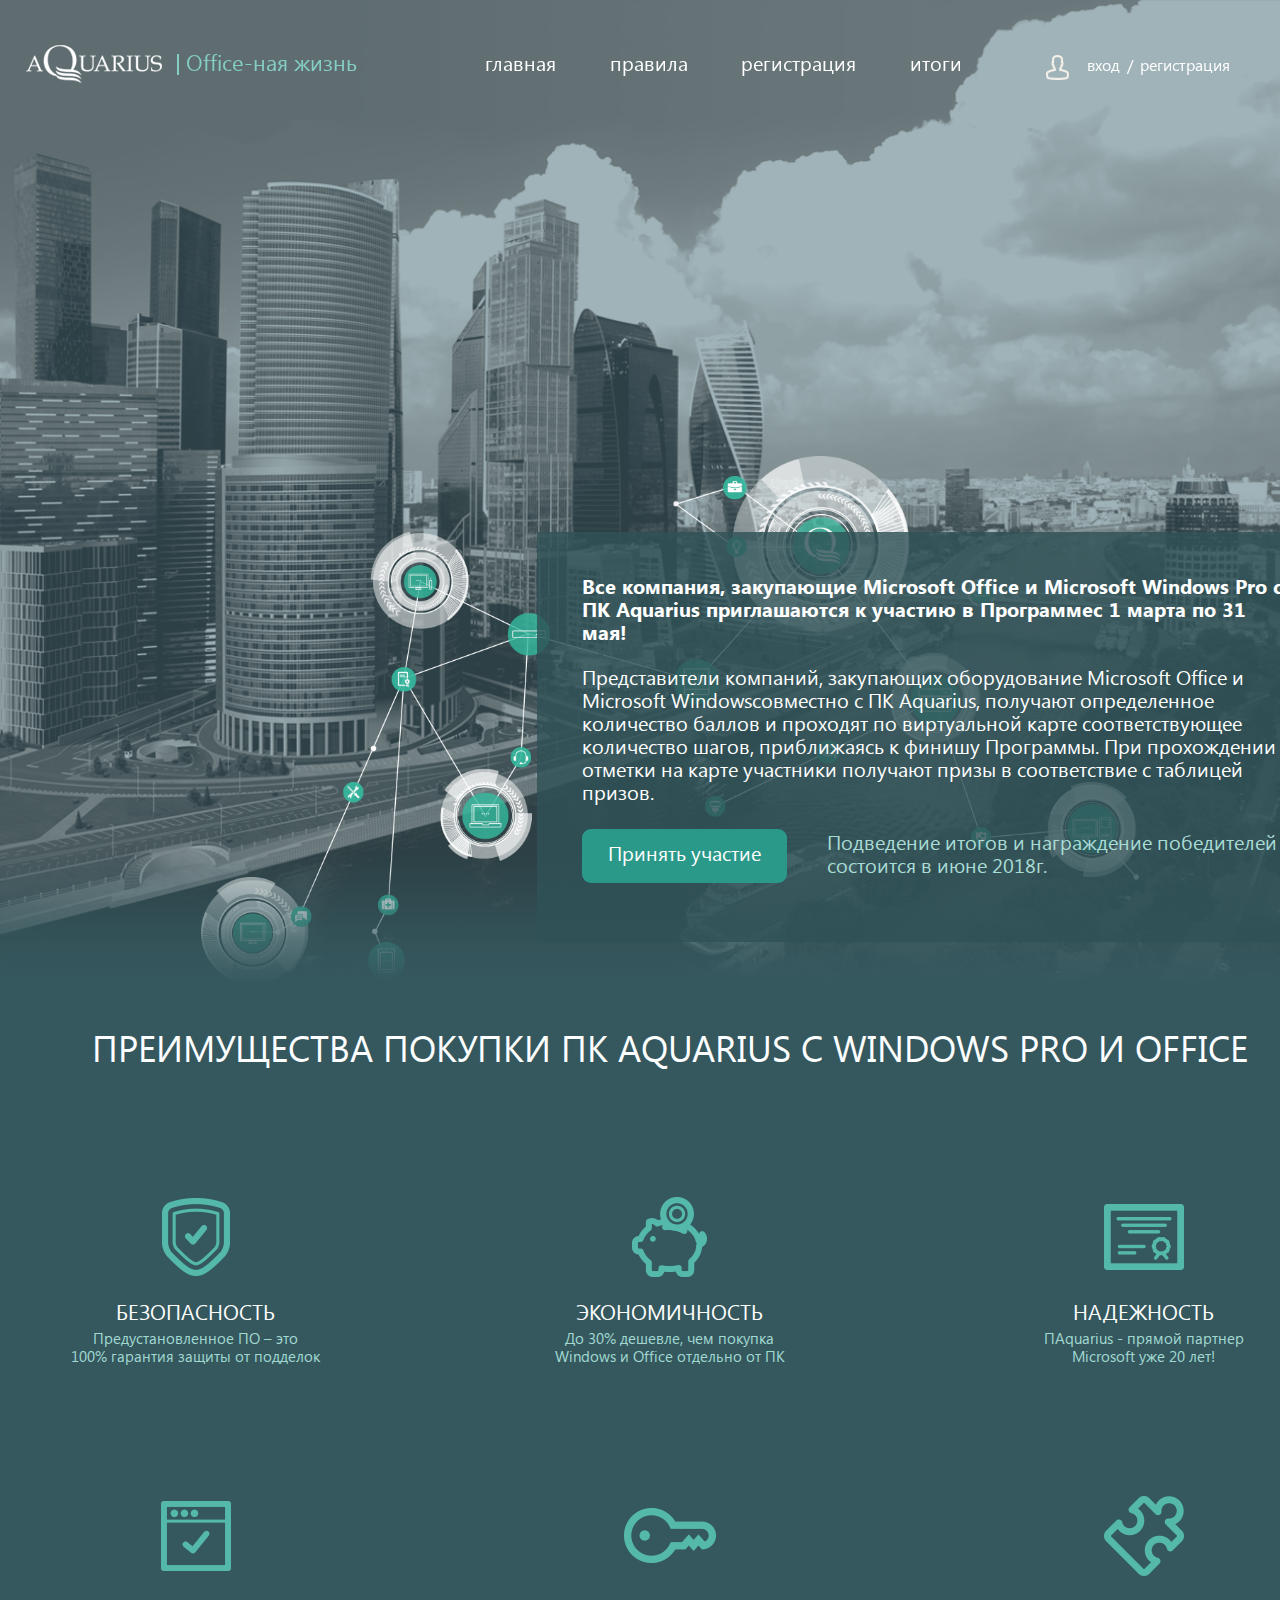
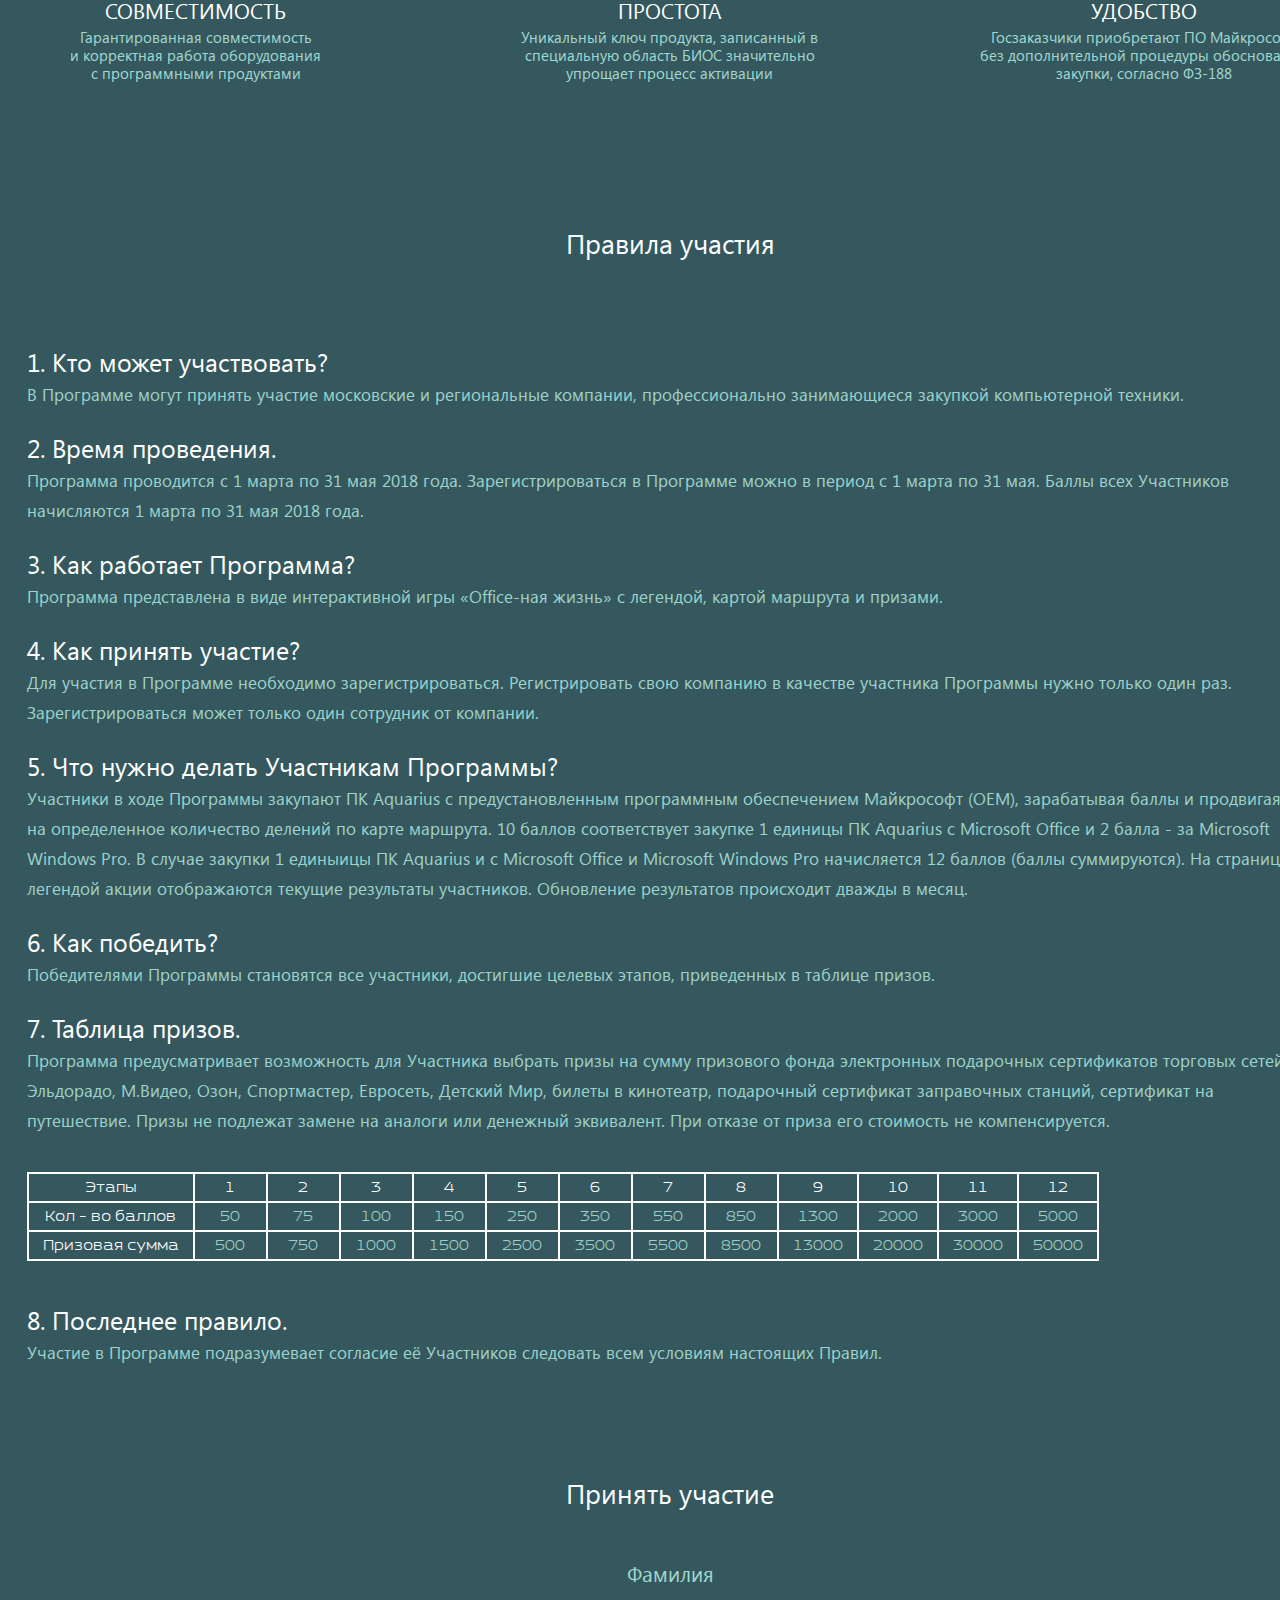
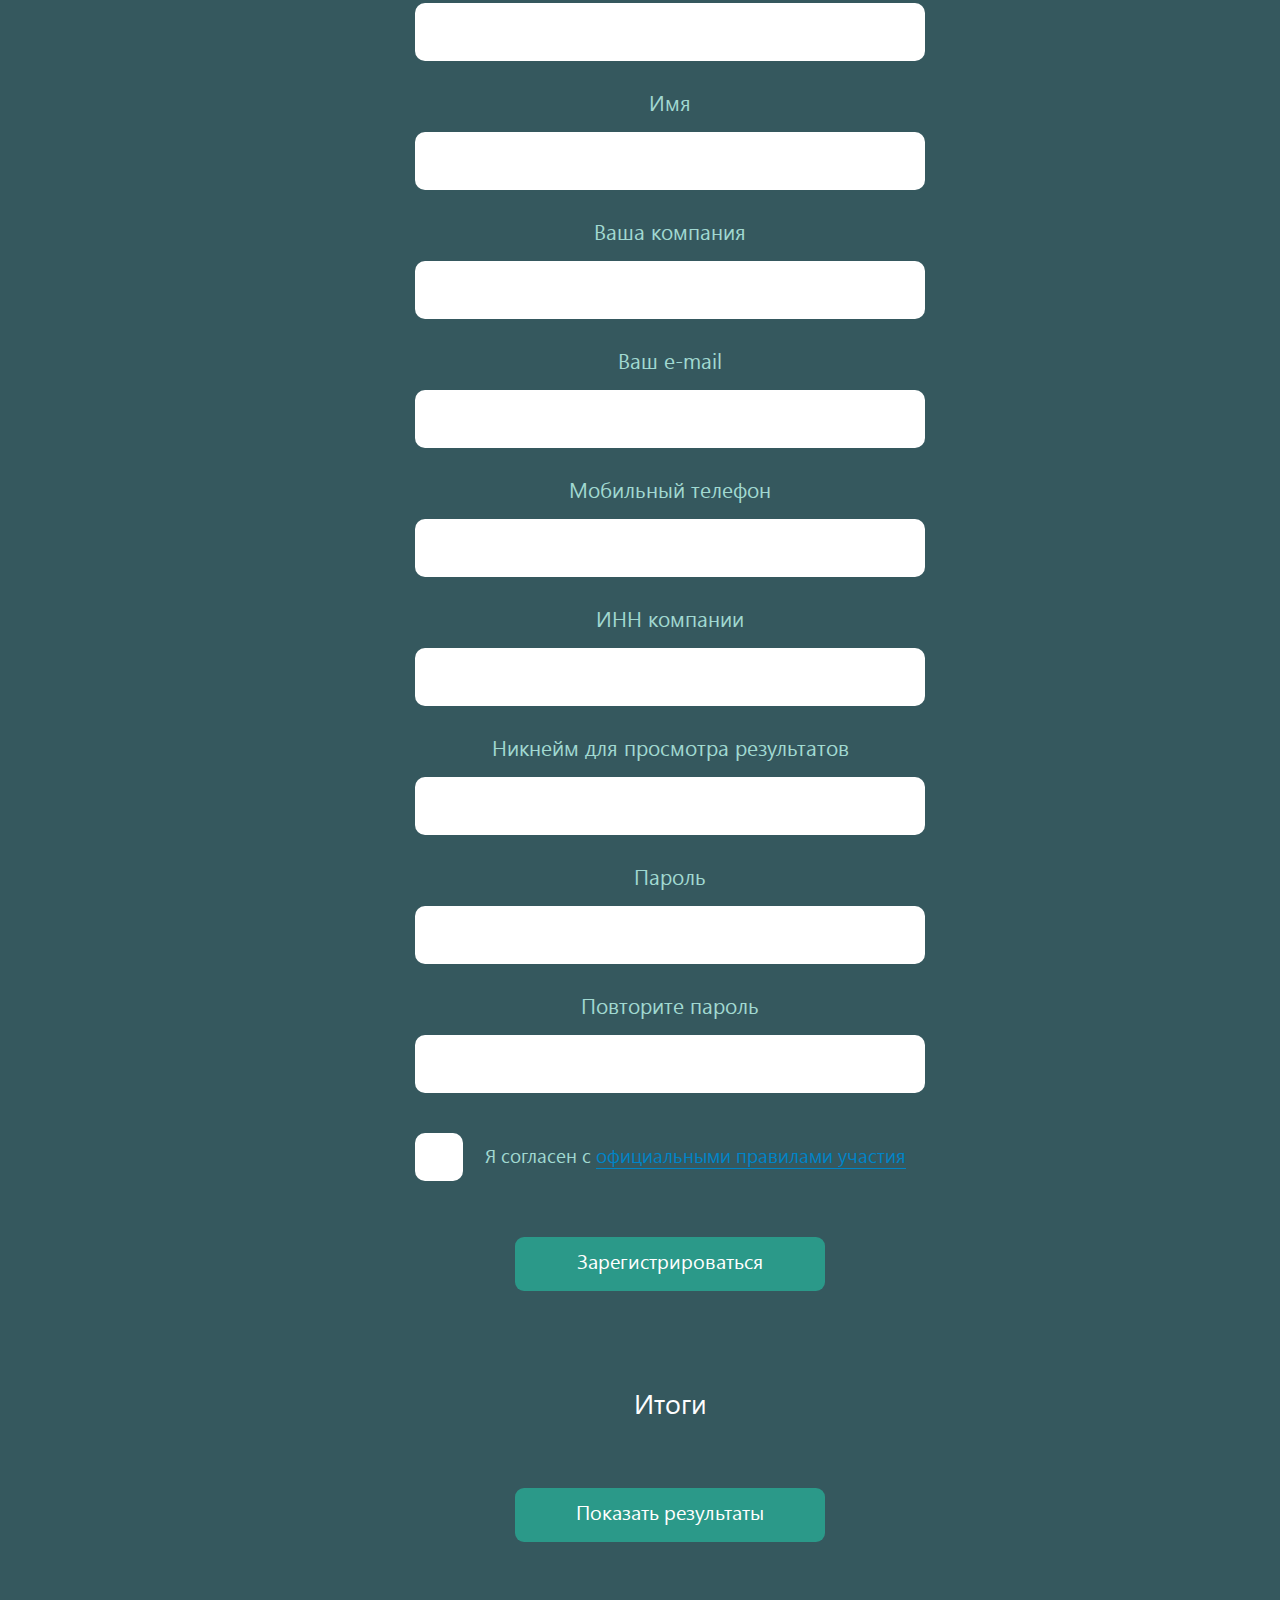
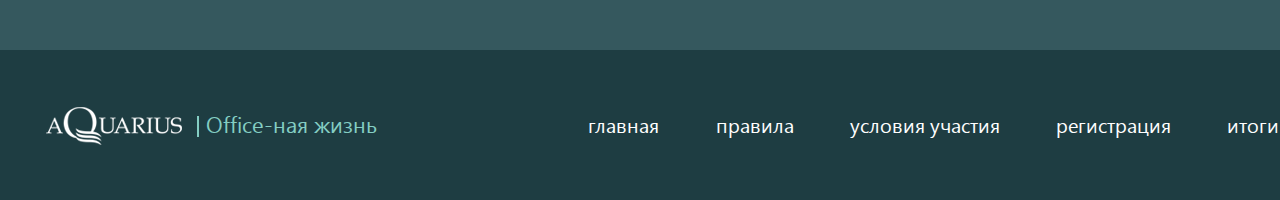
==== index.html @ d926f6fc "Aquarius" ====
<!DOCTYPE html>

<html lang="ru">

<head>

	<meta charset="utf-8">
	<meta http-equiv="X-UA-Compatible" content="IE=edge" >
	<meta name="viewport" content="width=device-width, initial-scale=1.0">
	<meta name="description" content="">
	<link rel="stylesheet" type="text/css" href="style.css">
	<script type="text/javascript" src="vendors/js/jquery.js"></script>
	<script type="text/javascript" src="vendors/js/smoothscroll.js"></script>
	<link rel="icon" type="image/png" href="favicon/favicon.ico" sizes="16x16">

</head>

<body>

	<div class="wrapper">

	<!-- Header -->
		
	<header>

		<div class="site-header">
			<div class="row clearfix">
				<div class="col col-1 left">
					<a href="#" class="logo">
						<img src="img/logo.png" alt="" />
						<h1>Office-ная жизнь</h1>
					</a>
				</div>
				<div class="col col-2 right clearfix">
					<div class="col-2-1 left">
						<div class="main-nav_wrapper">
							<ul class="main-nav">
								<li><a href="#">главная</a></li>
								<li><a href="#">правила</a></li>
								<li><a href="#">регистрация</a></li>
								<li><a href="#">итоги</a></li>
							</ul>
						</div>
					</div>
					<div class="col-2-2 right">
						<div class="sign_wrapper">
							<i class="user"></i>
							<ul class="sign-links">
								<li><a href="#">вход</a></li>
								<li><a href="#">регистрация</a></li>
							</ul>
						</div>
					</div>
				</div>
			</div>
		</div>
								
	</header>

	<!-- /Header -->

		<!-- Content -->
			<div class="content">

				<!-- Section 1 -->

				<section class="section-1">
					<div class="row">
						<!-- <div class="clearfix"> -->
							<div class="promo-article">
								<p class="p-1">Все компания, закупающие Microsoft Office и Microsoft Windows Pro c ПК Aquarius приглашаются к участию в Программес 1 марта по 31 мая! </p>
								<p>Представители компаний, закупающих оборудование Microsoft Office и Microsoft Windowsсовместно с ПК Aquarius, получают определенное количество баллов и проходят по виртуальной карте соответствующее количество шагов, приближаясь к финишу Программы. При прохождении отметки на карте участники получают призы в соответствие с таблицей призов.</p>
								<div class="two-cols clearfix">
									<div class="two-col-1 left">
										<a href="#" class="green-pill">Принять участие</a>
									</div>
									<div class="two-col-2 right">
										<p class="green">Подведение итогов и награждение победителей состоится в июне 2018г.</p>
									</div>
								</div>
							</div>
						<!-- </div> -->
					</div>
				</section>

				<!-- /Section 1 -->

				<!-- Section 2 -->

				<section>
					<div class="row">

						<h2>Преимущества покупки ПК Aquarius c Windows Pro и Office</h2>

						<div class="thumbnails_wrapp">
							<div class="thumbnails-1 offset-ziro">
								<div class="thumb-1">
									<div class="icon-box">
										<img src="img/icon_1.png" alt="" />
									</div>
									<p class="p-1">Безопасность</p>
									<p>Предустановленное ПО – это<br /> 100% гарантия защиты от подделок </p>
								</div>
								<div class="thumb-1">
									<div class="icon-box">
										<img src="img/icon_2.png" alt="" />
									</div>
									<p class="p-1">Экономичность</p>
									<p>До 30% дешевле, чем покупка<br /> Windows и Office отдельно от ПК</p>
								</div>
								<div class="thumb-1">
									<div class="icon-box">
										<img src="img/icon_3.png" alt="" />
									</div>
									<p class="p-1">Надежность</p>
									<p>ПAquarius - прямой партнер<br /> Microsoft уже 20 лет!</p>
								</div>
								<div class="thumb-1">
									<div class="icon-box">
										<img src="img/icon_4.png" alt="" />
									</div>
									<p class="p-1">Совместимость</p>
									<p>Гарантированная совместимость<br /> и корректная работа оборудования<br /> с программными продуктами</p>
								</div>
								<div class="thumb-1">
									<div class="icon-box">
										<img src="img/icon_5.png" alt="" />
									</div>
									<p class="p-1">Простота</p>
									<p>Уникальный ключ продукта, записанный в<br /> специальную область БИОС значительно<br /> упрощает процесс активации</p>
								</div>
								<div class="thumb-1">
									<div class="icon-box">
										<img src="img/icon_6.png" alt="" />
									</div>
									<p class="p-1">Удобство</p>
									<p>Госзаказчики приобретают ПО Майкрософт<br /> без дополнительной процедуры обоснования<br /> закупки, согласно ФЗ-188</p>
								</div>
							</div>
						</div>

					</div>

				</section>

				<!-- /Section 2 -->

				<!-- Section 3 -->

				<section>

					<div class="row">

						<h3>Правила участия</h3>

						<div class="descripts_wrapp">

							<div class="descript-item_wrapp">
								<h3>1. Кто может участвовать?</h3>
								<p>В Программе могут принять участие московские и региональные компании, профессионально занимающиеся закупкой компьютерной техники.</p>
							</div>

							<div class="descript-item_wrapp">
								<h3>2. Время проведения.</h3>
								<p>Программа проводится с 1 марта по 31 мая 2018 года. Зарегистрироваться в Программе можно в период с 1 марта по 31 мая. Баллы всех Участников начисляются 1 марта по 31 мая 2018 года.</p>
							</div>

							<div class="descript-item_wrapp">
								<h3>3. Как работает Программа?</h3>
								<p>Программа представлена в виде интерактивной игры «Office-ная жизнь» с легендой, картой маршрута и призами.</p>
							</div>

							<div class="descript-item_wrapp">
								<h3>4. Как принять участие?</h3>
								<p>Для участия в Программе необходимо зарегистрироваться. Регистрировать свою компанию в качестве участника Программы нужно только один раз. Зарегистрироваться может только один сотрудник от компании.</p>
							</div>

							<div class="descript-item_wrapp">
								<h3>5. Что нужно делать Участникам Программы?</h3>
								<p>Участники в ходе Программы закупают ПК Aquarius с предустановленным программным обеспечением Майкрософт (OEM), зарабатывая баллы и продвигаясь на определенное количество делений по карте маршрута. 10 баллов соответствует закупке 1 единицы ПК Aquarius c Microsoft Office и 2 балла - за Microsoft Windows Pro. В случае закупки 1 единыицы ПК Aquarius и с Microsoft Office и Microsoft Windows Pro начисляется 12 баллов (баллы суммируются). На странице с легендой акции отображаются текущие результаты участников. Обновление результатов происходит дважды в месяц.</p>
							</div>

							<div class="descript-item_wrapp">
								<h3>6. Как победить?</h3>
								<p>Победителями Программы становятся все участники, достигшие целевых этапов, приведенных в таблице призов.</p>
							</div>

							<div class="descript-item_wrapp">
								<h3>7. Таблица призов.</h3>
								<p>Программа предусматривает возможность для Участника выбрать призы на сумму призового фонда электронных подарочных сертификатов торговых сетей Эльдорадо, М.Видео, Озон, Спортмастер, Евросеть, Детский Мир, билеты в кинотеатр, подарочный сертификат заправочных станций, сертификат на путешествие. Призы не подлежат замене на аналоги или денежный эквивалент. При отказе от приза его стоимость не компенсируется.</p>
								<div class="table">
									<div class="table-row">
										<div class="table-cell">Этапы</div>
										<div class="table-cell">1</div>
										<div class="table-cell">2</div>
										<div class="table-cell">3</div>
										<div class="table-cell">4</div>
										<div class="table-cell">5</div>
										<div class="table-cell">6</div>
										<div class="table-cell">7</div>
										<div class="table-cell">8</div>
										<div class="table-cell">9</div>
										<div class="table-cell">10</div>
										<div class="table-cell">11</div>
										<div class="table-cell">12</div>
									</div>
									<div class="table-row">
										<div class="table-cell">Кол - во баллов</div>
										<div class="table-cell">50</div>
										<div class="table-cell">75</div>
										<div class="table-cell">100</div>
										<div class="table-cell">150</div>
										<div class="table-cell">250</div>
										<div class="table-cell">350</div>
										<div class="table-cell">550</div>
										<div class="table-cell">850</div>
										<div class="table-cell">1300</div>
										<div class="table-cell">2000</div>
										<div class="table-cell">3000</div>
										<div class="table-cell">5000</div>
									</div>
									<div class="table-row">
										<div class="table-cell">Призовая сумма</div>
										<div class="table-cell">500</div>
										<div class="table-cell">750</div>
										<div class="table-cell">1000</div>
										<div class="table-cell">1500</div>
										<div class="table-cell">2500</div>
										<div class="table-cell">3500</div>
										<div class="table-cell">5500</div>
										<div class="table-cell">8500</div>
										<div class="table-cell">13000</div>
										<div class="table-cell">20000</div>
										<div class="table-cell">30000</div>
										<div class="table-cell">50000</div>
									</div>
								</div>
							</div>

							<div class="descript-item_wrapp">
								<h3>8. Последнее правило.</h3>
								<p>Участие в Программе подразумевает согласие её Участников следовать всем условиям настоящих Правил.</p>
							</div>

						</div>

					</div>

				</section>

				<!-- /Section 3 -->

				<!-- Section 3 -->

				<section>

					<div class="row">

						<h3>Принять участие</h3>

						<div class="form_wrapp">
							<form>
								<div class="input_wrapp">
									<label>Фамилия</label>
									<input type="text" placeholder="" />
								</div>
								<div class="input_wrapp">
									<label>Имя</label>
									<input type="text" placeholder="" />
								</div>
								<div class="input_wrapp">
									<label>Ваша компания</label>
									<input type="text" placeholder="" />
								</div>
								<div class="input_wrapp">
									<label>Ваш e-mail</label>
									<input type="email" placeholder="" />
								</div>
								<div class="input_wrapp">
									<label>Мобильный телефон</label>
									<input type="tel" placeholder="" />
								</div>
								<div class="input_wrapp">
									<label>ИНН компании</label>
									<input type="text" placeholder="" />
								</div>
								<div class="input_wrapp">
									<label>Никнейм для просмотра результатов</label>
									<input type="text" placeholder="" />
								</div>
								<div class="input_wrapp">
									<label>Пароль</label>
									<input type="password" placeholder="" />
								</div>
								<div class="input_wrapp">
									<label>Повторите пароль</label>
									<input type="password" placeholder="" />
								</div>
								<div class="checkbox">
									<input type="checkbox" name="checkbox_aq" id="ch_aq_1">
									<label for="ch_aq_1">Я согласен с <a href="#">официальными правилами участия</a></label>
								</div>
								<div class="submit_wrapp">
									<button type="submit" class="green-pill">Зарегистрироваться</button>
								</div>
							</form>
						</div>

					</div>

				</section>

				<!-- /Section 3 -->

				<!-- Section 4 -->

				<section>

					<div class="row">

						<h3>Итоги</h3>

						<div class="result_wrapp align-center">

							<a href="#" class="green-pill">Показать результаты</a>

						</div>

					</div>

				</section>

				<!-- /Section 4 -->

			</div>
		<!-- /Content -->

		<!-- Footer -->

		<footer>

			<div class="footer">
				<div class="row clearfix">
					<div class="col col-1 left">
						<a href="#" class="logo">
							<img src="img/logo.png" alt="" />
							<h1>Office-ная жизнь</h1>
						</a>
					</div>
					<div class="col col-2 right">
						<div class="main-nav_wrapper">
							<ul class="main-nav">
								<li><a href="#">главная</a></li>
								<li><a href="#">правила</a></li>
								<li><a href="#">условия участия</a></li>
								<li><a href="#">регистрация</a></li>
								<li><a href="#">итоги</a></li>
							</ul>
						</div>
					</div>
				</div>
			</div>

		</footer>

		<!-- /Footer -->

		<script src="js/scripts.js"></script>
	
	</div>

</body>
</html>
---- style.css ----
@charset "utf-8";

/*------------------*/
/*-- Fonts --*/
/*------------------*/

@font-face {
    font-family: "Segoe UI";
    src: url("fonts/SegoeUI-Bold.eot");
    src: url("fonts/SegoeUI-Bold.eot?#iefix") format("embedded-opentype"),
        url("fonts/SegoeUI-Bold.woff2") format("woff2"),
        url("fonts/SegoeUI-Bold.woff") format("woff"),
        url("fonts/SegoeUI-Bold.ttf") format("truetype"),
        url("fonts/SegoeUI-Bold.svg#SegoeUI-Bold") format("svg");
    font-weight: bold;
    font-style: normal;
}

@font-face {
    font-family: "Segoe UI";
    src: url("fonts/SegoeUI.eot");
    src: url("fonts/SegoeUI.eot?#iefix") format("embedded-opentype"),
        url("fonts/SegoeUI.woff2") format("woff2"),
        url("fonts/SegoeUI.woff") format("woff"),
        url("fonts/SegoeUI.ttf") format("truetype"),
        url("fonts/SegoeUI.svg#SegoeUI") format("svg");
    font-weight: normal;
    font-style: normal;
}

@font-face {
    font-family: "Esqadero FF CY 4F";
    src: url("fonts/EsqaderoFFCY4F.eot");
    src: url("fonts/EsqaderoFFCY4F.eot?#iefix") format("embedded-opentype"),
        url("fonts/EsqaderoFFCY4F.woff2") format("woff2"),
        url("fonts/EsqaderoFFCY4F.woff") format("woff"),
        url("fonts/EsqaderoFFCY4F.ttf") format("truetype"),
        url("fonts/EsqaderoFFCY4F.svg#EsqaderoFFCY4F") format("svg");
    font-weight: normal;
    font-style: normal;
}


/*-------------------------------------------*/
/* BASIC SETUP */
/*-------------------------------------------*/

* {
    margin: 0;
    padding: 0;
    -webkit-box-sizing: border-box;
    -moz-box-sizing: border-box;
    box-sizing: border-box;
}

html {
    font-family: "Segoe UI", "Arial", "Verdana", sans-serif;
    font-size: 16px;
    line-height: 30px;
    font-weight: normal;
    color: #ffffff;    
}


html,
body {
    min-height: 100%;
    min-width: 100%;
}

body {
    background: #ffffff;
}

.wrapper {
    width: 100%;
    min-width: 1340px;
    position: relative;
    min-height: 100vh;
    display: -webkit-box;
    display: -moz-box;
    display: -ms-flexbox;
    display: -webkit-flex;
    display: flex;
    flex-direction: column;
    -webkit-flex-direction: column;
    -ms-flex-direction: column;
    justify-content: flex-start;
    -webkit-justify-content: flex-start;
    -ms-flex-pack: start;
}

header {
    order: 1;
    -webkit-order: 1;
}

.content {
    order: 2;
    -webkit-order: 2;
    flex-grow: 1;
    -webkit-flex-grow: 1;
}

footer {
    order: 3;
    -webkit-order: 3;
    position: relative;
    z-index: 5;
}

.clearfix:after {
    content: ""; 
    display: block; 
    height: 0; 
    clear: both; 
    visibility: hidden;
}

.clearfix {display: inline-block;}

* html .clearfix {height: 1%;}
.clearfix {display: block;}

* html .clearfix             { zoom: 1; }
*:first-child+html .clearfix { zoom: 1; }


::-webkit-input-placeholder {color:#555555;}
::-moz-placeholder          {color:#555555;}
:-moz-placeholder           {color:#555555;}
:-ms-input-placeholder      {color:#555555;}

input,
textarea,
button,
select,
a,
img {
    outline: none;
}

select {
    -webkit-appearance: none;
    appearance: none;
    -moz-appearance;
    text-indent: 0.01px;
    text-overflow: "";
}

*::-ms-expand { display: none; }

input::-webkit-outer-spin-button,
input::-webkit-inner-spin-button {
    -webkit-appearance: none;
}

input[type="number"] {
    -moz-appearance: textfield;
}

input {
    -webkit-appearance: none;
    -moz-appearance
}

button {
    -webkit-appearance: none;
    -moz-appearance
}

textarea {
    resize: none;
    overflow: auto;
    -webkit-appearance: none;
    -moz-appearance;
}

input::-webkit-input-placeholder       {opacity: 1; transition: opacity .3s ease;}
input::-moz-placeholder                {opacity: 1; transition: opacity .3s ease;}
input:-moz-placeholder                 {opacity: 1; transition: opacity .3s ease;}
input:-ms-input-placeholder            {opacity: 1; transition: opacity .3s ease;}
input:focus::-webkit-input-placeholder {opacity: 0; transition: opacity .3s ease;}
input:focus::-moz-placeholder          {opacity: 0; transition: opacity .3s ease;}
input:focus:-moz-placeholder           {opacity: 0; transition: opacity .3s ease;}
input:focus:-ms-input-placeholder      {opacity: 0; transition: opacity .3s ease;}

textarea::-webkit-input-placeholder       {opacity: 1; transition: opacity .3s ease;}
textarea::-moz-placeholder                {opacity: 1; transition: opacity .3s ease;}
textarea:-moz-placeholder                 {opacity: 1; transition: opacity .3s ease;}
textarea:-ms-input-placeholder            {opacity: 1; transition: opacity .3s ease;}
textarea:focus::-webkit-input-placeholder {opacity: 0; transition: opacity .3s ease;}
textarea:focus::-moz-placeholder          {opacity: 0; transition: opacity .3s ease;}
textarea:focus:-moz-placeholder           {opacity: 0; transition: opacity .3s ease;}
textarea:focus:-ms-input-placeholder      {opacity: 0; transition: opacity .3s ease;}


/*-------------------------------------------*/
/* ----- DEFAULT STYLES ------ */
/*-------------------------------------------*/

section {
    position: relative;
    padding: 42px 0;
}

h1 {

}

h2 {
    text-transform: uppercase;
    text-align: center;
    font-family: "Segoe UI", "Arial", "Verdana", sans-serif;
    font-size: 36px;
    line-height: 43px;
    font-weight: normal;
    color: #fdfeff;
}

h3 {
    text-align: center;
    font-family: "Segoe UI", "Arial", "Verdana", sans-serif;
    font-size: 27px;
    line-height: 37px;
    font-weight: normal;
    color: #fdfeff;
}

/*h4 {
    font-family: "Segoe UI", "Arial", "Verdana", sans-serif;
    font-size: 16px;
    line-height: 30px;
    font-weight: normal;
    color: #ffffff;    
}*/

p {
    font-family: "Segoe UI", "Arial", "Verdana", sans-serif;
    font-size: 16px;
    line-height: 30px;
    font-weight: normal;
    color: #9ed3cb;    
}

li {
    list-style: none;
    font-family: "Segoe UI", "Arial", "Verdana", sans-serif;
    font-size: 16px;
    line-height: 30px;
    font-weight: normal;
    color: #9ed3cb;   
}

a {
    text-decoration: none;
    font-family: "Segoe UI", "Arial", "Verdana", sans-serif;
    font-size: 16px;
    line-height: 30px;
    font-weight: normal;
    color: #9ed3cb;
    -webkit-transition-property: all;
    -webkit-transition-duration: .3s;
    -webkit-transition-timing-function: ease;

    -moz-transition-property: all;
    -moz-transition-duration: .3s;
    -moz-transition-timing-function: ease;

    -ms-transition-property: all;
    -ms-transition-duration: .3s;
    -ms-transition-timing-function: ease;

    -o-transition-property: all;
    -o-transition-duration: .3s;
    -o-transition-timing-function: ease;

    transition-property: all;
    transition-duration: .3s;
    transition-timing-function: ease;
}

img {
    outline: none;
    border: 1px solid transparent;
    border: none;
}

button:hover,
button:active,
a:hover,
a:active {
    -webkit-tap-highlight-color: rgba(0,0,0,0); 
    -webkit-tap-highlight-color: transparent;
}

input {

}

input:focus {

}

textarea {

}

textarea:focus {

}

/*-------------------------------------------*/
/* ----- REUSABLE COMPONENTS ------ */
/*-------------------------------------------*/

section {
    background-color: #35585e;
}

.row {
    max-width: 1340px;
    padding: 0;
    margin: 0 auto;
}

.offset-ziro {
    font-size: 0;
    line-height: 0;
}

.left {
    float: left;
}

.right {
    float: right;
}

.align-center {
    text-align: center;
}

.align-right {
    text-align: right;
}

.align-left {
    text-align: left;
}

/*-- Icons --*/

.user {
    display: inline-block;
    vertical-align: top;
    width: 23px;
    height: 25px;
    background-image: url(img/user.png);
    background-size: 100%;
    background-position: center;
    background-repeat: no-repeat;
}

/*-- /Icons --*/

/*-- Buttons --*/

.green-pill {
    display: inline-block;
    vertical-align: top;
    min-width: 310px;
    cursor: pointer;
    border: 1px solid transparent;
    -webkit-border-radius: 9px;
    -moz-border-radius: 9px;
    border-radius: 9px;
    padding: 11px 3% 18px 3%;
    text-align: center;
    background: #2b9989;
    font-family: "Segoe UI", "Arial", "Verdana", sans-serif;
    font-size: 20px;
    line-height: 23px;
    font-weight: normal;
    color: #ffffff;

    -webkit-transition-property: all;
    -webkit-transition-duration: .3s;
    -webkit-transition-timing-function: ease;

    -moz-transition-property: all;
    -moz-transition-duration: .3s;
    -moz-transition-timing-function: ease;

    -ms-transition-property: all;
    -ms-transition-duration: .3s;
    -ms-transition-timing-function: ease;

    -o-transition-property: all;
    -o-transition-duration: .3s;
    -o-transition-timing-function: ease;

    transition-property: all;
    transition-duration: .3s;
    transition-timing-function: ease;
}

.green-pill:link,
.green-pill:visited {
    background: #2b9989;
}

.green-pill:active,
.green-pill.active {
    background: #1fa692;
}

.green-pill:hover {
    background: #1fa692;
}

/*-- /Buttons --*/

/*-------------------------------------------*/
/* ----- HEADER ------ */
/*-------------------------------------------*/

.site-header {
    width: 100%;
    position: fixed;
    top: 0;
    left: 0;
    z-index: 10;
    padding: 35px 0 10px 0;
    -webkit-transition-property: padding;
    -webkit-transition-duration: .3s;
    -webkit-transition-timing-function: ease;

    -moz-transition-property: padding;
    -moz-transition-duration: .3s;
    -moz-transition-timing-function: ease;

    -ms-transition-property: padding;
    -ms-transition-duration: .3s;
    -ms-transition-timing-function: ease;

    -o-transition-property: padding;
    -o-transition-duration: .3s;
    -o-transition-timing-function: ease;

    transition-property: padding;
    transition-duration: .3s;
    transition-timing-function: ease;
}

.site-header.fixed {
    background: rgba(47, 82, 87, .82);
    padding: 5px 0;
}

.site-header .row {
    /*outline: 1px solid red;*/
}

.site-header .col {
    padding: 10px 0;
}

.site-header .col-1 {
    width: 34%;
    padding-right: 7px;
}

.site-header .col-2 {
    width: 66%;
    padding-left: 7px;
}

.logo {
    display: inline-block;
    vertical-align: top;
}

.logo img {
    display: inline-block;
    vertical-align: top;
}

.logo h1 {
    display: inline-block;
    vertical-align: top;
    position: relative;
    top: 4px;
    margin-left: 11px;
    padding-left: 9px;
    font-family: "Segoe UI", "Arial", "Verdana", sans-serif;
    font-size: 22px;
    line-height: 27px;
    font-weight: normal;
    color: #84cec3;
}

.logo h1:before {
    display: block;
    content: "";
    width: 2px;
    height: 21px;
    position: absolute;
    top: 5px;
    left: 0;
    background-color: #84cec3;
}

.site-header .col-2-1 {
    width: 68%;
    padding: 0 7px;
}

.site-header .col-2-2 {
    width: 32%;
    text-align: right;
    padding: 0 7px;
}

.main-nav_wrapper {
    margin: 8px 0;
}

.main-nav {
    display: table;
    width: 100%;
}

.main-nav li {
    display: table-cell;
    vertical-align: top;
    padding: 0 5px;
    text-align: center;
    position: relative;
}

.main-nav li a {
    white-space: nowrap;
    font-size: 20px;
    line-height: 20px;
    font-weight: normal;
    color: #ffffff;
    position: absolute;
    top: 0;
    left: 50%;
    -webkit-transform: translate(-50%, 0);
    -moz-transform: translate(-50%, 0);
    transform: translate(-50%, 0);
}

.main-nav li a:link,
.main-nav li a:visited {
    font-weight: normal;
    color: #ffffff;
}

.main-nav li a:active,
.main-nav li a.active {
    font-weight: bold;
    color: #84cec3;
}

.main-nav li a:hover {
    font-weight: bold;
    color: #84cec3;
}

.sign_wrapper {
    margin: 10px 17px 0 0;
}

.sign_wrapper .user {
    display: inline-block;
    vertical-align: top;
}

.sign-links {
    display: inline-block;
    vertical-align: top;
    margin-top: 2px;
    margin-left: 14px;
}

.sign-links li {
    display: inline-block;
    vertical-align: top;
    font-size: 16px;
    line-height: 16px;
    color: #ffffff;
}

.sign-links li:after {
    display: inline-block;
    vertical-align: top;
    content: "\2f";
    margin: 0 2px 0 7px;
    font-size: 17px;
    line-height: 17px;
}

.sign-links li:last-child:after {
    display: none;
}

.sign-links li a {
    font-size: 16px;
    line-height: 16px;
    color: #ffffff;
}

.sign-links li a:link,
.sign-links li a:visited {
    color: #ffffff;
}

.sign-links li a:active,
.sign-links li a.active {
    color: #84cec3;
}

.sign-links li a:hover {
    color: #84cec3;
}

/*-------------------------------------------*/
/* ----- CONTENT ------ */
/*-------------------------------------------*/

/*-- Section 1 --*/

.section-1 {
    min-height: 100vh;
    background-color: #51757f;
    background-image: url(img/bg.png);
    background-size: cover;
    background-position: center;
    position: relative;
}

.section-1 .row {
    min-height: 100vh;
    position: relative;
    z-index: 4;
}

.section-1:after {
    display: block;
    content: "";
    width: 100%;
    height: 130px;
    position: absolute;
    bottom: 0;
    left: 0;
    z-index: 3;
    background: -moz-linear-gradient(top, rgba(53,88,94,0) 0%, rgba(53,88,94,0.79) 68%, rgba(53,88,94,1) 100%);
    background: -webkit-linear-gradient(top, rgba(53,88,94,0) 0%,rgba(53,88,94,0.79) 68%,rgba(53,88,94,1) 100%);
    background: linear-gradient(to bottom, rgba(53,88,94,0) 0%,rgba(53,88,94,0.79) 68%,rgba(53,88,94,1) 100%);
    filter: progid:DXImageTransform.Microsoft.gradient( startColorstr='#0035585e', endColorstr='#35585e',GradientType=0 );
}

.section-1:before {
    display: block;
    content: "";
    width: 100%;
    height: 100%;
    position: absolute;
    top: 0;
    left: 0;
    z-index: 2;
    background-image: url(img/bg_2.png);
    background-position: center bottom;
    background-repeat: no-repeat;
    background-size: 70%;
}

.promo-article {
    display: block;
    max-width: 803px;
    padding: 31px 55px 44px 45px;
    background: rgba(47, 82, 87, .82);
    position: absolute;
    bottom: 0;
    right: 0;
}

.promo-article p {
    padding: 11px 0;
    font-size: 20px;
    line-height: 23px;
    color: #ffffff;
}

.promo-article p.p-1 {
    font-weight: bold;
}

.two-cols {

}

.two-cols .two-col-1 {
    width: 32%;
    padding: 5px 20px 5px 0;
}

.two-cols .two-col-2 {
    width: 68%;
    padding: 5px 0 5px 20px;
}

.two-cols p {
    color: #a9dcd5;
}

.promo-article .green-pill {
    min-width: 100%;
    margin: 10px 0;
}

/*-- /Section 1 --*/

/*-- Section 2 --*/

.thumbnails-1 {
    margin: 56px -68px 0px -68px;
}

.thumb-1 {
    display: inline-block;
    vertical-align: top;
    width: 33.33%;
    padding: 59px 68px;
    text-align: center;
}

.thumb-1 .icon-box {
    height: 105px;
    margin-bottom: 10px;
    text-align: center;
    position: relative;
}

.thumb-1 .icon-box img {
    display: block;
    width: auto;
    height: auto;
    max-width: 100%;
    max-height: 100%;
    margin: auto;
    position: absolute;
    top: 0;
    left: 0;
    right: 0;
    bottom: 0;
}

.thumb-1 p {
    font-size: 15px;
    line-height: 18px;
    color: #a1d9d1;
}

.thumb-1 p.p-1 {
    margin-bottom: 5px;
    text-transform: uppercase;
    font-size: 21px;
    line-height: 25px;
    color: #ffffff;
}

/*-- /Section 2 --*/

/*-- Section 3 --*/

.descripts_wrapp {
    margin-top: 85px;
}

.descript-item_wrapp {
    margin: 24px 0;
    text-align: left;
}

.descript-item_wrapp h3 {
    text-align: left;
    font-size: 25px;
    line-height: 30px;
    color: #ffffff;
    padding: 0 0 2px 0;
}

.descript-item_wrapp p {
    font-size: 17px;
    line-height: 30px;
    color: #9ed3cb;
}

.table {
    display: table;
    margin: 37px 0 44px 0;
    border-collapse: collapse;
}

.table-row {
    display: table-row;
}

.table-cell {
    display: table-cell;
    vertical-align: top;
    min-width: 73px;
    padding: 2px 14px 0 14px;
    border: 2px solid #ffffff;
    text-align: center;
    font-family: "Esqadero FF CY 4F", "Arial", "Verdana", sans-serif;
    font-size: 14px;
    line-height: 25px;
    color: #9ccec6;
}

.table-row:nth-child(1) .table-cell,
.table-row .table-cell:nth-child(1) {
    color: #fdfefe;
}

/*-- /Section 3 --*/

/*-- Section 4 --*/

.form_wrapp {
    max-width: 510px;
    margin: 45px auto 0 auto;
    text-align: center;
}

.input_wrapp {
    margin: 25px 0;
    text-align: center;
}

.input_wrapp label {
    display: block;
    padding: 0 0 14px 0;
    font-family: "Segoe UI", "Arial", "Verdana", sans-serif;
    font-size: 21px;
    line-height: 32px;
    font-weight: normal;
    color: #a1d9d1;
}

.input_wrapp input {
    display: block;
    width: 100%;
    height: 58px;
    border: 1px solid transparent;
    background: #ffffff;
    padding: 0 10px;
    -webkit-border-radius: 10px;
    -moz-border-radius: 10px;
    border-radius: 10px;
    font-family: "Segoe UI", "Arial", "Verdana", sans-serif;
    font-size: 21px;
    line-height: 56px;
    font-weight: normal;
    color: #333333;
}

.checkbox {
    position: relative;
    padding: 15px 0;
    text-align: left;
}

.checkbox input {
    display: block;
    width: 1px;
    height: 1px;
    position: absolute;
    top: 15px;
    left: 0;
    opacity: 0;
}

.checkbox label {
    display: inline-block;
    vertical-align: top;
    cursor: pointer;
    font-size: 19px;
    line-height: 24px;
    font-weight: normal;
    color: #a1d9d1;
    padding: 10px 0 0 70px;
    position: relative;
}

.checkbox label:before {
    display: block;
    content: "";
    width: 48px;
    height: 48px;
    overflow: hidden;
    background: #ffffff;    
    -webkit-border-radius: 10px;
    -moz-border-radius: 10px;
    border-radius: 10px;
    text-align: center;
    font-size: 45px;
    line-height: 45px;
    font-weight: normal;
    color: #1fa692;
    position: absolute;
    top: 0;
    left: 0;
}

.checkbox input[type="checkbox"]:checked + label:before {
    content: "\2714";
}

.checkbox label a {
    border-bottom: 1px solid #0084c7;
    font-size: 19px;
    line-height: 19px;
    color: #0084c7;
}

.checkbox label a:link,
.checkbox label a:visited {
    border-bottom: 1px solid #0084c7;
}

.checkbox label a:active,
.checkbox label a.active {
    border-bottom: 1px solid transparent;
}

.checkbox label a:hover {
    border-bottom: 1px solid transparent;
}

.submit_wrapp {
    margin: 55px 0 10px 0;
}

/*-- /Section 4 --*/

/*-- Section 5 --*/

.result_wrapp {
    margin: 66px 0;
}

/*-- /Section 5 --*/

/*-------------------------------------------*/
/* ----- FOOTER ------ */
/*-------------------------------------------*/

.footer {
    background: #1e3d42;
    padding: 42px 0 32px 0;
}

.footer .col {
    padding: 15px 5px;
}

.footer .col-1 {
    width: 41%;
    padding-left: 19px;
}

.footer .col-2 {
    width: 59%;
    text-align: right;
}


@media only screen and (max-width: 1400px) {

    .row {
        padding: 0 2%;
    }

}
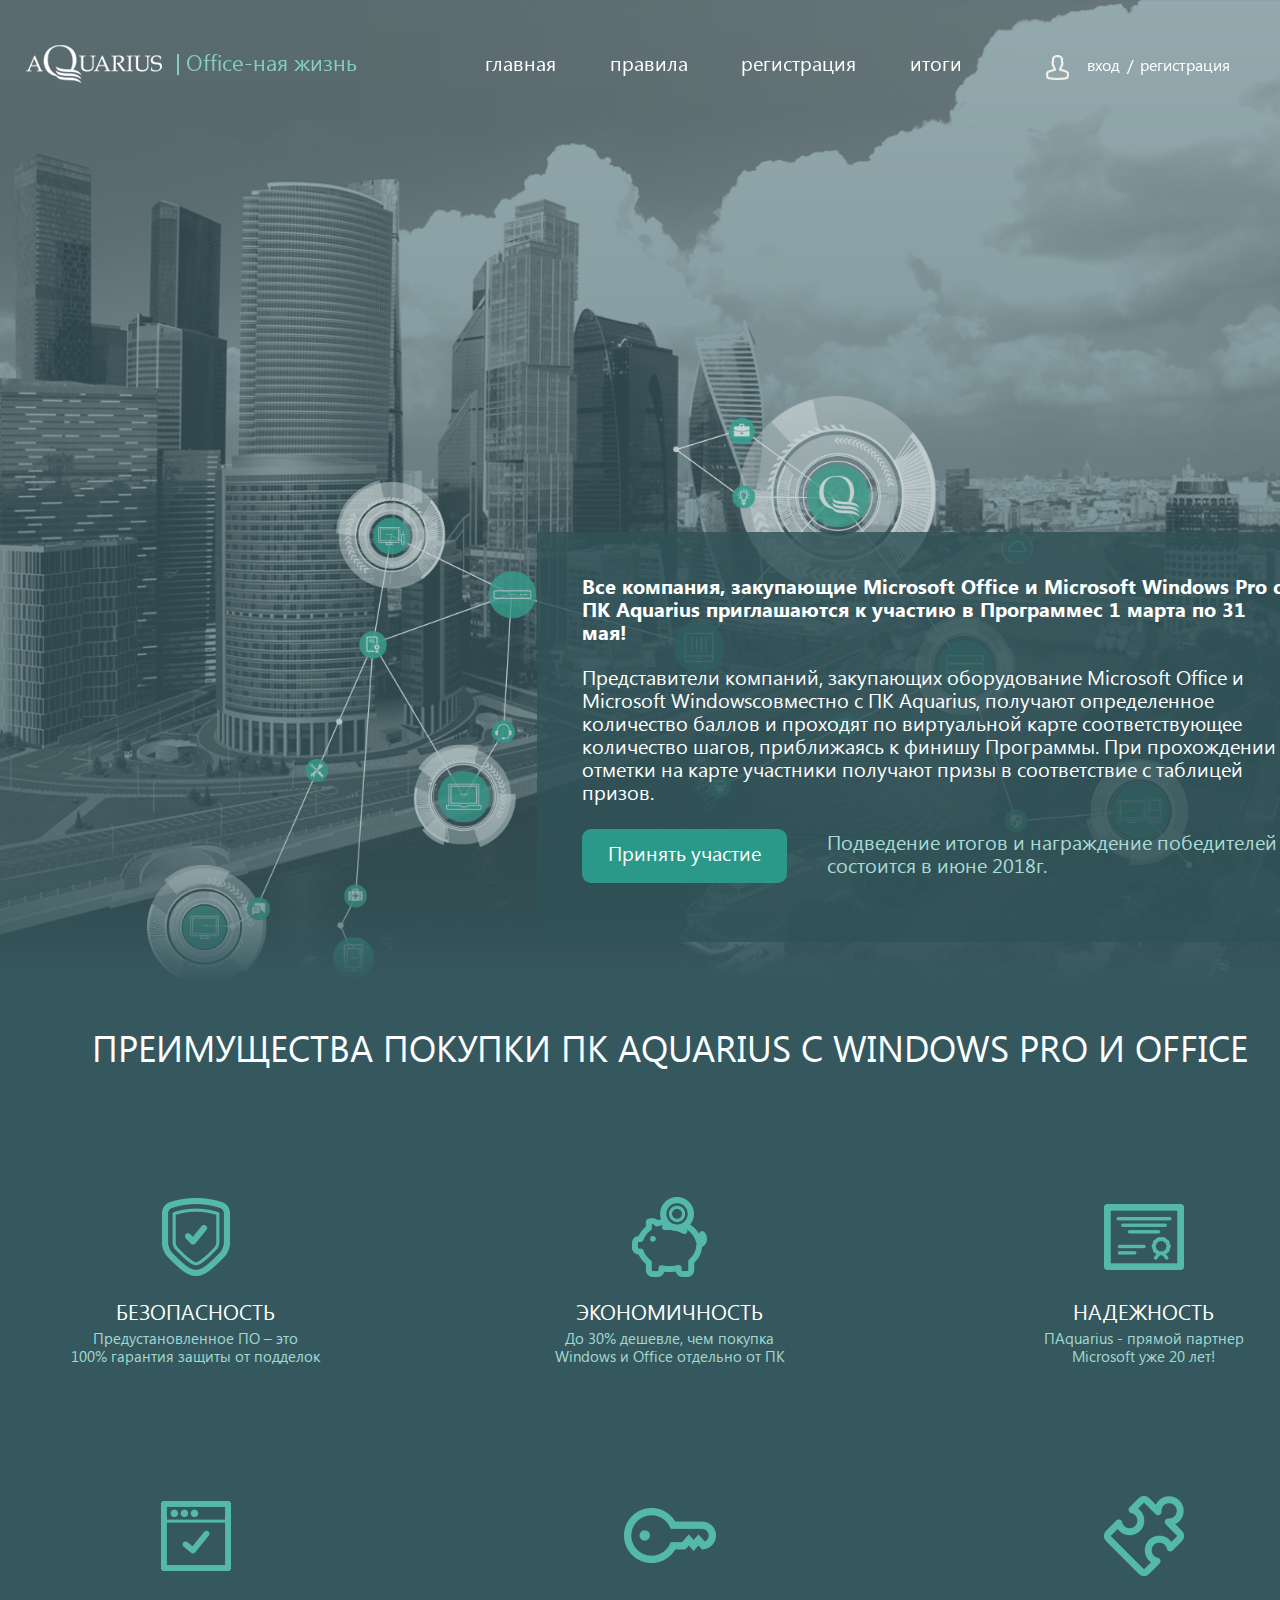
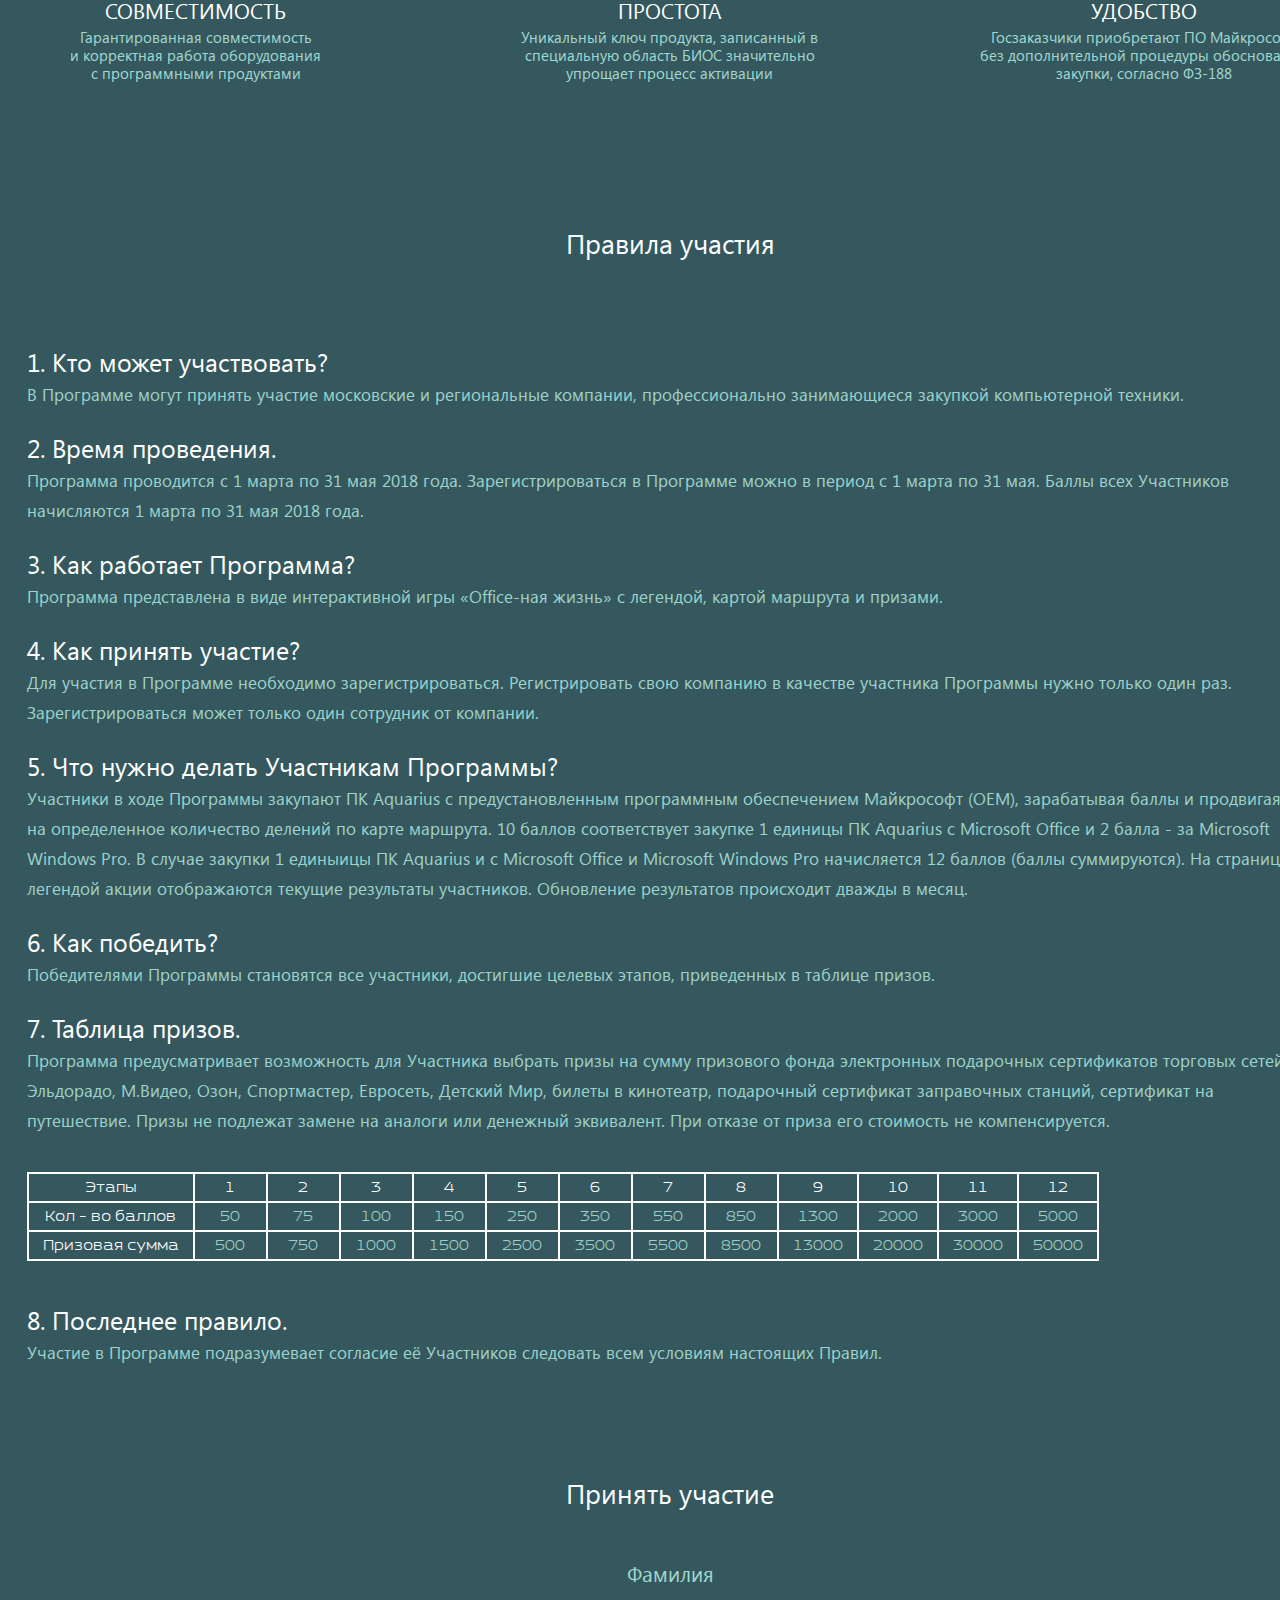
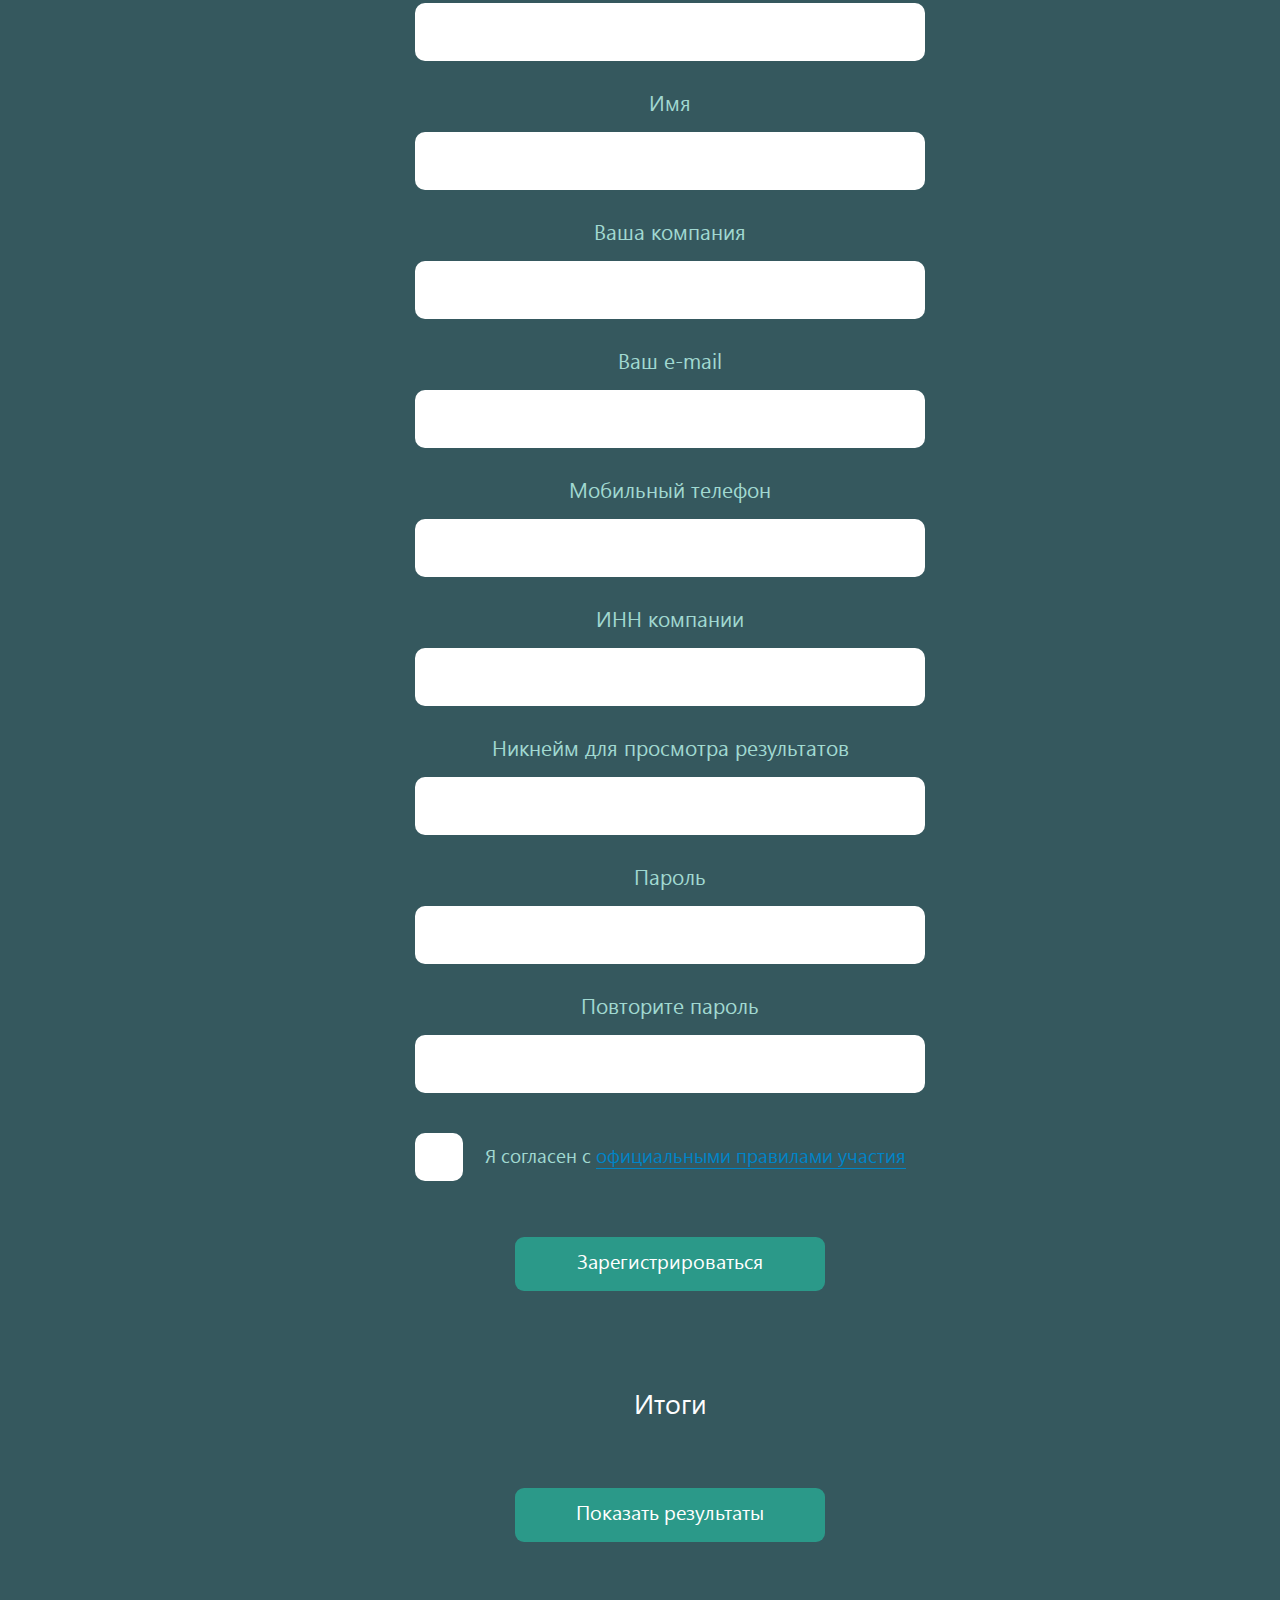
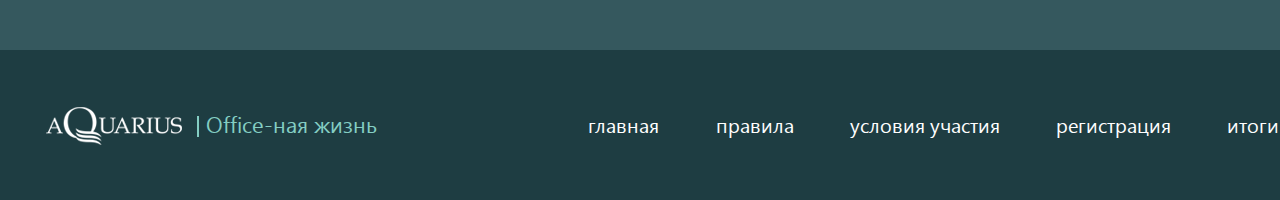
==== commit 01639f78: "Aquarius" ====
--- a/index.html
+++ b/index.html
@@ -12,7 +12,7 @@
 	<script type="text/javascript" src="vendors/js/jquery.js"></script>
 	<script type="text/javascript" src="vendors/js/smoothscroll.js"></script>
 	<link rel="icon" type="image/png" href="favicon/favicon.ico" sizes="16x16">
-
+	<title>Aquarius</title>
 </head>
 
 <body>
--- a/style.css
+++ b/style.css
@@ -194,6 +194,48 @@
 textarea:focus:-moz-placeholder           {opacity: 0; transition: opacity .3s ease;}
 textarea:focus:-ms-input-placeholder      {opacity: 0; transition: opacity .3s ease;}
 
+label {
+    display: block;
+    font-family: "Segoe UI", "Arial", "Verdana", sans-serif;
+    font-size: 21px;
+    line-height: 32px;
+    font-weight: normal;
+    color: #a1d9d1;
+}
+
+input {
+    display: block;
+    width: 100%;
+    height: 58px;
+    border: 1px solid transparent;
+    background: #ffffff;
+    padding: 0 10px;
+    -webkit-border-radius: 10px;
+    -moz-border-radius: 10px;
+    border-radius: 10px;
+    font-family: "Segoe UI", "Arial", "Verdana", sans-serif;
+    font-size: 21px;
+    line-height: 56px;
+    font-weight: normal;
+    color: #333333;
+}
+
+textarea {
+    display: block;
+    width: 100%;
+    height: 158px;
+    border: 1px solid transparent;
+    background: #ffffff;
+    padding: 12px 10px;
+    -webkit-border-radius: 10px;
+    -moz-border-radius: 10px;
+    border-radius: 10px;
+    font-family: "Segoe UI", "Arial", "Verdana", sans-serif;
+    font-size: 21px;
+    line-height: 32px;
+    font-weight: normal;
+    color: #333333;
+}
 
 /*-------------------------------------------*/
 /* ----- DEFAULT STYLES ------ */
@@ -226,14 +268,6 @@
     font-weight: normal;
     color: #fdfeff;
 }
-
-/*h4 {
-    font-family: "Segoe UI", "Arial", "Verdana", sans-serif;
-    font-size: 16px;
-    line-height: 30px;
-    font-weight: normal;
-    color: #ffffff;    
-}*/
 
 p {
     font-family: "Segoe UI", "Arial", "Verdana", sans-serif;
@@ -294,21 +328,7 @@
     -webkit-tap-highlight-color: transparent;
 }
 
-input {
-
-}
-
-input:focus {
-
-}
-
-textarea {
-
-}
-
-textarea:focus {
-
-}
+
 
 /*-------------------------------------------*/
 /* ----- REUSABLE COMPONENTS ------ */
@@ -458,10 +478,6 @@
     padding: 5px 0;
 }
 
-.site-header .row {
-    /*outline: 1px solid red;*/
-}
-
 .site-header .col {
     padding: 10px 0;
 }
@@ -652,15 +668,15 @@
     display: block;
     content: "";
     width: 100%;
-    height: 130px;
+    height: 100%;
     position: absolute;
     bottom: 0;
     left: 0;
     z-index: 3;
-    background: -moz-linear-gradient(top, rgba(53,88,94,0) 0%, rgba(53,88,94,0.79) 68%, rgba(53,88,94,1) 100%);
-    background: -webkit-linear-gradient(top, rgba(53,88,94,0) 0%,rgba(53,88,94,0.79) 68%,rgba(53,88,94,1) 100%);
-    background: linear-gradient(to bottom, rgba(53,88,94,0) 0%,rgba(53,88,94,0.79) 68%,rgba(53,88,94,1) 100%);
-    filter: progid:DXImageTransform.Microsoft.gradient( startColorstr='#0035585e', endColorstr='#35585e',GradientType=0 );
+    background: -moz-linear-gradient(top, rgba(53,88,94,0.11) 0%, rgba(53,88,94,0.4) 83%, rgba(53,88,94,0.57) 92%, rgba(53,88,94,1) 100%);
+    background: -webkit-linear-gradient(top, rgba(53,88,94,0.11) 0%,rgba(53,88,94,0.4) 83%,rgba(53,88,94,0.57) 92%,rgba(53,88,94,1) 100%);
+    background: linear-gradient(to bottom, rgba(53,88,94,0.11) 0%,rgba(53,88,94,0.4) 83%,rgba(53,88,94,0.57) 92%,rgba(53,88,94,1) 100%);
+    filter: progid:DXImageTransform.Microsoft.gradient( startColorstr='#1c35585e', endColorstr='#35585e',GradientType=0 );
 }
 
 .section-1:before {
@@ -675,7 +691,7 @@
     background-image: url(img/bg_2.png);
     background-position: center bottom;
     background-repeat: no-repeat;
-    background-size: 70%;
+    background-size: 78%;
 }
 
 .promo-article {
@@ -697,10 +713,6 @@
 
 .promo-article p.p-1 {
     font-weight: bold;
-}
-
-.two-cols {
-
 }
 
 .two-cols .two-col-1 {
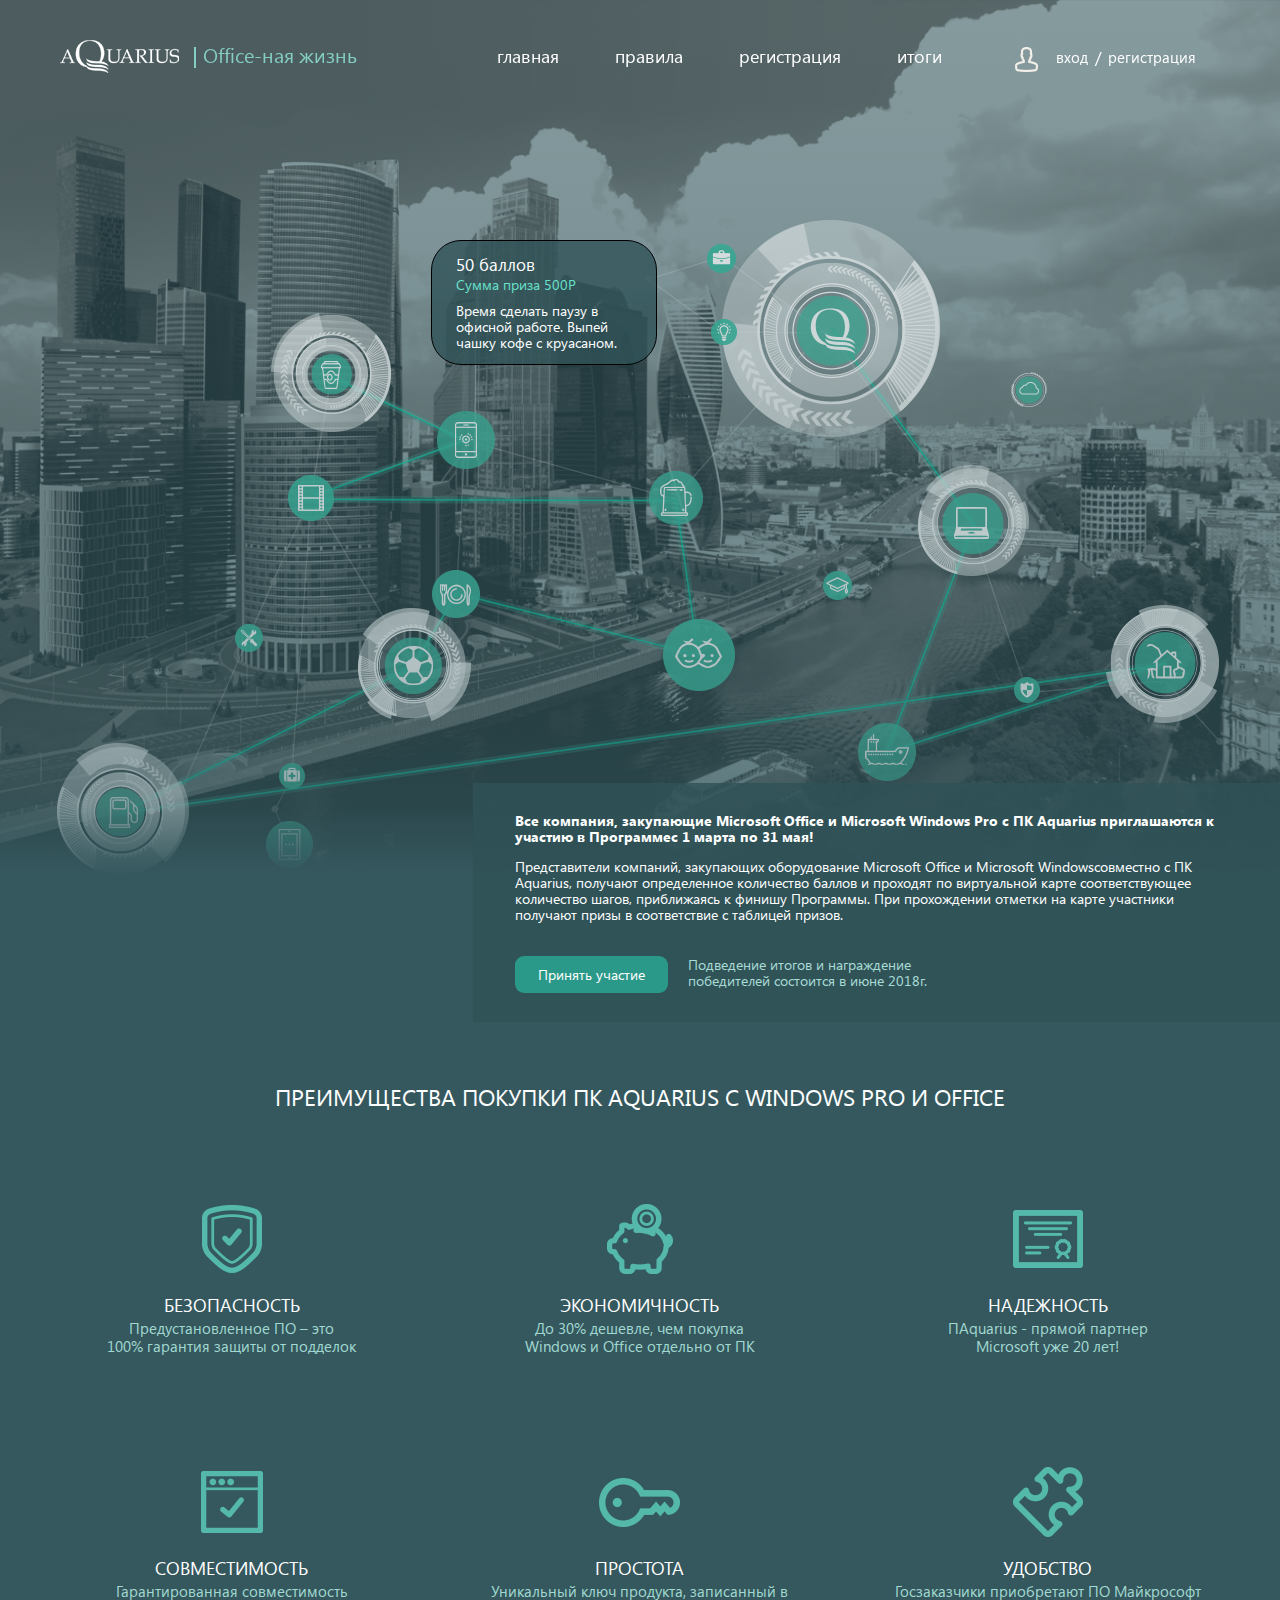
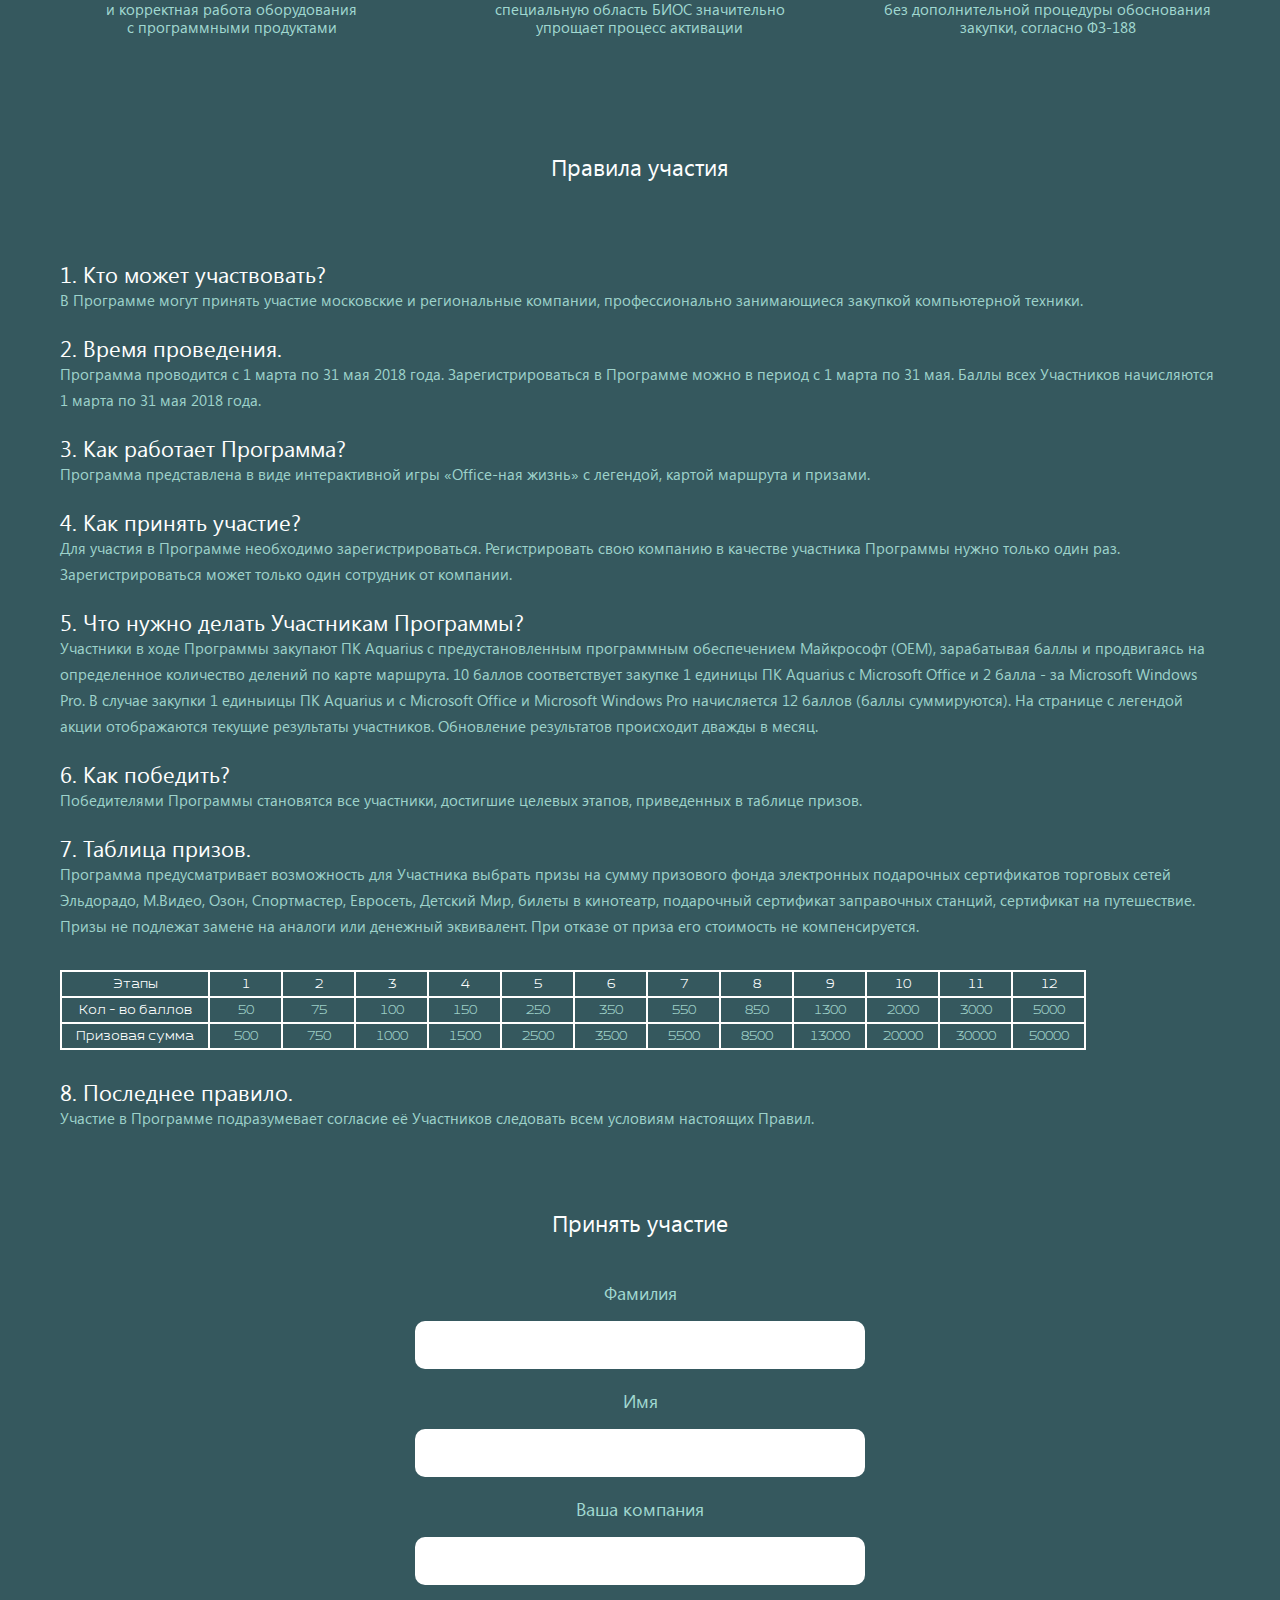
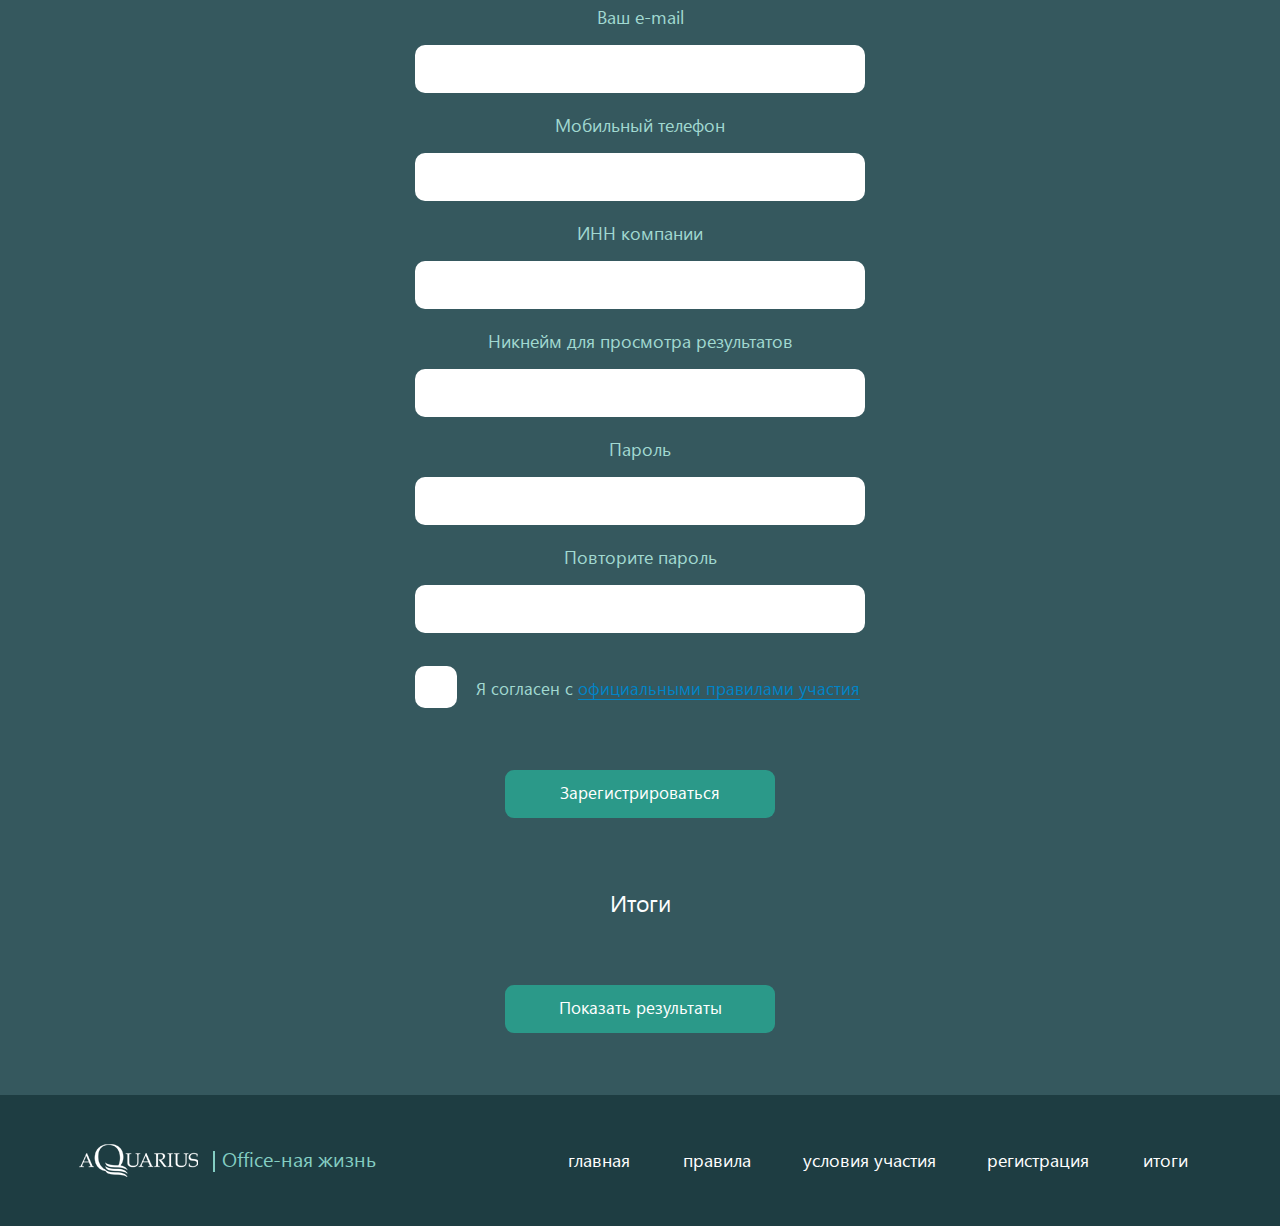
==== commit df3c4644: "Aquarius" ====
--- a/index.html
+++ b/index.html
@@ -65,8 +65,20 @@
 				<!-- Section 1 -->
 
 				<section class="section-1">
-					<div class="row">
-						<!-- <div class="clearfix"> -->
+
+					<div class="promo-box">
+						<div class="row">
+							<div class="info-box">
+								<div class="info-box_header">
+									<p class="p-1">50 баллов</p>
+									<p class="green">Сумма приза 500Р</p>
+								</div>
+								<p>Время сделать паузу в офисной работе. Выпей чашку кофе с круасаном.</p>
+							</div>
+						</div>
+					</div>
+					<div class="promo-article_box">
+						<!-- <div class="row"> -->
 							<div class="promo-article">
 								<p class="p-1">Все компания, закупающие Microsoft Office и Microsoft Windows Pro c ПК Aquarius приглашаются к участию в Программес 1 марта по 31 мая! </p>
 								<p>Представители компаний, закупающих оборудование Microsoft Office и Microsoft Windowsсовместно с ПК Aquarius, получают определенное количество баллов и проходят по виртуальной карте соответствующее количество шагов, приближаясь к финишу Программы. При прохождении отметки на карте участники получают призы в соответствие с таблицей призов.</p>
@@ -75,7 +87,7 @@
 										<a href="#" class="green-pill">Принять участие</a>
 									</div>
 									<div class="two-col-2 right">
-										<p class="green">Подведение итогов и награждение победителей состоится в июне 2018г.</p>
+										<p class="green">Подведение итогов и награждение<br /> победителей состоится в июне 2018г.</p>
 									</div>
 								</div>
 							</div>
--- a/style.css
+++ b/style.css
@@ -74,9 +74,10 @@
 
 .wrapper {
     width: 100%;
-    min-width: 1340px;
+    min-width: 1190px;
     position: relative;
     min-height: 100vh;
+    background-color: #35585e;
     display: -webkit-box;
     display: -moz-box;
     display: -ms-flexbox;
@@ -243,7 +244,7 @@
 
 section {
     position: relative;
-    padding: 42px 0;
+    padding: 20px 0;
 }
 
 h1 {
@@ -251,20 +252,22 @@
 }
 
 h2 {
+    padding-top: 41px;
     text-transform: uppercase;
     text-align: center;
     font-family: "Segoe UI", "Arial", "Verdana", sans-serif;
-    font-size: 36px;
-    line-height: 43px;
+    font-size: 23px;
+    line-height: 28px;
     font-weight: normal;
     color: #fdfeff;
 }
 
 h3 {
+    padding-top: 10px;
     text-align: center;
     font-family: "Segoe UI", "Arial", "Verdana", sans-serif;
-    font-size: 27px;
-    line-height: 37px;
+    font-size: 23px;
+    line-height: 33px;
     font-weight: normal;
     color: #fdfeff;
 }
@@ -339,7 +342,7 @@
 }
 
 .row {
-    max-width: 1340px;
+    max-width: 1160px;
     padding: 0;
     margin: 0 auto;
 }
@@ -389,18 +392,18 @@
 .green-pill {
     display: inline-block;
     vertical-align: top;
-    min-width: 310px;
+    min-width: 270px;
     cursor: pointer;
     border: 1px solid transparent;
     -webkit-border-radius: 9px;
     -moz-border-radius: 9px;
     border-radius: 9px;
-    padding: 11px 3% 18px 3%;
+    padding: 13px 3% 16px 3%;
     text-align: center;
     background: #2b9989;
     font-family: "Segoe UI", "Arial", "Verdana", sans-serif;
-    font-size: 20px;
-    line-height: 23px;
+    font-size: 17px;
+    line-height: 17px;
     font-weight: normal;
     color: #ffffff;
 
@@ -451,7 +454,7 @@
     top: 0;
     left: 0;
     z-index: 10;
-    padding: 35px 0 10px 0;
+    padding: 29px 0 10px 0;
     -webkit-transition-property: padding;
     -webkit-transition-duration: .3s;
     -webkit-transition-timing-function: ease;
@@ -475,7 +478,7 @@
 
 .site-header.fixed {
     background: rgba(47, 82, 87, .82);
-    padding: 5px 0;
+    padding: 5px 0 0 0;
 }
 
 .site-header .col {
@@ -495,6 +498,7 @@
 .logo {
     display: inline-block;
     vertical-align: top;
+    margin: 1px 0 0 0;
 }
 
 .logo img {
@@ -506,12 +510,12 @@
     display: inline-block;
     vertical-align: top;
     position: relative;
-    top: 4px;
+    top: 2px;
     margin-left: 11px;
     padding-left: 9px;
     font-family: "Segoe UI", "Arial", "Verdana", sans-serif;
-    font-size: 22px;
-    line-height: 27px;
+    font-size: 20px;
+    line-height: 26px;
     font-weight: normal;
     color: #84cec3;
 }
@@ -557,8 +561,8 @@
 
 .main-nav li a {
     white-space: nowrap;
-    font-size: 20px;
-    line-height: 20px;
+    font-size: 18px;
+    line-height: 18px;
     font-weight: normal;
     color: #ffffff;
     position: absolute;
@@ -587,7 +591,7 @@
 }
 
 .sign_wrapper {
-    margin: 10px 17px 0 0;
+    margin: 8px 17px 0 0;
 }
 
 .sign_wrapper .user {
@@ -624,8 +628,8 @@
 }
 
 .sign-links li a {
-    font-size: 16px;
-    line-height: 16px;
+    font-size: 15px;
+    line-height: 15px;
     color: #ffffff;
 }
 
@@ -650,21 +654,24 @@
 /*-- Section 1 --*/
 
 .section-1 {
-    min-height: 100vh;
-    background-color: #51757f;
+    padding-top: 0;
+    padding-bottom: 0;
+}
+
+.promo-box {
     background-image: url(img/bg.png);
     background-size: cover;
     background-position: center;
     position: relative;
 }
 
-.section-1 .row {
-    min-height: 100vh;
+.promo-box .row {
+    min-height: 875px;
     position: relative;
     z-index: 4;
 }
 
-.section-1:after {
+.promo-box:after {
     display: block;
     content: "";
     width: 100%;
@@ -679,7 +686,7 @@
     filter: progid:DXImageTransform.Microsoft.gradient( startColorstr='#1c35585e', endColorstr='#35585e',GradientType=0 );
 }
 
-.section-1:before {
+.promo-box:before {
     display: block;
     content: "";
     width: 100%;
@@ -691,23 +698,57 @@
     background-image: url(img/bg_2.png);
     background-position: center bottom;
     background-repeat: no-repeat;
-    background-size: 78%;
+}
+
+.info-box {
+    display: inline-block;
+    vertical-align: top;
+    width: 226px;
+    padding: 11px 24px 12px 24px;
+    background-color: rgba(48, 83, 88, .8);
+    border: 1px solid #000000;
+    -webkit-border-radius: 30px;
+    -moz-border-radius: 30px;
+    border-radius: 30px;
+}
+
+.info-box_header {
+    margin-bottom: 8px;
+}
+
+.info-box p {
+    padding: 1px 0;
+    font-size: 14px;
+    line-height: 16px;
+    color: #ffffff;
+}
+
+.info-box p.p-1 {
+    font-size: 17px;
+    line-height: 22px;
+}
+
+p.green {
+    color: #69e0cb;
+}
+
+.promo-box .row .info-box {
+    position: absolute;
+    top: 240px;
+    left: 32%;
 }
 
 .promo-article {
     display: block;
-    max-width: 803px;
-    padding: 31px 55px 44px 45px;
+    max-width: 807px;
+    padding: 23px 55px 18px 42px;
     background: rgba(47, 82, 87, .82);
-    position: absolute;
-    bottom: 0;
-    right: 0;
 }
 
 .promo-article p {
-    padding: 11px 0;
-    font-size: 20px;
-    line-height: 23px;
+    padding: 7px 0;
+    font-size: 14px;
+    line-height: 16px;
     color: #ffffff;
 }
 
@@ -715,14 +756,18 @@
     font-weight: bold;
 }
 
+.promo-article .two-cols {
+    margin-top: 15px;
+}
+
 .two-cols .two-col-1 {
-    width: 32%;
-    padding: 5px 20px 5px 0;
+    width: 23%;
+    padding: 5px 10px 5px 0;
 }
 
 .two-cols .two-col-2 {
-    width: 68%;
-    padding: 5px 0 5px 20px;
+    width: 77%;
+    padding: 5px 0 5px 10px;
 }
 
 .two-cols p {
@@ -731,28 +776,49 @@
 
 .promo-article .green-pill {
     min-width: 100%;
-    margin: 10px 0;
+    margin: 6px 0;
+    padding: 10px 2% 9px 2%;
+    font-size: 14px;
+    line-height: 16px;
+}
+
+.promo-article_box {
+    text-align: right;
+    position: relative;
+    z-index: 5;
+}
+
+.promo-article_box .promo-article {
+    display: inline-block;
+    vertical-align: top;
+    width: 100%;
+    text-align: left;
+    margin-top: -92px;
 }
 
 /*-- /Section 1 --*/
 
 /*-- Section 2 --*/
 
+.thumbnails_wrapp {
+    overflow: hidden;
+}
+
 .thumbnails-1 {
-    margin: 56px -68px 0px -68px;
+    margin: 31px -32px 14px -32px;
 }
 
 .thumb-1 {
     display: inline-block;
     vertical-align: top;
     width: 33.33%;
-    padding: 59px 68px;
+    padding: 50px 32px;
     text-align: center;
 }
 
 .thumb-1 .icon-box {
-    height: 105px;
-    margin-bottom: 10px;
+    height: 94px;
+    margin-bottom: 8px;
     text-align: center;
     position: relative;
 }
@@ -778,10 +844,10 @@
 }
 
 .thumb-1 p.p-1 {
-    margin-bottom: 5px;
+    margin-bottom: 3px;
     text-transform: uppercase;
-    font-size: 21px;
-    line-height: 25px;
+    font-size: 18px;
+    line-height: 22px;
     color: #ffffff;
 }
 
@@ -790,31 +856,31 @@
 /*-- Section 3 --*/
 
 .descripts_wrapp {
-    margin-top: 85px;
-}
-
-.descript-item_wrapp {
-    margin: 24px 0;
+    margin-top: 68px;
+    margin-bottom: 25px;
+}
+
+.descript-item_wrapp {    
+    margin: 12px 0;
     text-align: left;
 }
 
 .descript-item_wrapp h3 {
     text-align: left;
-    font-size: 25px;
-    line-height: 30px;
+    font-size: 22px;
+    line-height: 26px;
     color: #ffffff;
-    padding: 0 0 2px 0;
 }
 
 .descript-item_wrapp p {
-    font-size: 17px;
-    line-height: 30px;
+    font-size: 15px;
+    line-height: 26px;
     color: #9ed3cb;
 }
 
 .table {
     display: table;
-    margin: 37px 0 44px 0;
+    margin: 31px 0 19px 0;
     border-collapse: collapse;
 }
 
@@ -830,8 +896,8 @@
     border: 2px solid #ffffff;
     text-align: center;
     font-family: "Esqadero FF CY 4F", "Arial", "Verdana", sans-serif;
-    font-size: 14px;
-    line-height: 25px;
+    font-size: 12px;
+    line-height: 22px;
     color: #9ccec6;
 }
 
@@ -845,13 +911,13 @@
 /*-- Section 4 --*/
 
 .form_wrapp {
-    max-width: 510px;
-    margin: 45px auto 0 auto;
+    max-width: 450px;
+    margin: 40px auto 0 auto;
     text-align: center;
 }
 
 .input_wrapp {
-    margin: 25px 0;
+    margin: 18px 0;
     text-align: center;
 }
 
@@ -859,8 +925,8 @@
     display: block;
     padding: 0 0 14px 0;
     font-family: "Segoe UI", "Arial", "Verdana", sans-serif;
-    font-size: 21px;
-    line-height: 32px;
+    font-size: 18px;
+    line-height: 28px;
     font-weight: normal;
     color: #a1d9d1;
 }
@@ -868,7 +934,7 @@
 .input_wrapp input {
     display: block;
     width: 100%;
-    height: 58px;
+    height: 48px;
     border: 1px solid transparent;
     background: #ffffff;
     padding: 0 10px;
@@ -876,8 +942,8 @@
     -moz-border-radius: 10px;
     border-radius: 10px;
     font-family: "Segoe UI", "Arial", "Verdana", sans-serif;
-    font-size: 21px;
-    line-height: 56px;
+    font-size: 18px;
+    line-height: 46px;
     font-weight: normal;
     color: #333333;
 }
@@ -902,27 +968,27 @@
     display: inline-block;
     vertical-align: top;
     cursor: pointer;
-    font-size: 19px;
+    font-size: 17px;
     line-height: 24px;
     font-weight: normal;
     color: #a1d9d1;
-    padding: 10px 0 0 70px;
+    padding: 10px 0 0 61px;
     position: relative;
 }
 
 .checkbox label:before {
     display: block;
     content: "";
-    width: 48px;
-    height: 48px;
+    width: 42px;
+    height: 42px;
     overflow: hidden;
     background: #ffffff;    
     -webkit-border-radius: 10px;
     -moz-border-radius: 10px;
     border-radius: 10px;
     text-align: center;
-    font-size: 45px;
-    line-height: 45px;
+    font-size: 42px;
+    line-height: 42px;
     font-weight: normal;
     color: #1fa692;
     position: absolute;
@@ -936,7 +1002,7 @@
 
 .checkbox label a {
     border-bottom: 1px solid #0084c7;
-    font-size: 19px;
+    font-size: 17px;
     line-height: 19px;
     color: #0084c7;
 }
@@ -956,7 +1022,7 @@
 }
 
 .submit_wrapp {
-    margin: 55px 0 10px 0;
+    margin: 55px 0 18px 0;
 }
 
 /*-- /Section 4 --*/
@@ -964,7 +1030,7 @@
 /*-- Section 5 --*/
 
 .result_wrapp {
-    margin: 66px 0;
+    margin: 66px 0 42px 0;
 }
 
 /*-- /Section 5 --*/
@@ -975,7 +1041,7 @@
 
 .footer {
     background: #1e3d42;
-    padding: 42px 0 32px 0;
+    padding: 33px 0 24px 0;
 }
 
 .footer .col {
@@ -993,7 +1059,7 @@
 }
 
 
-@media only screen and (max-width: 1400px) {
+@media only screen and (max-width: 1240px) {
 
     .row {
         padding: 0 2%;
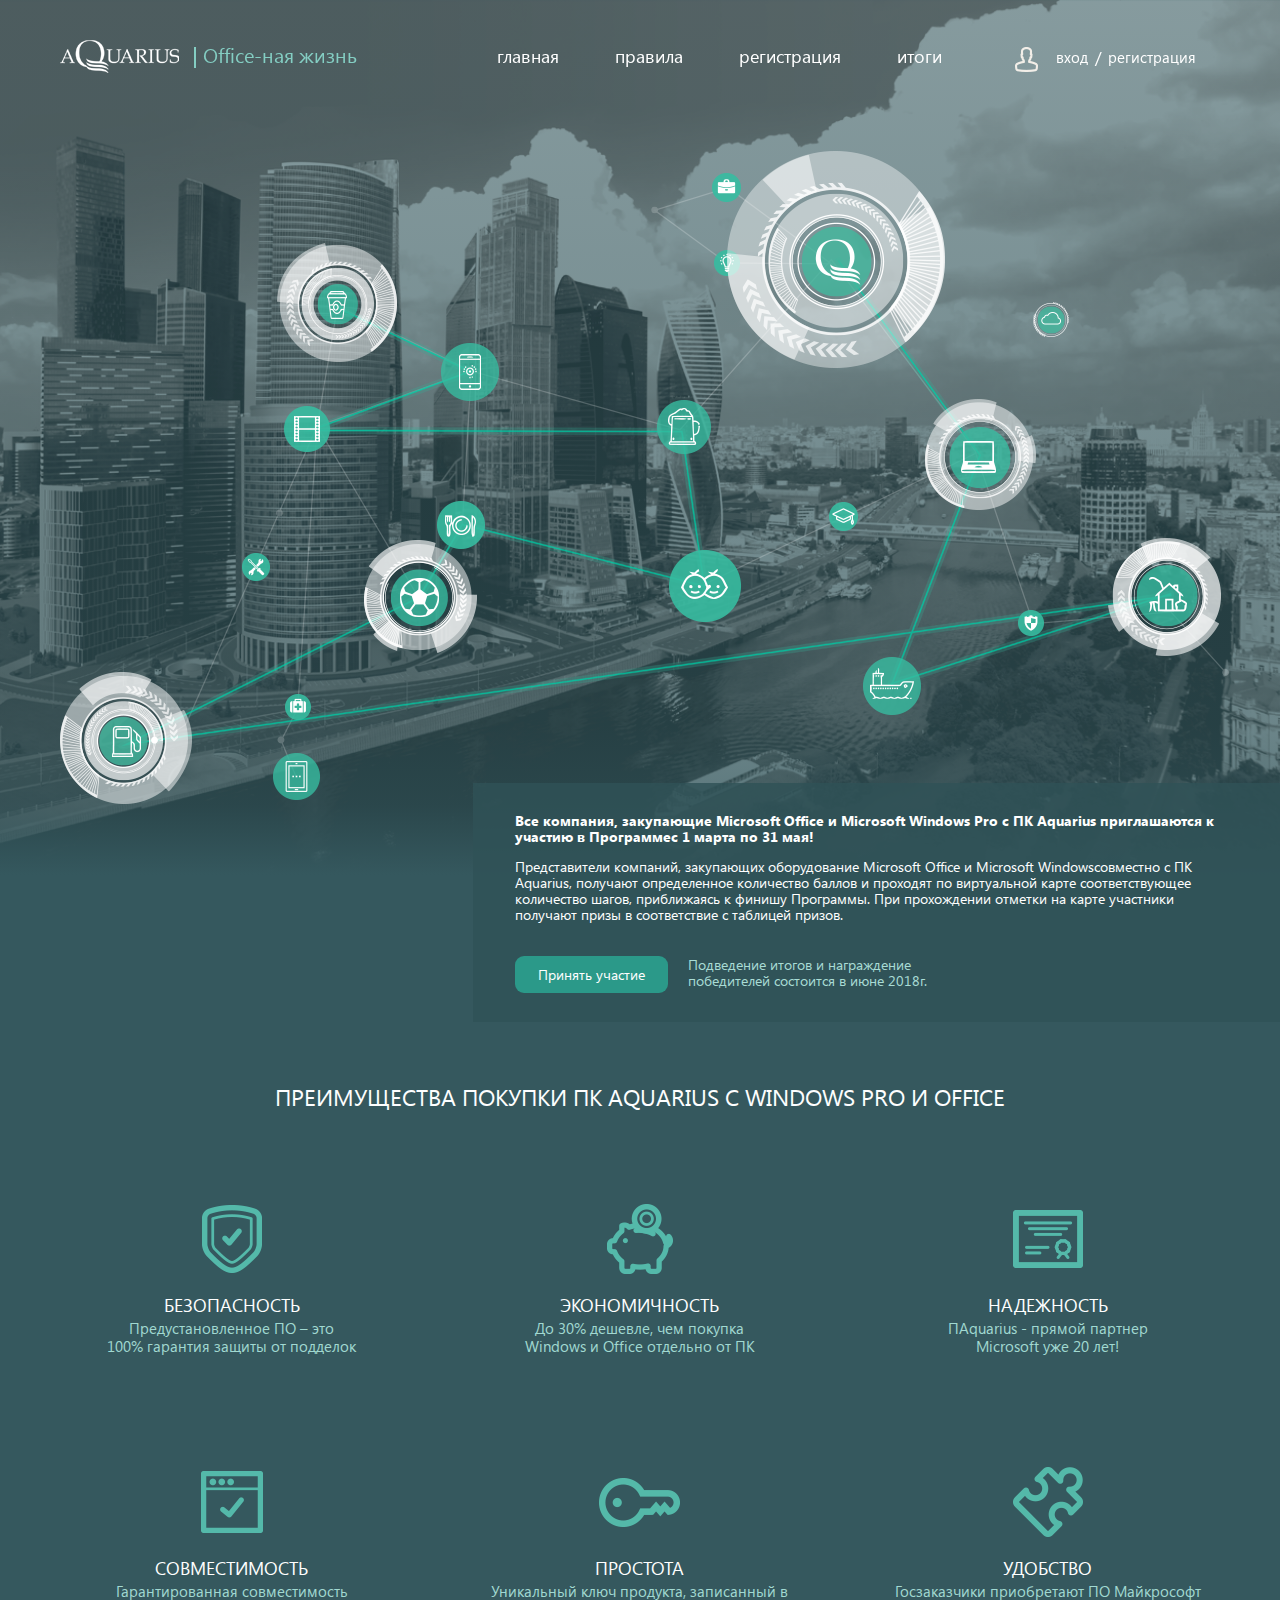
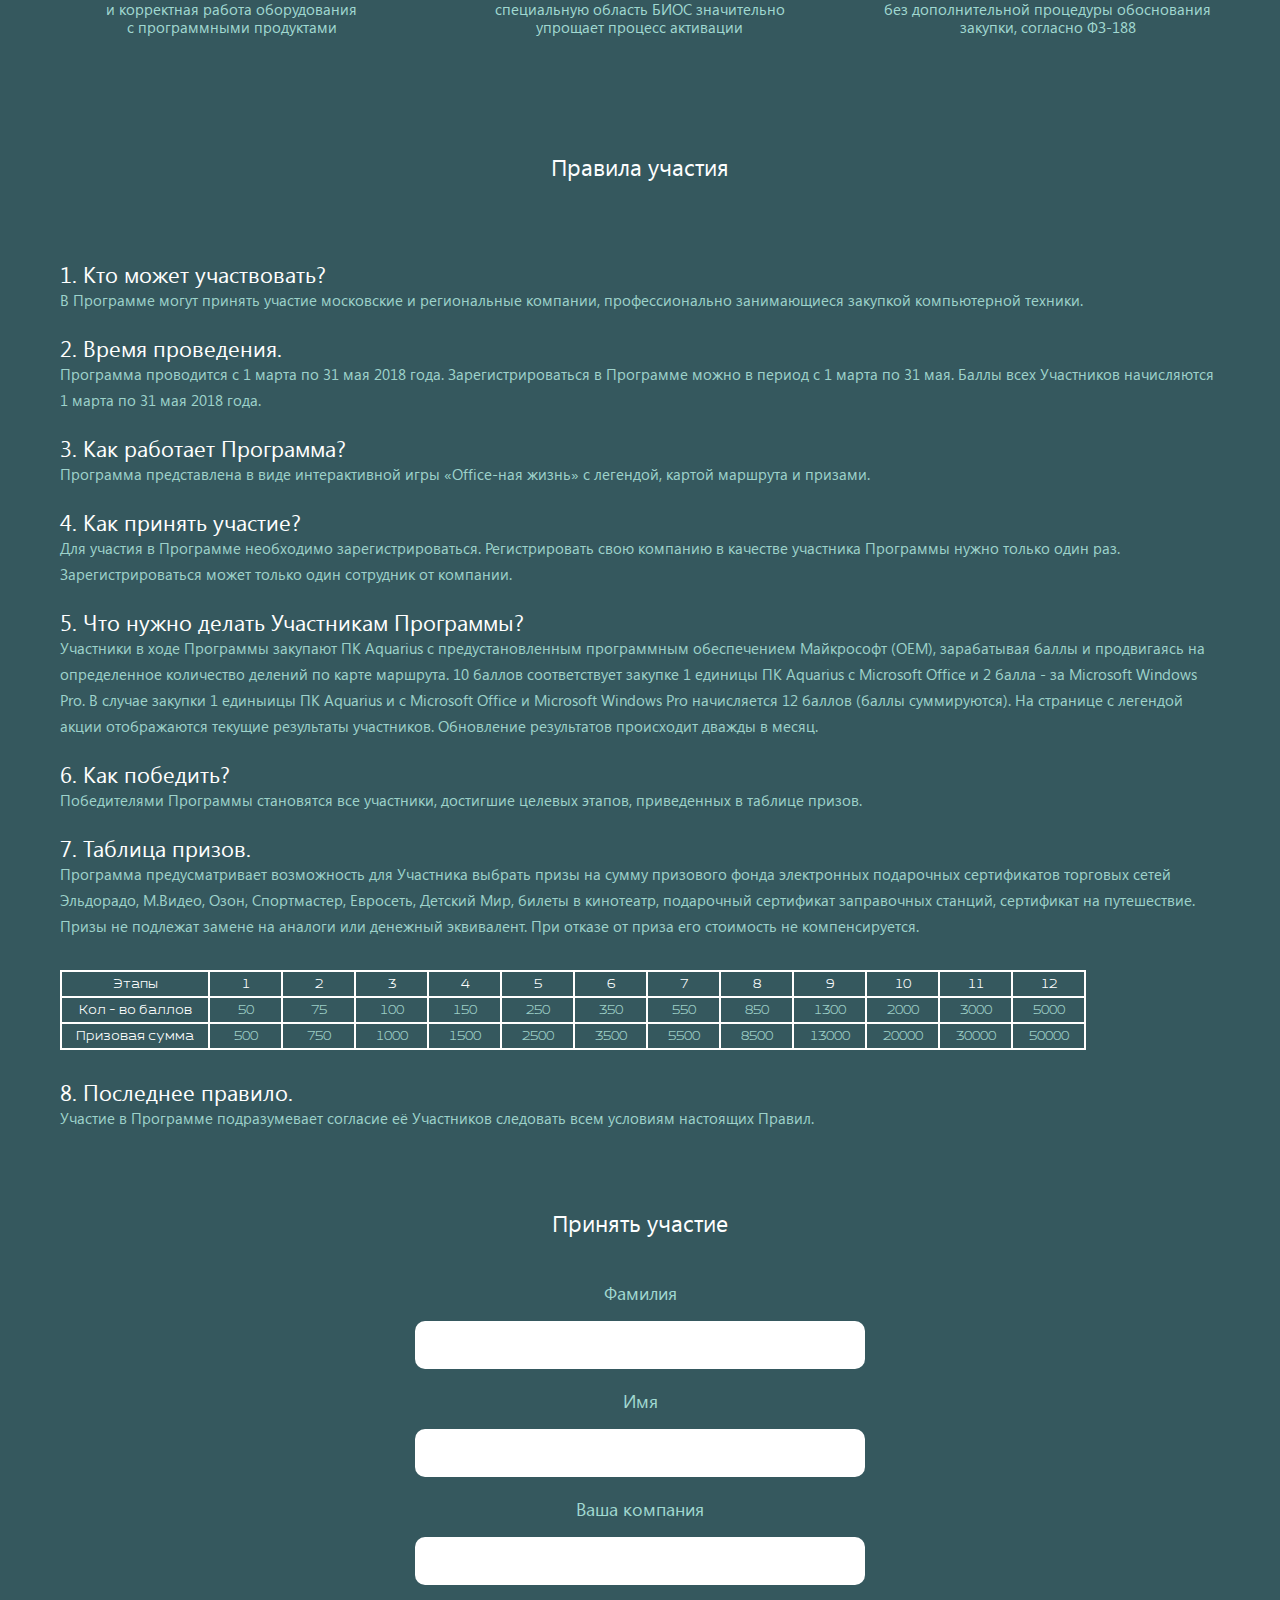
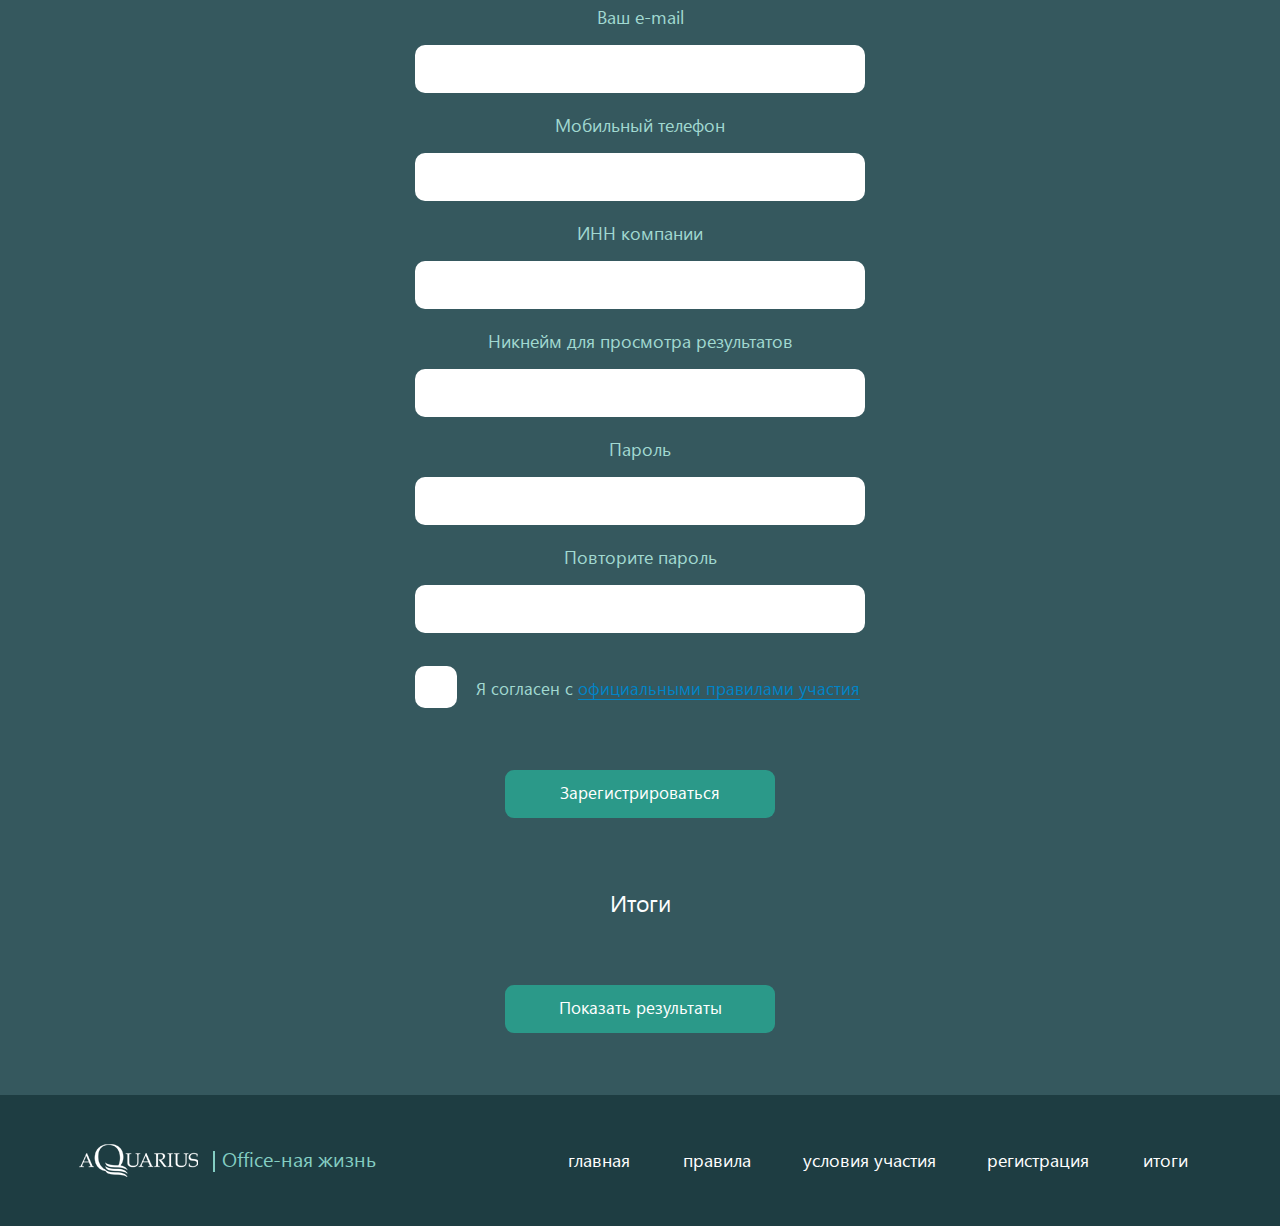
==== commit f36fe896: "Aquarius" ====
--- a/index.html
+++ b/index.html
@@ -68,30 +68,248 @@
 
 					<div class="promo-box">
 						<div class="row">
-							<div class="info-box">
-								<div class="info-box_header">
-									<p class="p-1">50 баллов</p>
-									<p class="green">Сумма приза 500Р</p>
-								</div>
-								<p>Время сделать паузу в офисной работе. Выпей чашку кофе с круасаном.</p>
-							</div>
+
+							<div class="icons-box">
+
+								<img src="img/lines.png" class="lines" alt="" />
+								
+								<div class="icon-box icon-box-1">
+									<img src="img/icon_8.png" alt="" />
+									<div class="tooltip">
+										<div class="tooltip_header">
+											<p class="p-1">50 баллов</p>
+											<p class="green">Сумма приза 500Р</p>
+										</div>
+										<p>Время сделать паузу в офисной работе. Выпей чашку кофе с круасаном.</p>
+									</div>
+								</div>
+
+								<div class="icon-box icon-box-2">
+									<img src="img/icon_12.png" alt="" />
+									<div class="tooltip">
+										<div class="tooltip_header">
+											<p class="p-1">50 баллов</p>
+											<p class="green">Сумма приза 500Р</p>
+										</div>
+										<p>Время сделать паузу в офисной работе. Выпей чашку кофе с круасаном.</p>
+									</div>
+								</div>
+
+								<div class="icon-box icon-box-3">
+									<img src="img/icon_14.png" alt="" />
+									<div class="tooltip">
+										<div class="tooltip_header">
+											<p class="p-1">50 баллов</p>
+											<p class="green">Сумма приза 500Р</p>
+										</div>
+										<p>Время сделать паузу в офисной работе. Выпей чашку кофе с круасаном.</p>
+									</div>
+								</div>
+
+								<div class="icon-box icon-box-4">
+									<img src="img/icon_13.png" alt="" />
+									<div class="tooltip">
+										<div class="tooltip_header">
+											<p class="p-1">50 баллов</p>
+											<p class="green">Сумма приза 500Р</p>
+										</div>
+										<p>Время сделать паузу в офисной работе. Выпей чашку кофе с круасаном.</p>
+									</div>
+								</div>
+
+								<div class="icon-box icon-box-5">
+									<img src="img/icon_1.png" alt="" />
+									<div class="tooltip">
+										<div class="tooltip_header">
+											<p class="p-1">50 баллов</p>
+											<p class="green">Сумма приза 500Р</p>
+										</div>
+										<p>Время сделать паузу в офисной работе. Выпей чашку кофе с круасаном.</p>
+									</div>
+								</div>
+
+								<div class="icon-box icon-box-6">
+									<img src="img/icon_3.png" alt="" />
+									<div class="tooltip">
+										<div class="tooltip_header">
+											<p class="p-1">50 баллов</p>
+											<p class="green">Сумма приза 500Р</p>
+										</div>
+										<p>Время сделать паузу в офисной работе. Выпей чашку кофе с круасаном.</p>
+									</div>
+								</div>
+
+								<div class="icon-box icon-box-7">
+									<img src="img/icon_7.png" alt="" />
+									<div class="tooltip">
+										<div class="tooltip_header">
+											<p class="p-1">50 баллов</p>
+											<p class="green">Сумма приза 500Р</p>
+										</div>
+										<p>Время сделать паузу в офисной работе. Выпей чашку кофе с круасаном.</p>
+									</div>
+								</div>
+
+								<div class="icon-box icon-box-8">
+									<img src="img/icon_6.png" alt="" />
+									<div class="tooltip">
+										<div class="tooltip_header">
+											<p class="p-1">50 баллов</p>
+											<p class="green">Сумма приза 500Р</p>
+										</div>
+										<p>Время сделать паузу в офисной работе. Выпей чашку кофе с круасаном.</p>
+									</div>
+								</div>
+
+								<div class="icon-box icon-box-9">
+									<img src="img/icon_4.png" alt="" />
+									<div class="tooltip">
+										<div class="tooltip_header">
+											<p class="p-1">50 баллов</p>
+											<p class="green">Сумма приза 500Р</p>
+										</div>
+										<p>Время сделать паузу в офисной работе. Выпей чашку кофе с круасаном.</p>
+									</div>
+								</div>
+
+								<div class="icon-box icon-box-10">
+									<img src="img/icon_5.png" alt="" />
+									<div class="tooltip">
+										<div class="tooltip_header">
+											<p class="p-1">50 баллов</p>
+											<p class="green">Сумма приза 500Р</p>
+										</div>
+										<p>Время сделать паузу в офисной работе. Выпей чашку кофе с круасаном.</p>
+									</div>
+								</div>
+
+								<div class="icon-box icon-box-11">
+									<img src="img/icon_19.png" alt="" />
+									<div class="tooltip">
+										<div class="tooltip_header">
+											<p class="p-1">50 баллов</p>
+											<p class="green">Сумма приза 500Р</p>
+										</div>
+										<p>Время сделать паузу в офисной работе. Выпей чашку кофе с круасаном.</p>
+									</div>
+								</div>
+
+								<div class="icon-box icon-box-12">
+									<img src="img/icon_18.png" alt="" />
+									<div class="tooltip">
+										<div class="tooltip_header">
+											<p class="p-1">50 баллов</p>
+											<p class="green">Сумма приза 500Р</p>
+										</div>
+										<p>Время сделать паузу в офисной работе. Выпей чашку кофе с круасаном.</p>
+									</div>
+								</div>
+
+								<div class="icon-box icon-box-13">
+									<img src="img/icon_11.png" alt="" />
+									<div class="tooltip">
+										<div class="tooltip_header">
+											<p class="p-1">50 баллов</p>
+											<p class="green">Сумма приза 500Р</p>
+										</div>
+										<p>Время сделать паузу в офисной работе. Выпей чашку кофе с круасаном.</p>
+									</div>
+								</div>
+
+								<div class="icon-box icon-box-14">
+									<img src="img/icon_15.png" alt="" />
+									<div class="tooltip">
+										<div class="tooltip_header">
+											<p class="p-1">50 баллов</p>
+											<p class="green">Сумма приза 500Р</p>
+										</div>
+										<p>Время сделать паузу в офисной работе. Выпей чашку кофе с круасаном.</p>
+									</div>
+								</div>
+
+								<div class="icon-box icon-box-15">
+									<img src="img/icon_10.png" alt="" />
+									<div class="tooltip">
+										<div class="tooltip_header">
+											<p class="p-1">50 баллов</p>
+											<p class="green">Сумма приза 500Р</p>
+										</div>
+										<p>Время сделать паузу в офисной работе. Выпей чашку кофе с круасаном.</p>
+									</div>
+								</div>
+
+								<div class="icon-box icon-box-16">
+									<img src="img/icon_20.png" alt="" />
+									<div class="tooltip">
+										<div class="tooltip_header">
+											<p class="p-1">50 баллов</p>
+											<p class="green">Сумма приза 500Р</p>
+										</div>
+										<p>Время сделать паузу в офисной работе. Выпей чашку кофе с круасаном.</p>
+									</div>
+								</div>
+
+								<div class="icon-box icon-box-17">
+									<img src="img/icon_17.png" alt="" />
+									<div class="tooltip">
+										<div class="tooltip_header">
+											<p class="p-1">50 баллов</p>
+											<p class="green">Сумма приза 500Р</p>
+										</div>
+										<p>Время сделать паузу в офисной работе. Выпей чашку кофе с круасаном.</p>
+									</div>
+								</div>
+
+								<div class="icon-box icon-box-18">
+									<img src="img/icon_16.png" alt="" />
+									<div class="tooltip">
+										<div class="tooltip_header">
+											<p class="p-1">50 баллов</p>
+											<p class="green">Сумма приза 500Р</p>
+										</div>
+										<p>Время сделать паузу в офисной работе. Выпей чашку кофе с круасаном.</p>
+									</div>
+								</div>
+
+								<div class="icon-box icon-box-19">
+									<img src="img/icon_9.png" alt="" />
+									<div class="tooltip">
+										<div class="tooltip_header">
+											<p class="p-1">50 баллов</p>
+											<p class="green">Сумма приза 500Р</p>
+										</div>
+										<p>Время сделать паузу в офисной работе. Выпей чашку кофе с круасаном.</p>
+									</div>
+								</div>
+
+								<div class="icon-box icon-box-20">
+									<img src="img/icon_2.png" alt="" />
+									<div class="tooltip">
+										<div class="tooltip_header">
+											<p class="p-1">50 баллов</p>
+											<p class="green">Сумма приза 500Р</p>
+										</div>
+										<p>Время сделать паузу в офисной работе. Выпей чашку кофе с круасаном.</p>
+									</div>
+								</div>
+
+							</div>							
+
 						</div>
 					</div>
 					<div class="promo-article_box">
-						<!-- <div class="row"> -->
-							<div class="promo-article">
-								<p class="p-1">Все компания, закупающие Microsoft Office и Microsoft Windows Pro c ПК Aquarius приглашаются к участию в Программес 1 марта по 31 мая! </p>
-								<p>Представители компаний, закупающих оборудование Microsoft Office и Microsoft Windowsсовместно с ПК Aquarius, получают определенное количество баллов и проходят по виртуальной карте соответствующее количество шагов, приближаясь к финишу Программы. При прохождении отметки на карте участники получают призы в соответствие с таблицей призов.</p>
-								<div class="two-cols clearfix">
-									<div class="two-col-1 left">
-										<a href="#" class="green-pill">Принять участие</a>
-									</div>
-									<div class="two-col-2 right">
-										<p class="green">Подведение итогов и награждение<br /> победителей состоится в июне 2018г.</p>
-									</div>
-								</div>
-							</div>
-						<!-- </div> -->
+						<div class="promo-article">
+							<p class="p-1">Все компания, закупающие Microsoft Office и Microsoft Windows Pro c ПК Aquarius приглашаются к участию в Программес 1 марта по 31 мая! </p>
+							<p>Представители компаний, закупающих оборудование Microsoft Office и Microsoft Windowsсовместно с ПК Aquarius, получают определенное количество баллов и проходят по виртуальной карте соответствующее количество шагов, приближаясь к финишу Программы. При прохождении отметки на карте участники получают призы в соответствие с таблицей призов.</p>
+							<div class="two-cols clearfix">
+								<div class="two-col-1 left">
+									<a href="#" class="green-pill">Принять участие</a>
+								</div>
+								<div class="two-col-2 right">
+									<p class="green">Подведение итогов и награждение<br /> победителей состоится в июне 2018г.</p>
+								</div>
+							</div>
+						</div>
 					</div>
 				</section>
 
@@ -108,42 +326,42 @@
 							<div class="thumbnails-1 offset-ziro">
 								<div class="thumb-1">
 									<div class="icon-box">
-										<img src="img/icon_1.png" alt="" />
+										<img src="img/thumb_icon_1.png" alt="" />
 									</div>
 									<p class="p-1">Безопасность</p>
 									<p>Предустановленное ПО – это<br /> 100% гарантия защиты от подделок </p>
 								</div>
 								<div class="thumb-1">
 									<div class="icon-box">
-										<img src="img/icon_2.png" alt="" />
+										<img src="img/thumb_icon_2.png" alt="" />
 									</div>
 									<p class="p-1">Экономичность</p>
 									<p>До 30% дешевле, чем покупка<br /> Windows и Office отдельно от ПК</p>
 								</div>
 								<div class="thumb-1">
 									<div class="icon-box">
-										<img src="img/icon_3.png" alt="" />
+										<img src="img/thumb_icon_3.png" alt="" />
 									</div>
 									<p class="p-1">Надежность</p>
 									<p>ПAquarius - прямой партнер<br /> Microsoft уже 20 лет!</p>
 								</div>
 								<div class="thumb-1">
 									<div class="icon-box">
-										<img src="img/icon_4.png" alt="" />
+										<img src="img/thumb_icon_4.png" alt="" />
 									</div>
 									<p class="p-1">Совместимость</p>
 									<p>Гарантированная совместимость<br /> и корректная работа оборудования<br /> с программными продуктами</p>
 								</div>
 								<div class="thumb-1">
 									<div class="icon-box">
-										<img src="img/icon_5.png" alt="" />
+										<img src="img/thumb_icon_5.png" alt="" />
 									</div>
 									<p class="p-1">Простота</p>
 									<p>Уникальный ключ продукта, записанный в<br /> специальную область БИОС значительно<br /> упрощает процесс активации</p>
 								</div>
 								<div class="thumb-1">
 									<div class="icon-box">
-										<img src="img/icon_6.png" alt="" />
+										<img src="img/thumb_icon_6.png" alt="" />
 									</div>
 									<p class="p-1">Удобство</p>
 									<p>Госзаказчики приобретают ПО Майкрософт<br /> без дополнительной процедуры обоснования<br /> закупки, согласно ФЗ-188</p>
--- a/style.css
+++ b/style.css
@@ -686,21 +686,168 @@
     filter: progid:DXImageTransform.Microsoft.gradient( startColorstr='#1c35585e', endColorstr='#35585e',GradientType=0 );
 }
 
-.promo-box:before {
-    display: block;
-    content: "";
-    width: 100%;
-    height: 100%;
+.icons-box {
+    height: 591px;
+    top: 187px;
+    position: relative;
+}
+
+.lines {
     position: absolute;
     top: 0;
+    left: 58px;
+}
+
+.icon-box {
+    position: absolute;
+    z-index: 2;
+    cursor: pointer;
+    -webkit-border-radius: 50%;
+    -moz-border-radius: 50%;
+    border-radius: 50%;
+}
+
+.icon-box-1 {
+    width: 132px;
+    height: 132px;
+    top: 485px;
     left: 0;
-    z-index: 2;
-    background-image: url(img/bg_2.png);
-    background-position: center bottom;
-    background-repeat: no-repeat;
-}
-
-.info-box {
+}
+
+.icon-box-2 {
+    width: 28px;
+    height: 28px;
+    top: 366px;
+    left: 182px;
+}
+
+.icon-box-3 {
+    width: 47px;
+    height: 47px;
+    top: 566px;
+    left: 213px;
+}
+
+.icon-box-4 {
+    width: 26px;
+    height: 26px;
+    top: 507px;
+    left: 225px;
+}
+
+.icon-box-5 {
+    width: 120px;
+    height: 120px;
+    top: 56px;
+    left: 217px;
+}
+
+.icon-box-6 {
+    width: 46px;
+    height: 46px;
+    top: 219px;
+    left: 224px;
+}
+
+.icon-box-7 {
+    width: 113px;
+    height: 113px;
+    top: 353px;
+    left: 304px
+}
+
+.icon-box-8 {
+    width: 48px;
+    height: 48px;
+    top: 314px;
+    left: 377px;
+}
+
+.icon-box-9 {
+    width: 54px;
+    height: 54px;
+    top: 213px;
+    left: 597px;
+}
+
+.icon-box-10 {
+    width: 72px;
+    height: 72px;
+    top: 363px;
+    left: 609px;
+}
+
+.icon-box-11 {
+    width: 29px;
+    height: 29px;
+    top: -14px;
+    left: 652px;
+}
+
+.icon-box-12 {
+    width: 26px;
+    height: 26px;
+    top: 63px;
+    left: 654px;
+}
+
+.icon-box-13 {
+    width: 218px;
+    height: 218px;
+    top: -36px;
+    left: 667px;
+}
+
+.icon-box-14 {
+    width: 29px;
+    height: 29px;
+    top: 315px;
+    left: 769px;
+}
+
+.icon-box-15 {
+    width: 58px;
+    height: 58px;
+    top: 470px;
+    left: 803px;
+}
+
+.icon-box-16 {
+    width: 111px;
+    height: 111px;
+    top: 212px;
+    left: 865px;
+}
+
+.icon-box-17 {
+    width: 36px;
+    height: 36px;
+    top: 115px;
+    left: 973px;
+}
+
+.icon-box-18 {
+    width: 26px;
+    height: 26px;
+    top: 423px;
+    left: 958px;
+}
+
+.icon-box-19 {
+    width: 118px;
+    height: 118px;
+    top: 351px;
+    left: 1048px;
+}
+
+.icon-box-20 {
+    width: 58px;
+    height: 58px;
+    top: 156px;
+    left: 381px;
+}
+
+.tooltip {
     display: inline-block;
     vertical-align: top;
     width: 226px;
@@ -712,18 +859,56 @@
     border-radius: 30px;
 }
 
-.info-box_header {
+.icon-box .tooltip {
+    position: absolute;
+    bottom: 55%;
+    /*left: -31%;*/
+    /*left: -15px;*/
+    left: -999999px;
+    opacity: 0;
+    -webkit-transition-property: opacity;
+    -webkit-transition-duration: .3s;
+    -webkit-transition-timing-function: ease;
+
+    -moz-transition-property: opacity;
+    -moz-transition-duration: .3s;
+    -moz-transition-timing-function: ease;
+
+    -ms-transition-property: opacity;
+    -ms-transition-duration: .3s;
+    -ms-transition-timing-function: ease;
+
+    -o-transition-property: opacity;
+    -o-transition-duration: .3s;
+    -o-transition-timing-function: ease;
+
+    transition-property: opacity;
+    transition-duration: .3s;
+    transition-timing-function: ease;
+}
+
+.icon-box:hover {
+    z-index: 3;
+}
+
+.icon-box:hover .tooltip {
+    display: inline-block;
+    left: -15px;
+    opacity: 1;
+}
+
+.tooltip_header {
     margin-bottom: 8px;
 }
 
-.info-box p {
+.tooltip p {
     padding: 1px 0;
     font-size: 14px;
     line-height: 16px;
     color: #ffffff;
 }
 
-.info-box p.p-1 {
+.tooltip p.p-1 {
     font-size: 17px;
     line-height: 22px;
 }
@@ -732,10 +917,32 @@
     color: #69e0cb;
 }
 
-.promo-box .row .info-box {
-    position: absolute;
-    top: 240px;
-    left: 32%;
+.icon-box img {
+    -webkit-transition-property: transform;
+    -webkit-transition-duration: .3s;
+    -webkit-transition-timing-function: ease;
+
+    -moz-transition-property: transform;
+    -moz-transition-duration: .3s;
+    -moz-transition-timing-function: ease;
+
+    -ms-transition-property: transform;
+    -ms-transition-duration: .3s;
+    -ms-transition-timing-function: ease;
+
+    -o-transition-property: transform;
+    -o-transition-duration: .3s;
+    -o-transition-timing-function: ease;
+
+    transition-property: transform;
+    transition-duration: .3s;
+    transition-timing-function: ease;
+}
+
+.icon-box:hover img {
+    -webkit-transform: scale(1.1);
+    -moz-transform: scale(1.1);
+    transform: scale(1.1);
 }
 
 .promo-article {
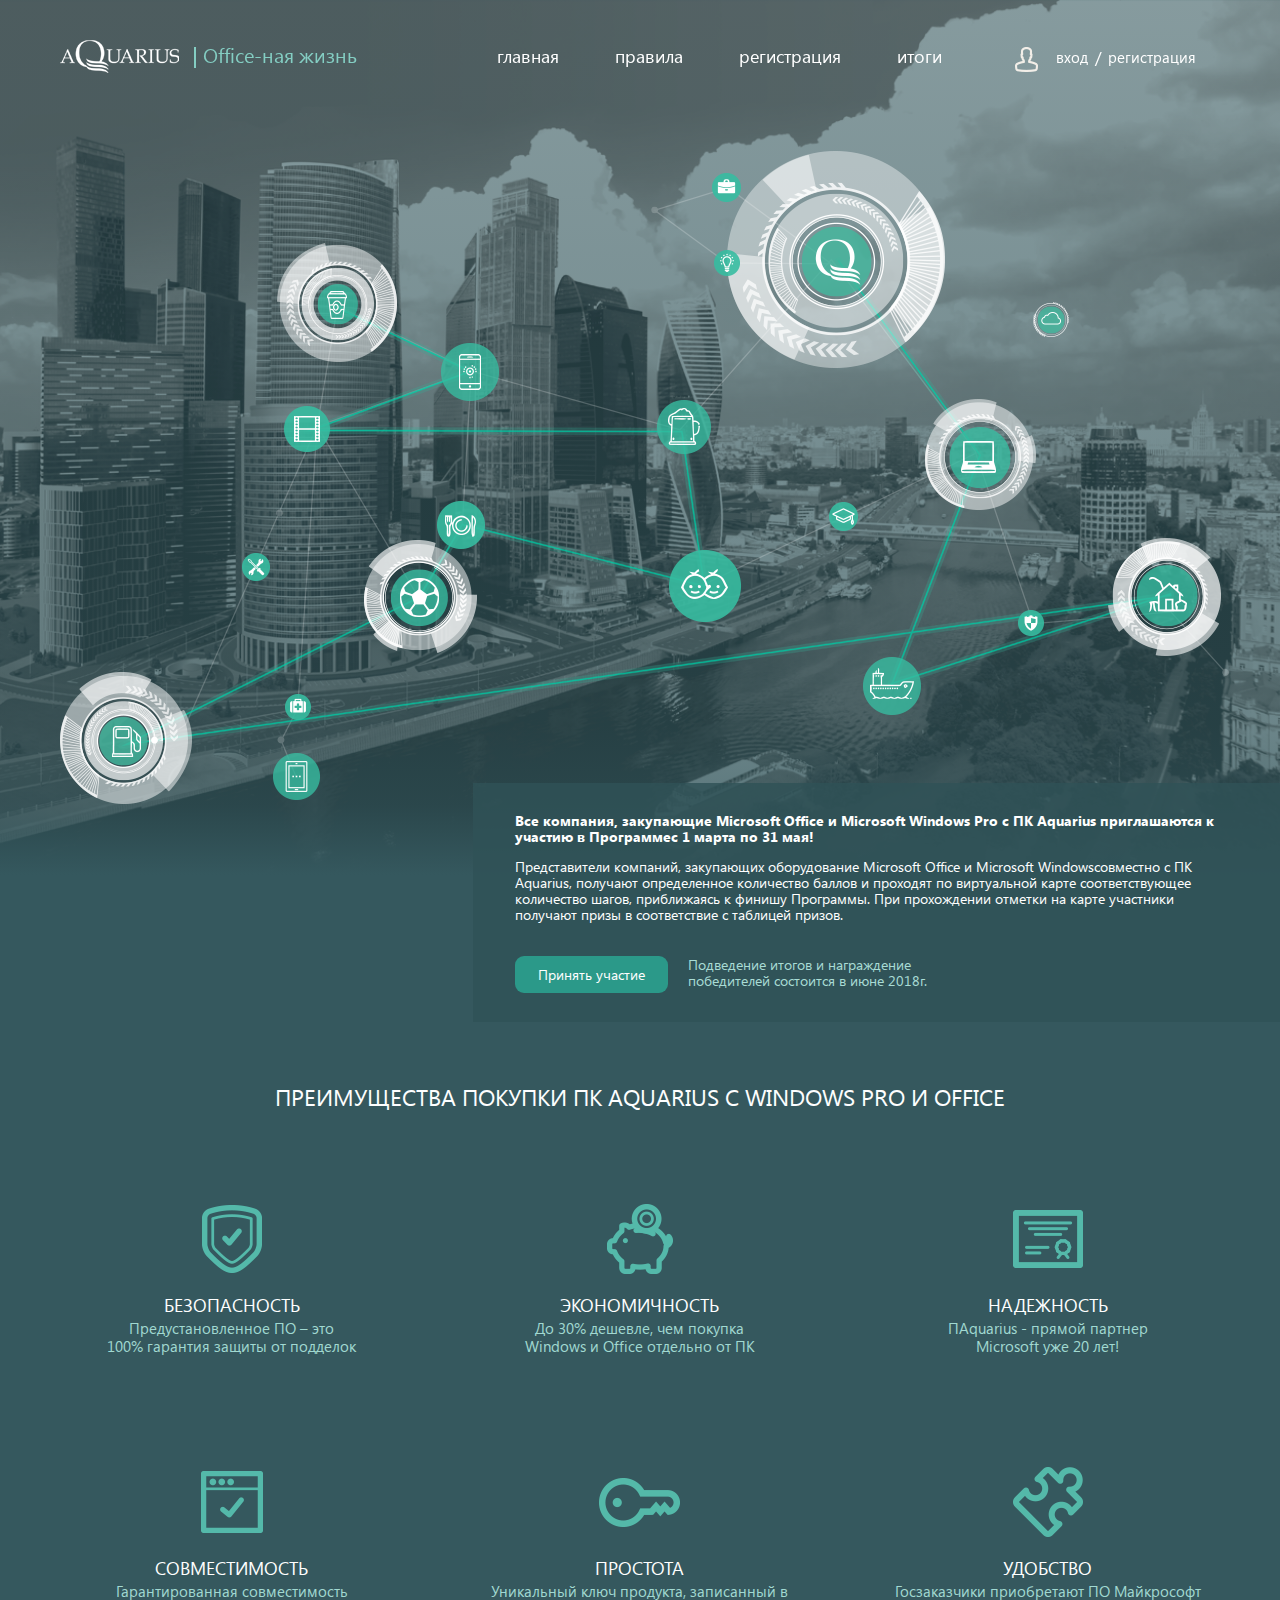
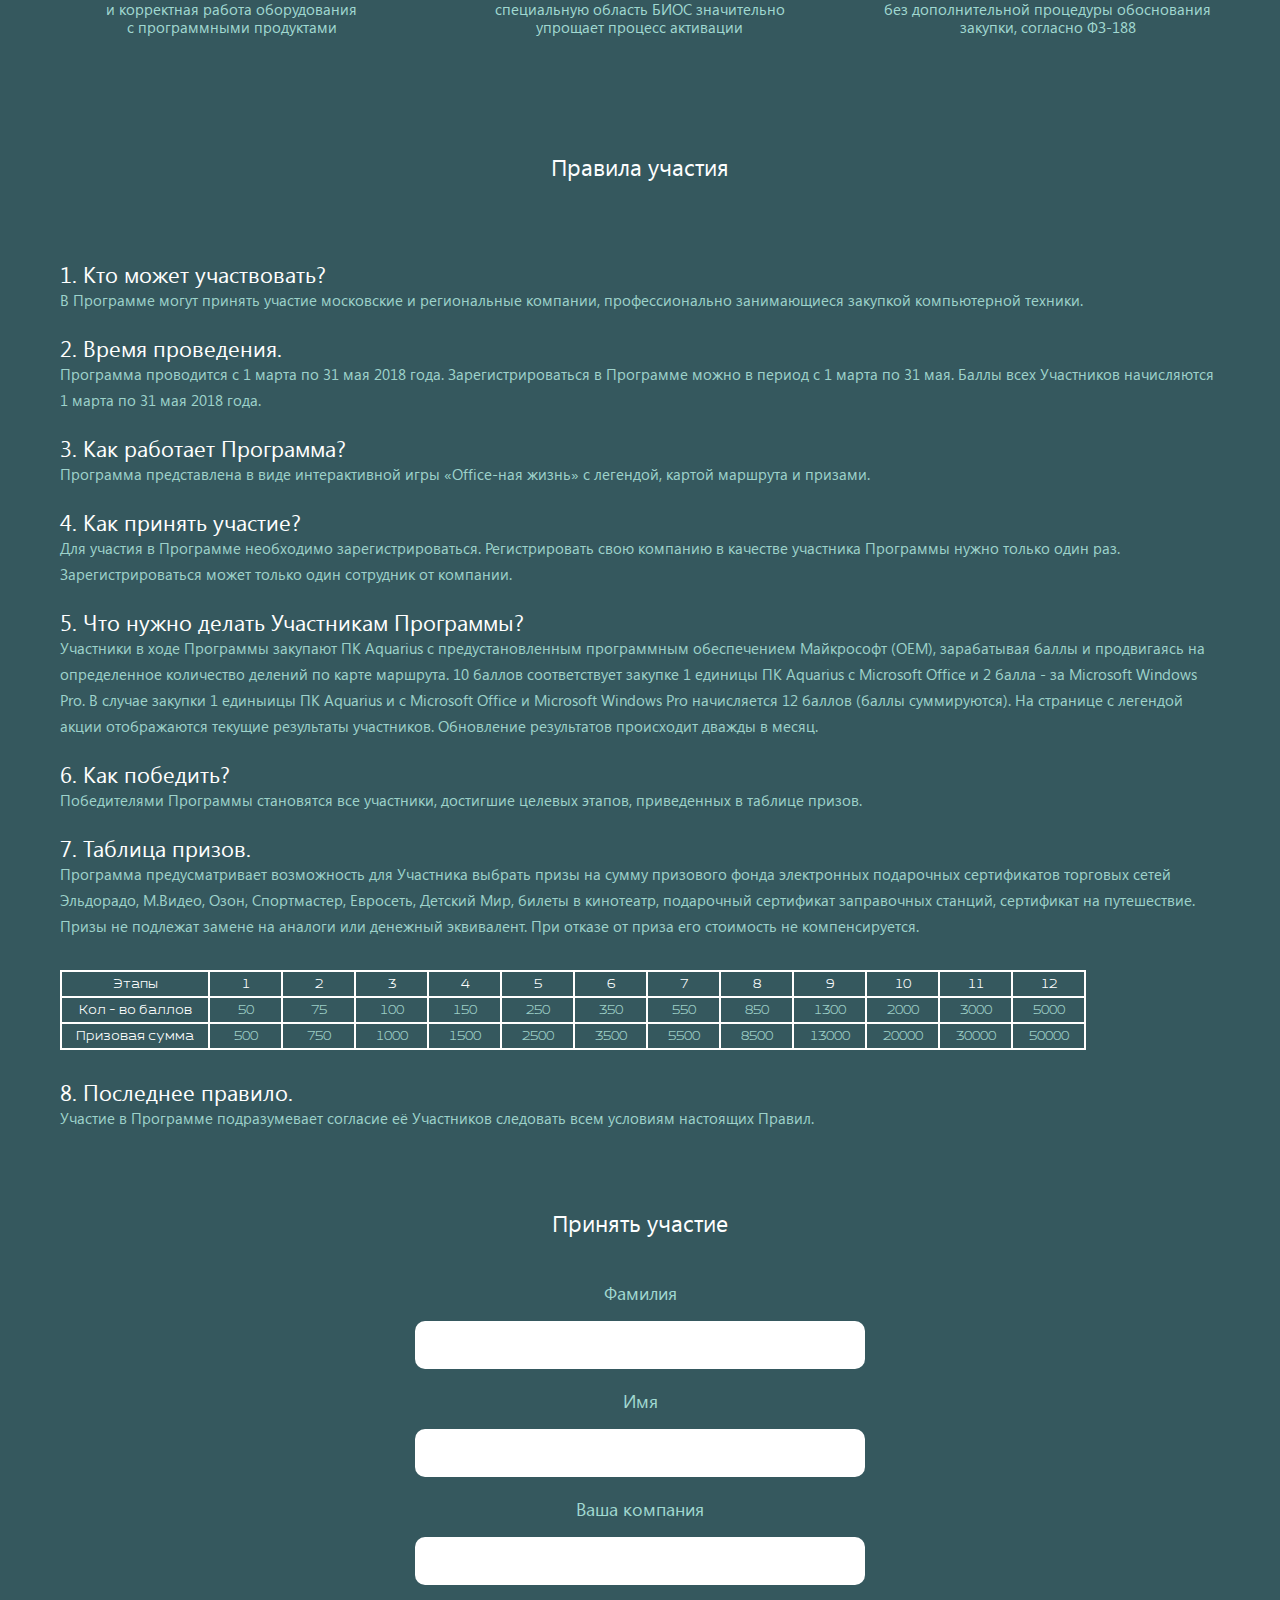
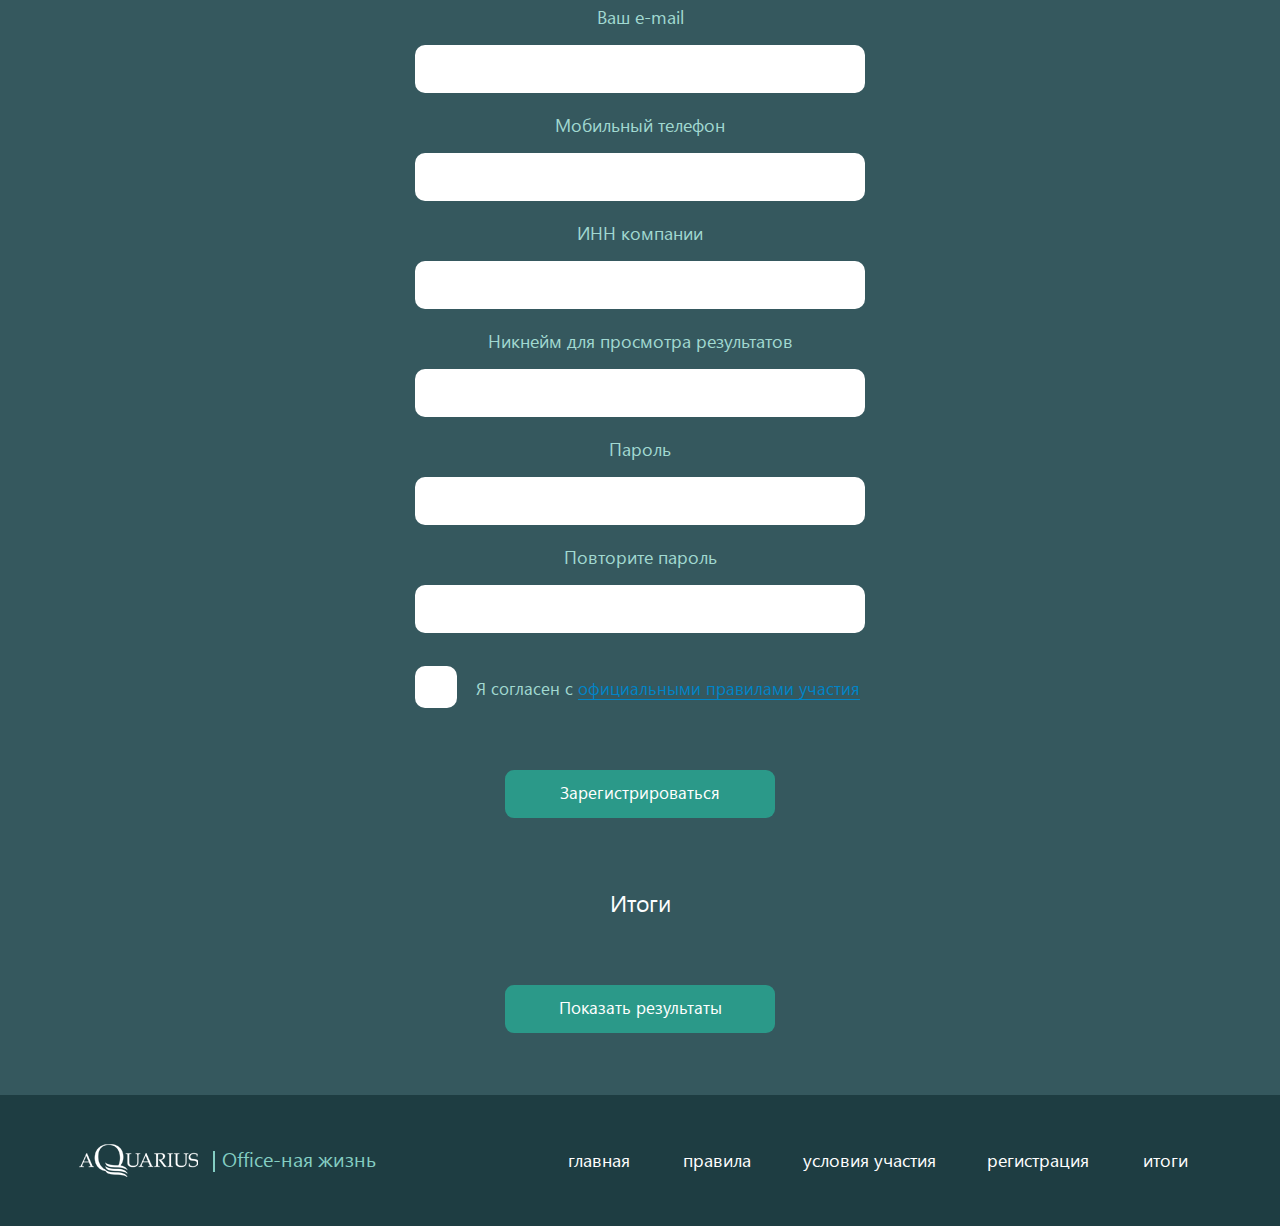
==== commit c5b991ac: "Aquarius" ====
--- a/index.html
+++ b/index.html
@@ -35,10 +35,10 @@
 					<div class="col-2-1 left">
 						<div class="main-nav_wrapper">
 							<ul class="main-nav">
-								<li><a href="#">главная</a></li>
-								<li><a href="#">правила</a></li>
-								<li><a href="#">регистрация</a></li>
-								<li><a href="#">итоги</a></li>
+								<li><a href="#home">главная</a></li>
+								<li><a href="#rules">правила</a></li>
+								<li><a href="#register">регистрация</a></li>
+								<li><a href="#totals">итоги</a></li>
 							</ul>
 						</div>
 					</div>
@@ -64,7 +64,7 @@
 
 				<!-- Section 1 -->
 
-				<section class="section-1">
+				<section class="section-1" id="home">
 
 					<div class="promo-box">
 						<div class="row">
@@ -377,9 +377,9 @@
 
 				<!-- Section 3 -->
 
-				<section>
-
-					<div class="row">
+				<section id="terms">
+
+					<div class="row" id="rules">
 
 						<h3>Правила участия</h3>
 
@@ -482,7 +482,7 @@
 
 				<!-- Section 3 -->
 
-				<section>
+				<section id="register">
 
 					<div class="row">
 
@@ -544,7 +544,7 @@
 
 				<!-- Section 4 -->
 
-				<section>
+				<section id="totals">
 
 					<div class="row">
 
@@ -580,11 +580,11 @@
 					<div class="col col-2 right">
 						<div class="main-nav_wrapper">
 							<ul class="main-nav">
-								<li><a href="#">главная</a></li>
-								<li><a href="#">правила</a></li>
-								<li><a href="#">условия участия</a></li>
-								<li><a href="#">регистрация</a></li>
-								<li><a href="#">итоги</a></li>
+								<li><a href="#home">главная</a></li>
+								<li><a href="#rules">правила</a></li>
+								<li><a href="#terms">условия участия</a></li>
+								<li><a href="#register">регистрация</a></li>
+								<li><a href="#totlas">итоги</a></li>
 							</ul>
 						</div>
 					</div>
--- a/style.css
+++ b/style.css
@@ -789,6 +789,7 @@
     height: 26px;
     top: 63px;
     left: 654px;
+    z-index: 3;
 }
 
 .icon-box-13 {
@@ -888,7 +889,7 @@
 }
 
 .icon-box:hover {
-    z-index: 3;
+    z-index: 4;
 }
 
 .icon-box:hover .tooltip {
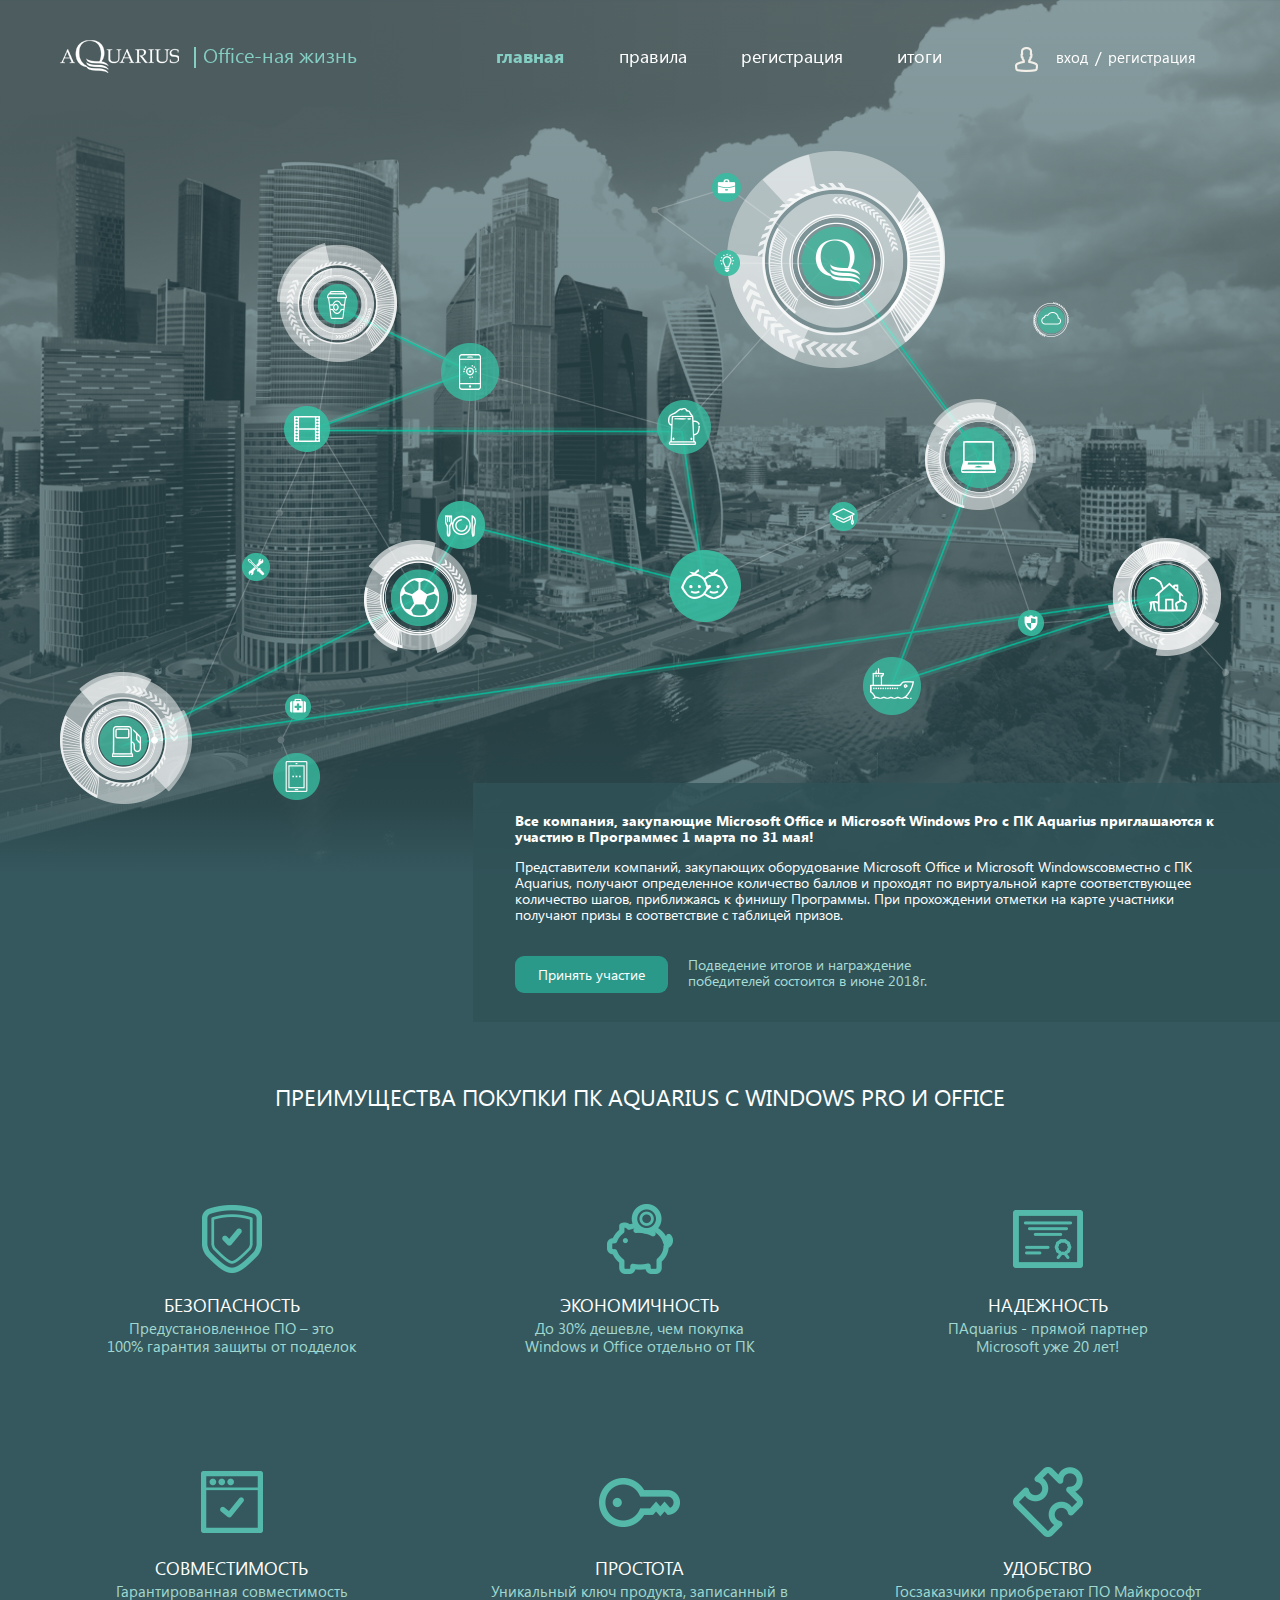
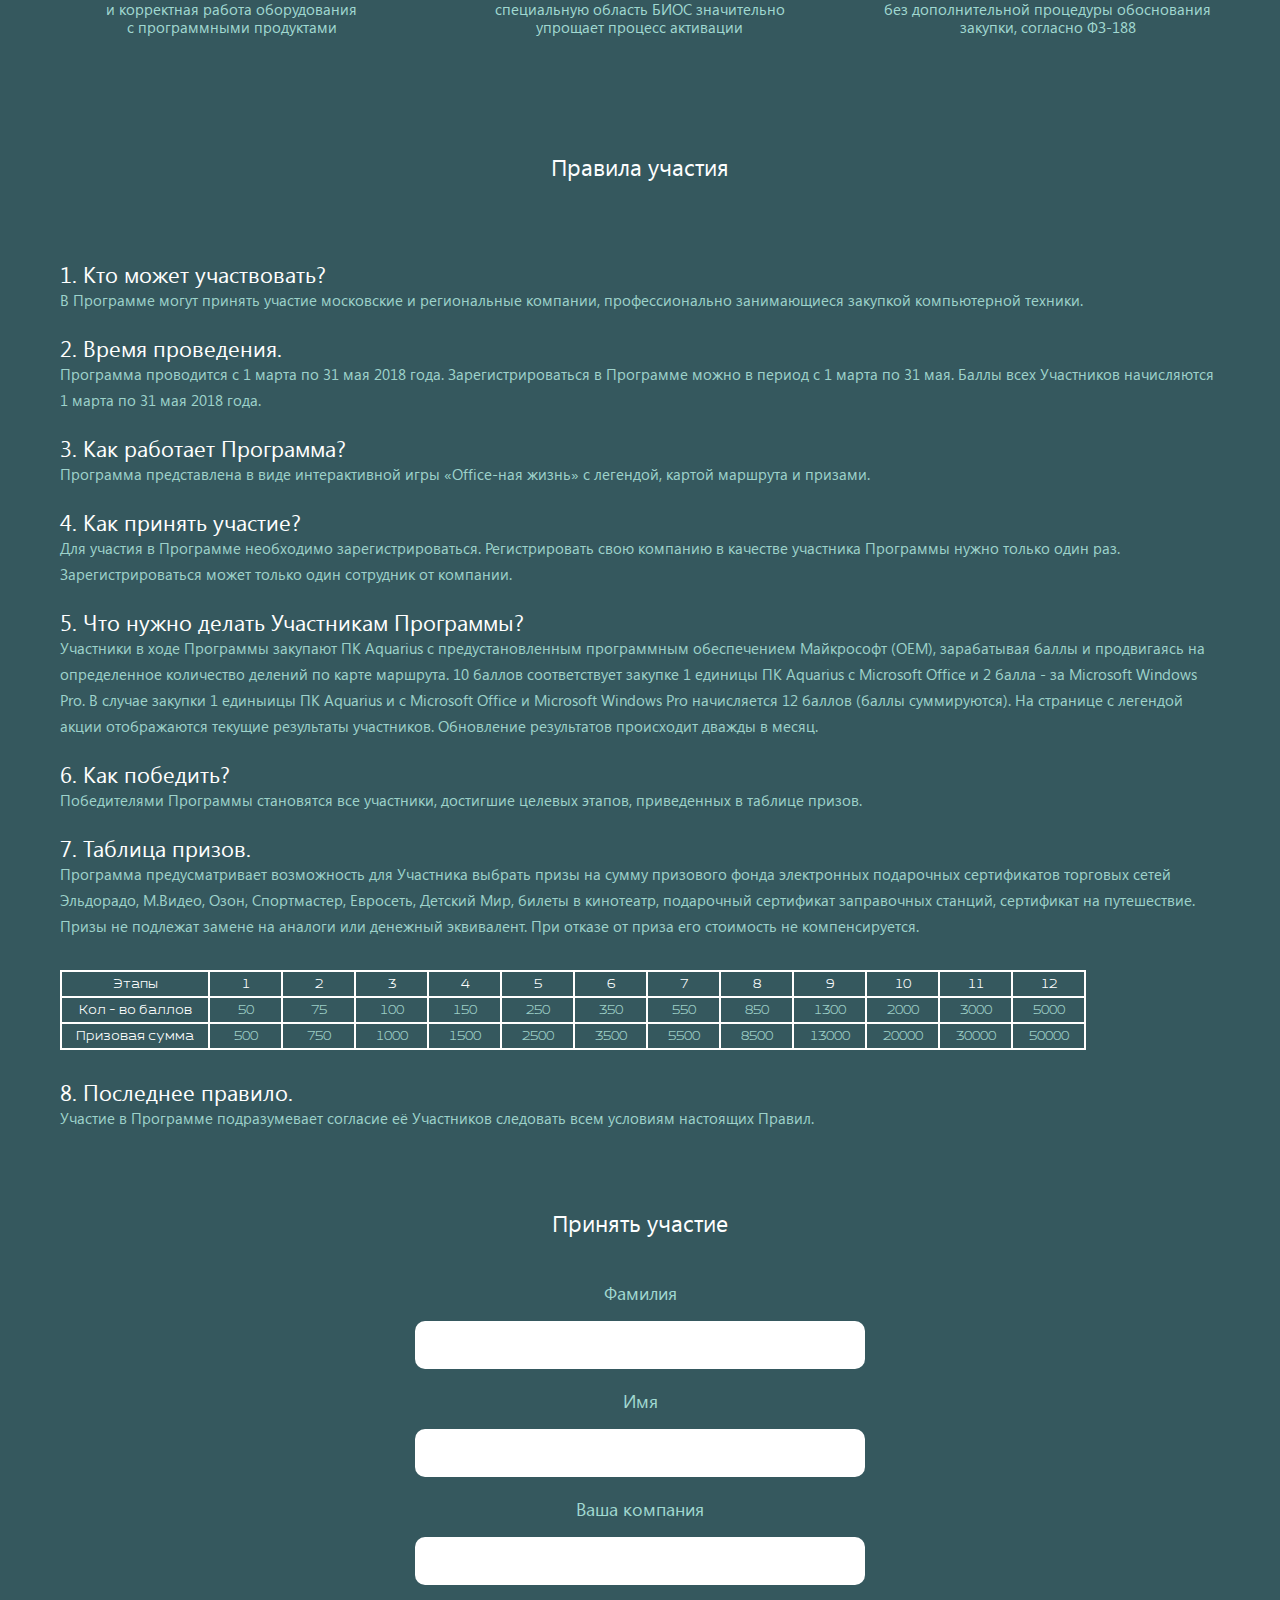
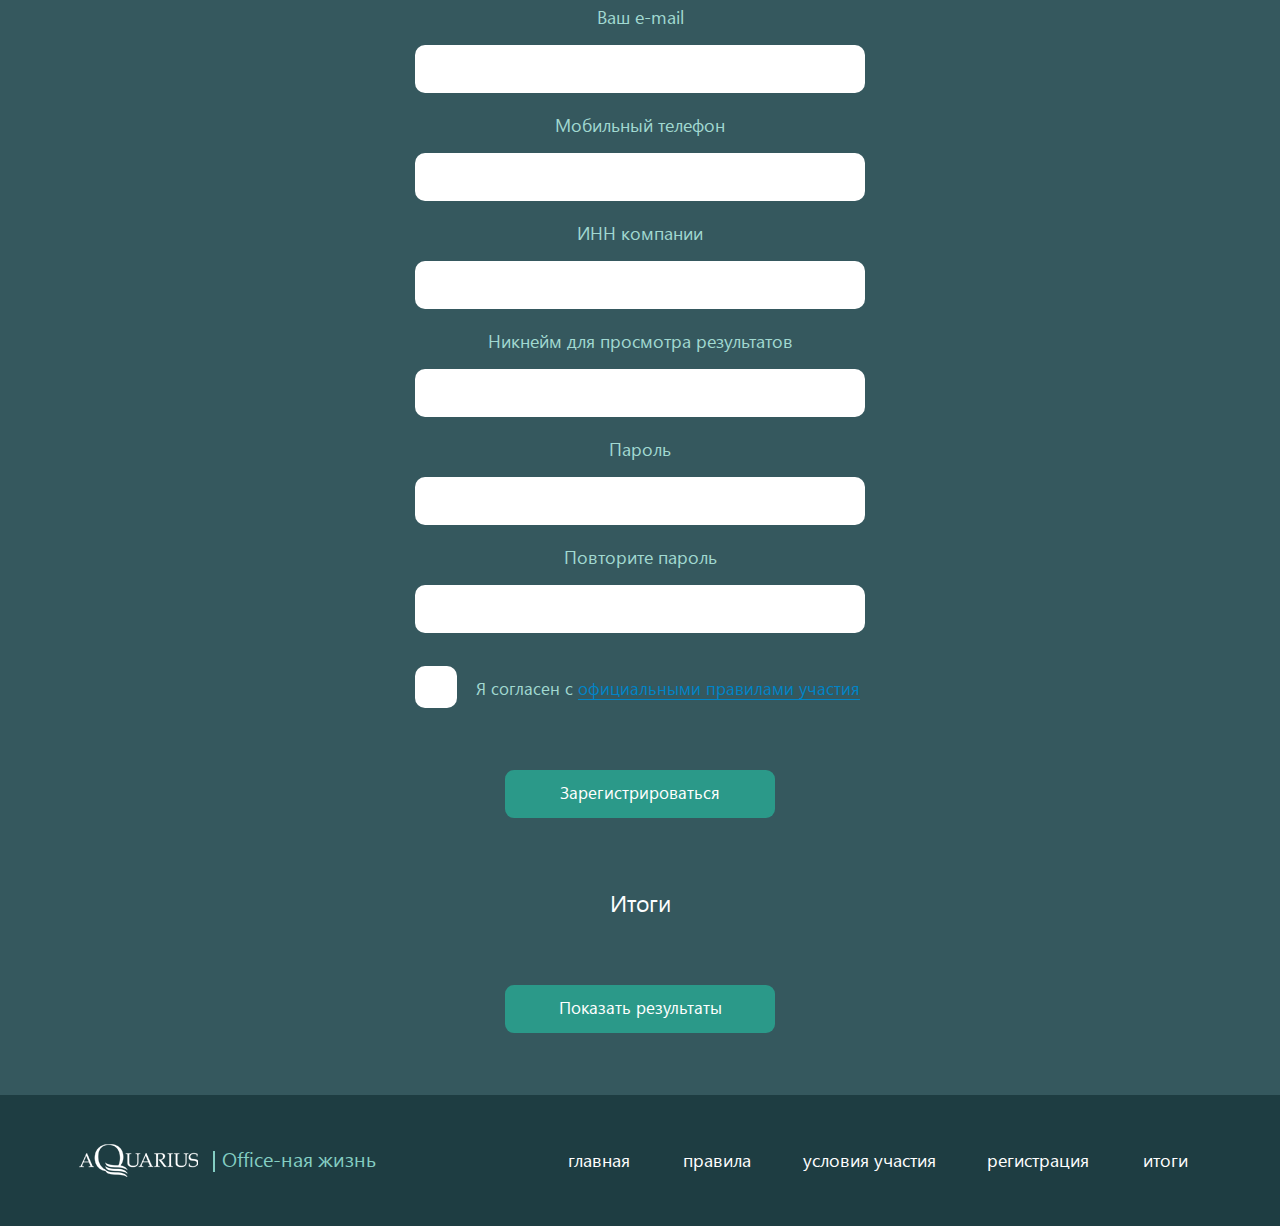
==== commit afbca8e4: "Aquarius" ====
--- a/index.html
+++ b/index.html
@@ -11,6 +11,7 @@
 	<link rel="stylesheet" type="text/css" href="style.css">
 	<script type="text/javascript" src="vendors/js/jquery.js"></script>
 	<script type="text/javascript" src="vendors/js/smoothscroll.js"></script>
+	<!-- <script type="text/javascript" src="vendors/js/jquery.scrollNav.min.js"></script> -->
 	<link rel="icon" type="image/png" href="favicon/favicon.ico" sizes="16x16">
 	<title>Aquarius</title>
 </head>
@@ -33,7 +34,7 @@
 				</div>
 				<div class="col col-2 right clearfix">
 					<div class="col-2-1 left">
-						<div class="main-nav_wrapper">
+						<div class="main-nav_wrapper" id="menu-center">
 							<ul class="main-nav">
 								<li><a href="#home">главная</a></li>
 								<li><a href="#rules">правила</a></li>
@@ -370,14 +371,13 @@
 						</div>
 
 					</div>
-
 				</section>
 
 				<!-- /Section 2 -->
 
 				<!-- Section 3 -->
 
-				<section id="terms">
+				<section id="rules">
 
 					<div class="row" id="rules">
 
@@ -584,7 +584,7 @@
 								<li><a href="#rules">правила</a></li>
 								<li><a href="#terms">условия участия</a></li>
 								<li><a href="#register">регистрация</a></li>
-								<li><a href="#totlas">итоги</a></li>
+								<li><a href="#totals">итоги</a></li>
 							</ul>
 						</div>
 					</div>
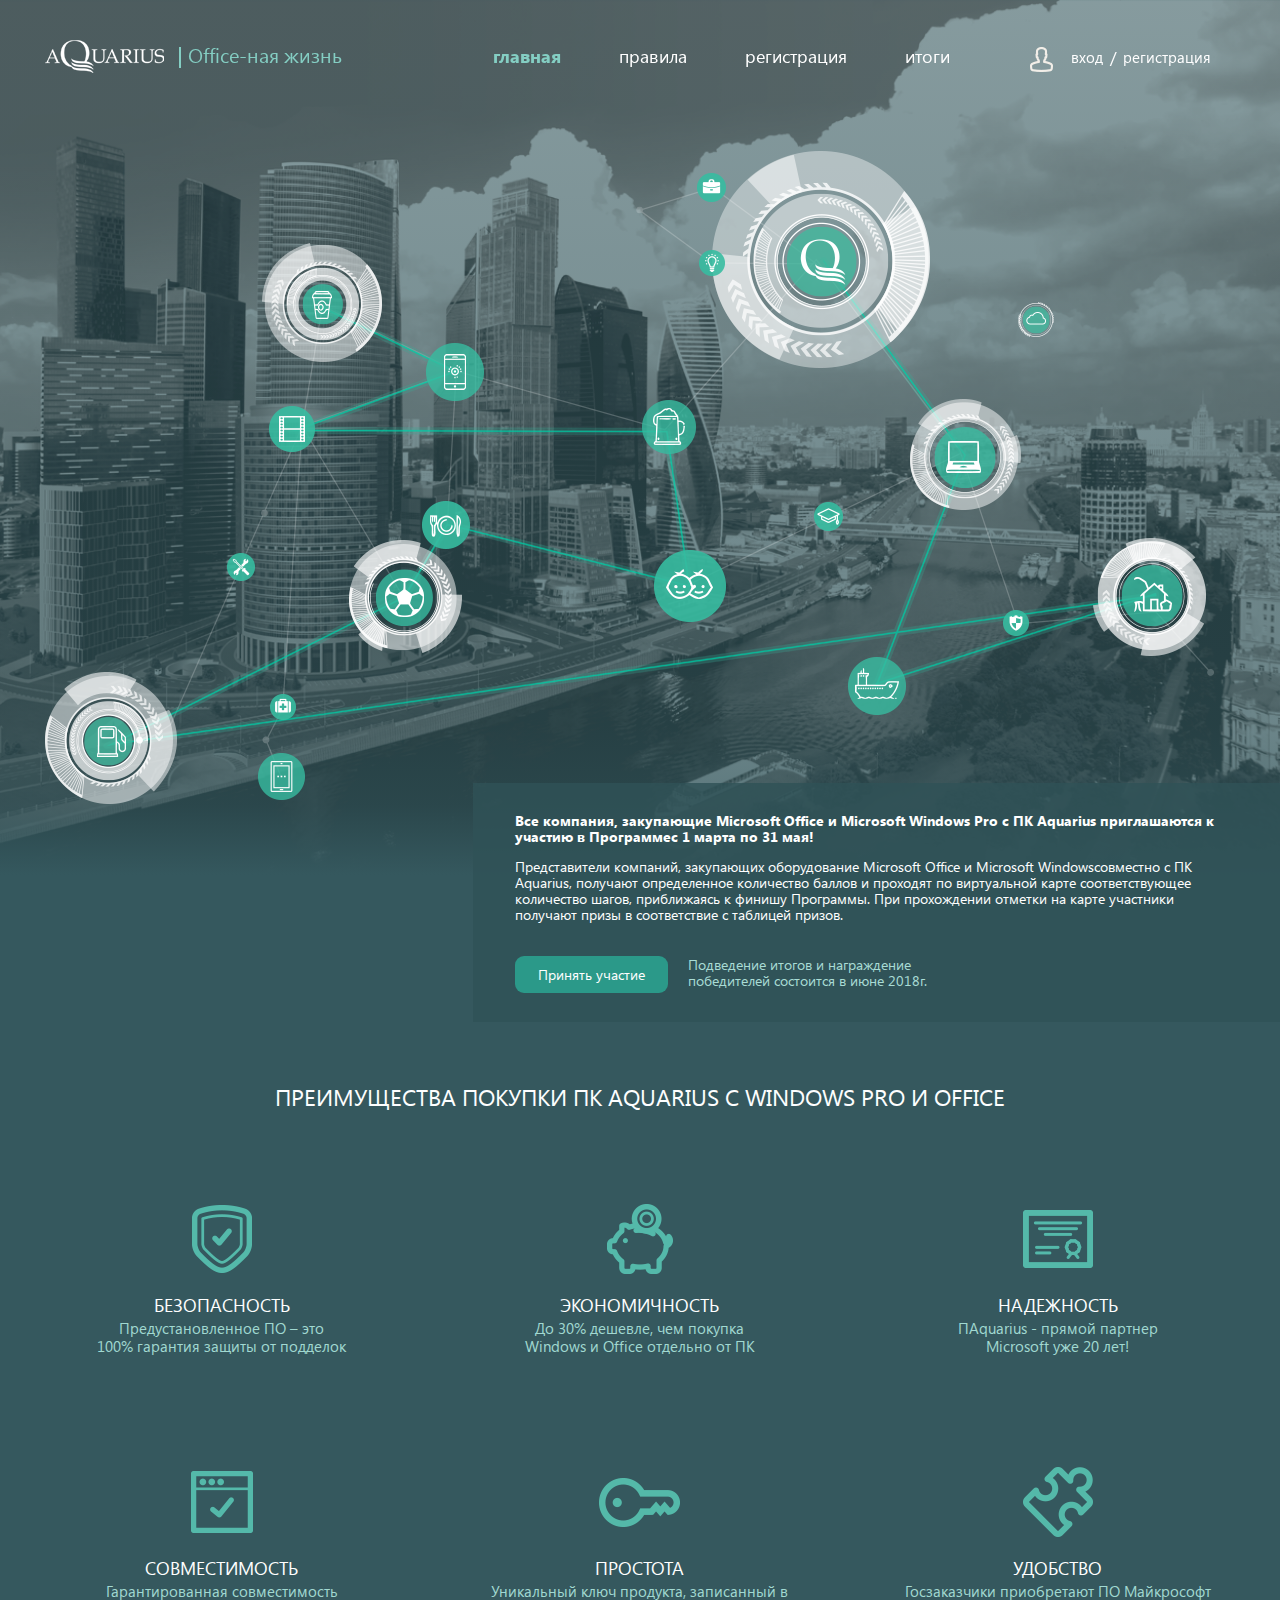
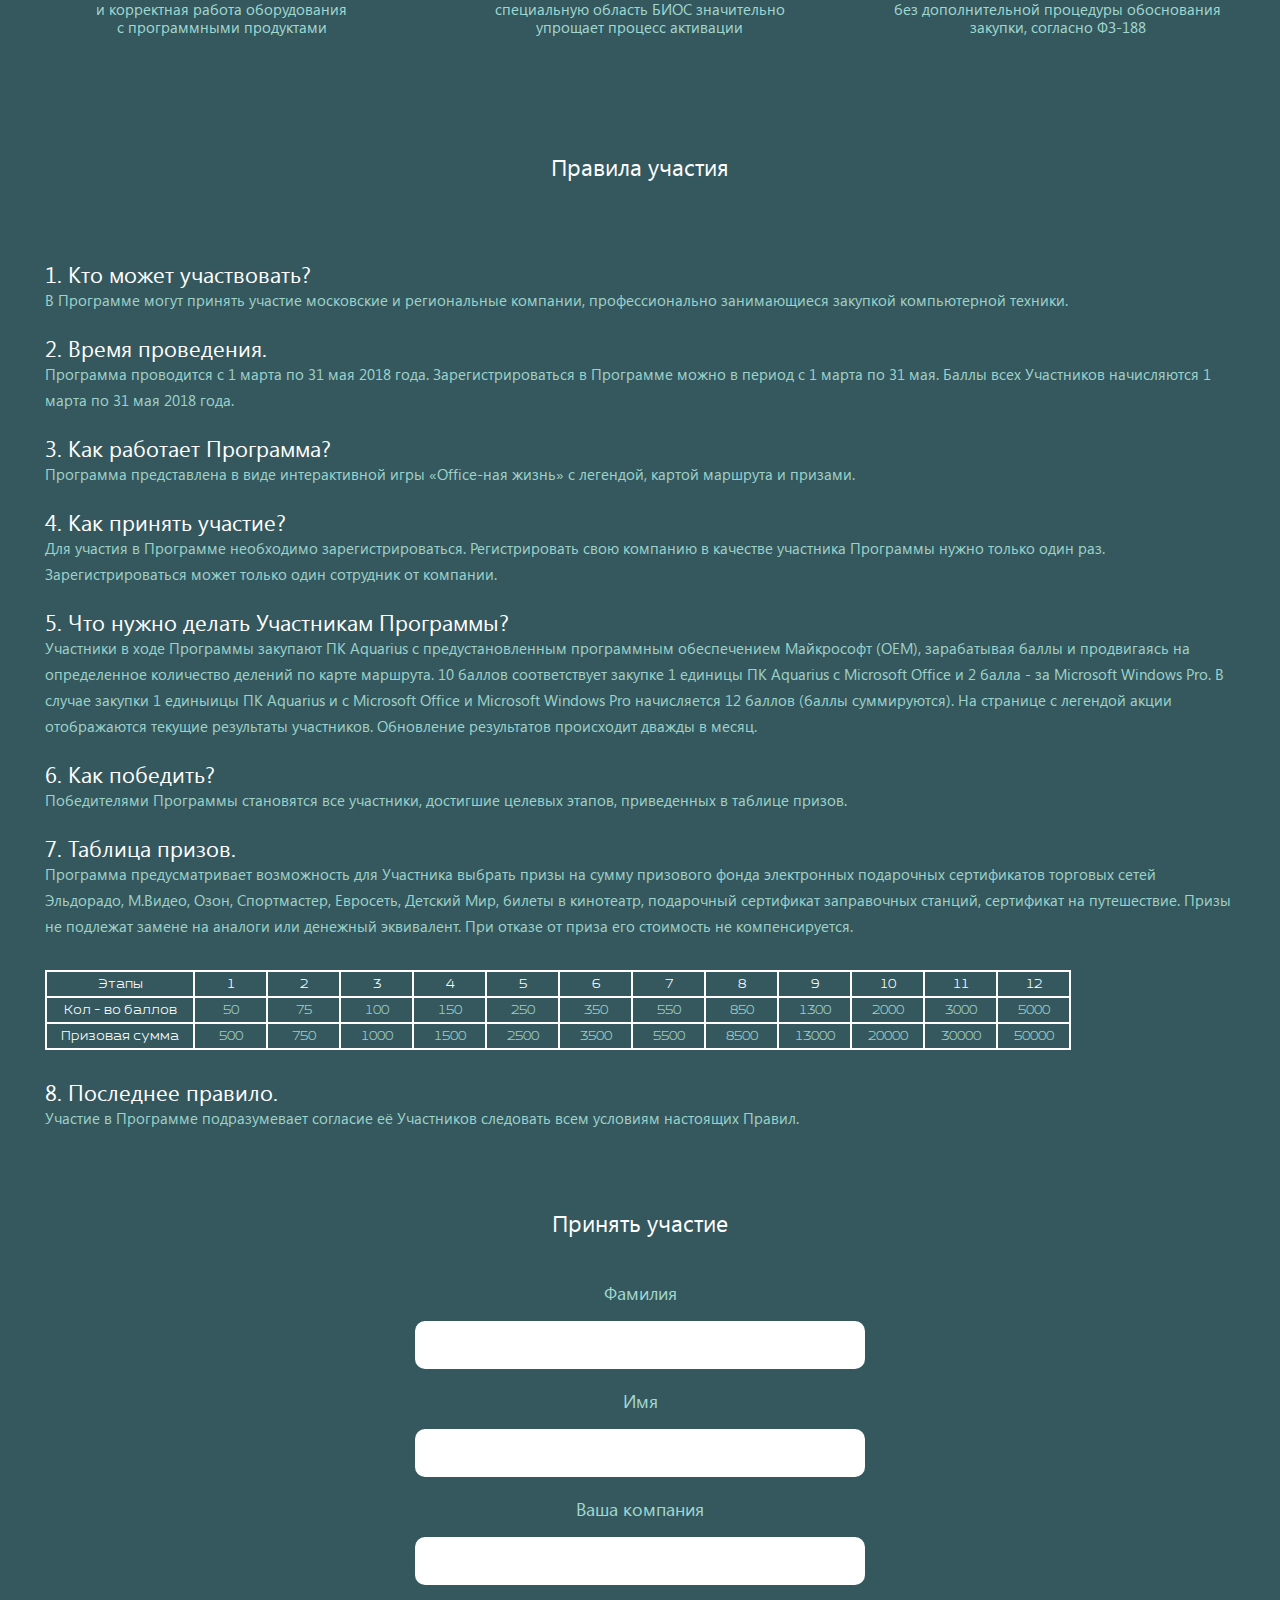
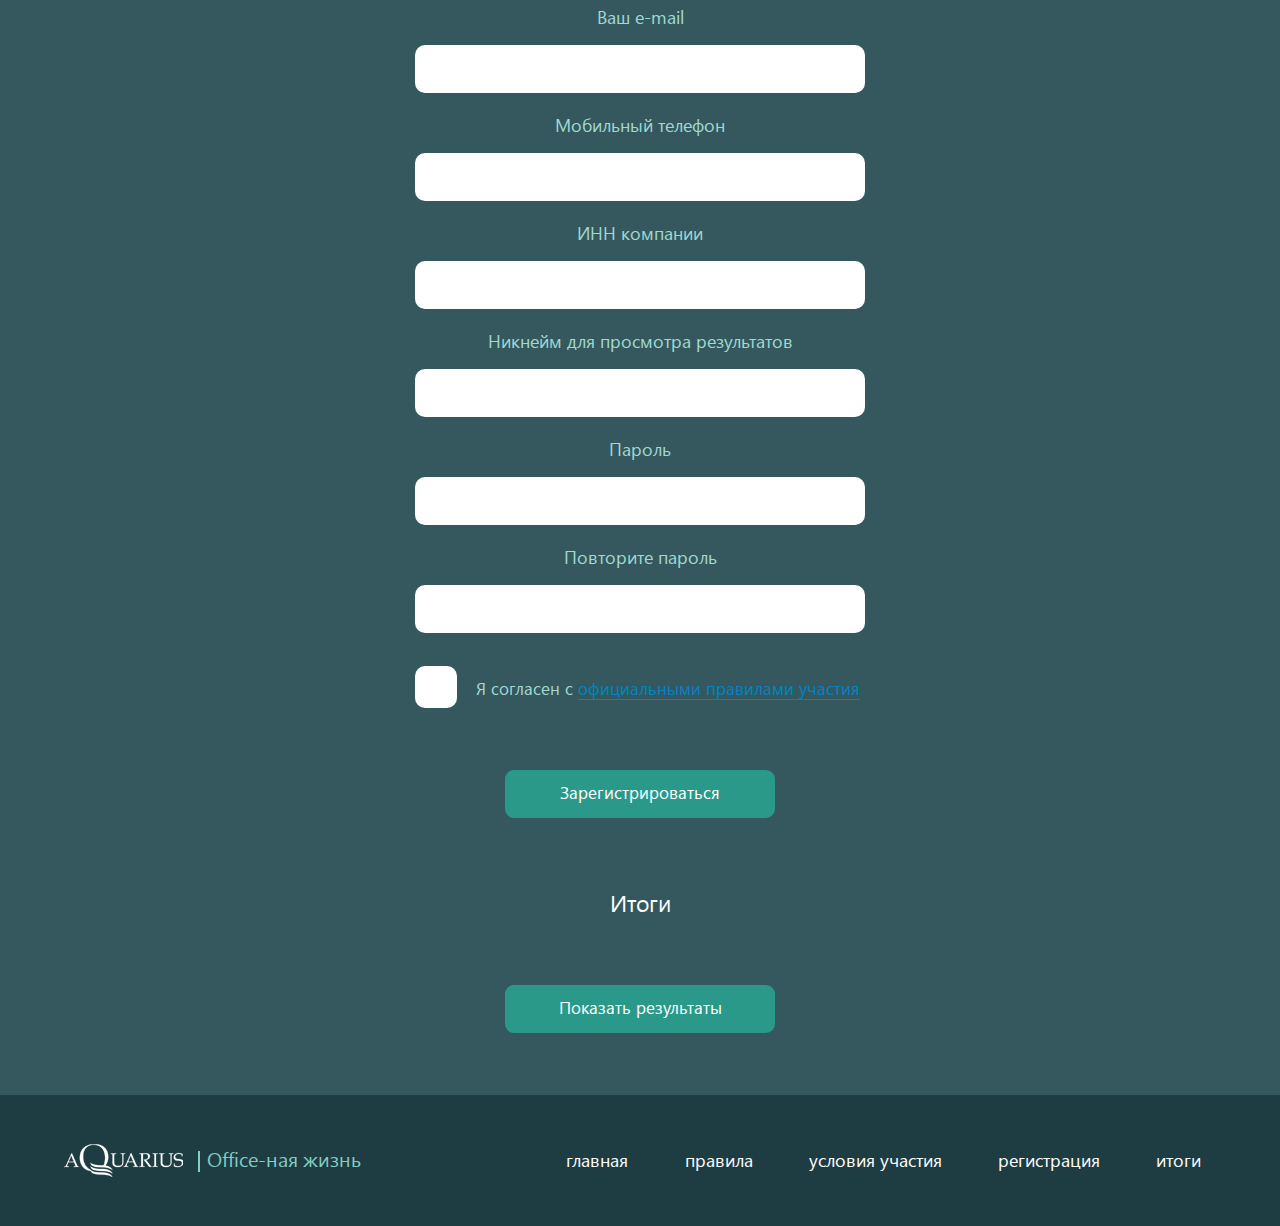
==== commit 0e29e00a: "Aquarius" ====
--- a/index.html
+++ b/index.html
@@ -3,15 +3,15 @@
 <html lang="ru">
 
 <head>
-
 	<meta charset="utf-8">
 	<meta http-equiv="X-UA-Compatible" content="IE=edge" >
 	<meta name="viewport" content="width=device-width, initial-scale=1.0">
 	<meta name="description" content="">
 	<link rel="stylesheet" type="text/css" href="style.css">
+	<link rel="stylesheet" type="text/css" href="vendors/css/jquery.mCustomScrollbar.css">
 	<script type="text/javascript" src="vendors/js/jquery.js"></script>
 	<script type="text/javascript" src="vendors/js/smoothscroll.js"></script>
-	<!-- <script type="text/javascript" src="vendors/js/jquery.scrollNav.min.js"></script> -->
+	<script type="text/javascript" src="vendors/js/jquery.mCustomScrollbar.concat.min.js"></script>
 	<link rel="icon" type="image/png" href="favicon/favicon.ico" sizes="16x16">
 	<title>Aquarius</title>
 </head>
--- a/style.css
+++ b/style.css
@@ -101,13 +101,15 @@
     -webkit-order: 2;
     flex-grow: 1;
     -webkit-flex-grow: 1;
+    position: relative;
+    z-index: 3;
 }
 
 footer {
     order: 3;
     -webkit-order: 3;
     position: relative;
-    z-index: 5;
+    z-index: 2;
 }
 
 .clearfix:after {
@@ -248,7 +250,12 @@
 }
 
 h1 {
-
+    text-align: center;
+    font-family: "Segoe UI", "Arial", "Verdana", sans-serif;
+    font-size: 27px;
+    line-height: 37px;
+    font-weight: normal;
+    color: #fdfeff;
 }
 
 h2 {
@@ -331,8 +338,6 @@
     -webkit-tap-highlight-color: transparent;
 }
 
-
-
 /*-------------------------------------------*/
 /* ----- REUSABLE COMPONENTS ------ */
 /*-------------------------------------------*/
@@ -342,7 +347,7 @@
 }
 
 .row {
-    max-width: 1160px;
+    max-width: 1190px;
     padding: 0;
     margin: 0 auto;
 }
@@ -863,8 +868,6 @@
 .icon-box .tooltip {
     position: absolute;
     bottom: 55%;
-    /*left: -31%;*/
-    /*left: -15px;*/
     left: -999999px;
     opacity: 0;
     -webkit-transition-property: opacity;
@@ -1243,6 +1246,351 @@
 
 /*-- /Section 5 --*/
 
+/*-- Личный кабинет --*/
+
+.row.auto-height {
+    min-height: 100vh;
+}
+
+.lk_wrapp {
+    padding-top: 100px;
+}
+
+.lk-header {
+    text-align: center;
+}
+
+.lk-header h3 {
+    padding-bottom: 6px;
+    font-size: 23px;
+    line-height: 28px;
+    color: #ffffff;
+}
+
+.lk-header p {
+    font-size: 18px;
+    line-height: 23px;
+    color: #ffffff;
+}
+
+.levels_wrapp {
+    text-align: center;
+    margin: 0 -6px;
+    padding: 182px 0 224px 0;
+}
+
+.level-item {
+    display: inline-block;
+    vertical-align: top;
+    width: 78px;
+    margin: 0 6px;
+    position: relative;
+}
+
+.level-tooltip {
+    display: block;
+    opacity: 0;
+    position: absolute;
+    top: -113px;
+    left: -99999px;
+    width: 319px;
+    width: 319px;
+    background: #2e515b;
+    border: 5px solid #ffffff;
+    -webkit-border-radius: 14px;
+    -moz-border-radius: 14px;
+    border-radius: 14px;
+    padding: 14px 25px 12px 25px;
+    text-align: left;
+    -webkit-transition-property: opacity;
+    -webkit-transition-duration: .4s;
+    -webkit-transition-timing-function: ease;
+
+    -moz-transition-property: opacity;
+    -moz-transition-duration: .4s;
+    -moz-transition-timing-function: ease;
+
+    -ms-transition-property: opacity;
+    -ms-transition-duration: .4s;
+    -ms-transition-timing-function: ease;
+
+    -o-transition-property: opacity;
+    -o-transition-duration: .4s;
+    -o-transition-timing-function: ease;
+
+    transition-property: opacity;
+    transition-duration: .4s;
+    transition-timing-function: ease;
+}
+
+.level-item:hover .level-tooltip {
+    opacity: 1;
+    left: -122px;
+}
+
+.level-tooltip p {
+    padding: 1px 0;
+    font-size: 15px;
+    line-height: 18px;
+    color: #ffffff;
+}
+
+.level-tooltip p.p-1 {
+    font-size: 26px;
+    line-height: 36px;
+}
+
+p .green {
+    color: #84cec3;
+}
+
+.info-user_wrapp {
+    cursor: pointer;
+    position: relative;
+    padding: 47px 0 37px 0;
+}
+
+.tr-top {
+    position: absolute;
+    bottom: -20px;
+    left: 50%;
+    margin: 0 0 0 -15px;
+    width: 0;
+    height: 0;
+    border-style: solid;
+    border-width: 19px 16px 0 16px;
+    border-color: #ffffff transparent transparent transparent;
+}
+
+.tr-top:before {
+    display: block;
+    content: "";
+    position: absolute;
+    top: 0;
+    left: 50%;
+    margin: -20px 0 0 -10px;
+    width: 0;
+    height: 0;
+    z-index: 2;
+    border-style: solid;
+    border-width: 14px 10px 0 10px;
+    border-color: #2e515b transparent transparent transparent;
+}
+
+.tr-bottom {
+    position: absolute;
+    top: -19px;
+    left: 50%;
+    margin: 0 0 0 -15px;
+    width: 0;
+    height: 0;
+    z-index: 2;
+    border-style: solid;
+    border-width: 0 16px 19px 16px;
+    border-color: transparent transparent #ffffff transparent;
+}
+
+.tr-bottom:before {
+    display: block;
+    content: "";
+    position: absolute;
+    top: 0;
+    left: 50%;
+    margin: 5px 0 0 -10px;
+    width: 0;
+    height: 0;
+    border-style: solid;
+    border-width: 0 10px 14px 10px;
+    border-color: transparent transparent #2e515b transparent;
+}
+
+.info-user_wrapp p {
+    font-size: 14px;
+    line-height: 17px;
+    color: #ffffff;
+}
+
+.info-user_wrapp p.p-1 {
+    font-size: 21px;
+    line-height: 23px;
+    color: #84cec3;
+}
+
+.level-item .icon-box {
+    width: 60px;
+    height: 60px;
+    margin: 0 auto 12px auto;
+    position: relative;
+}
+
+.level-item .icon-box:after {
+    display: block;
+    content: "";
+    width: 60px;
+    height: 60px;
+    opacity: 0;
+    border: 5px solid #ffffff;
+    -webkit-border-radius: 50%;
+    -moz-border-radius: 50%;
+    border-radius: 50%;
+    position: absolute;
+    top: -5px;
+    left: -5px;
+    -webkit-transition-property: opacity;
+    -webkit-transition-duration: .3s;
+    -webkit-transition-timing-function: ease;
+
+    -moz-transition-property: opacity;
+    -moz-transition-duration: .3s;
+    -moz-transition-timing-function: ease;
+
+    -ms-transition-property: opacity;
+    -ms-transition-duration: .3s;
+    -ms-transition-timing-function: ease;
+
+    -o-transition-property: opacity;
+    -o-transition-duration: .3s;
+    -o-transition-timing-function: ease;
+
+    transition-property: opacity;
+    transition-duration: .3s;
+    transition-timing-function: ease;
+}
+
+.level-item:hover .icon-box:after {
+    opacity: 1;
+}
+
+.level-item .icon-box img {
+    display: block;
+    width: auto;
+    height: auto;
+    max-width: 96%;
+    max-height: 96%;
+    margin: auto;
+    position: absolute;
+    top: 0;
+    left: 0;
+    right: 0;
+    bottom: 0;
+}
+
+.level-item .icon-box:before {
+    display: block;
+    content: "";
+    width: 8px;
+    height: 3px;
+    position: absolute;
+    top: 50%;
+    right: -23px;
+    margin-top: -1.5px 0 0 0;
+    background-color: inherit;
+}
+
+.levels_wrapp .level-item:last-child .icon-box:before {
+    display: none;
+}
+
+.users-tooltip {
+    display: block;    
+    position: absolute;
+    top: 100%;
+    left: -99999px;
+    width: 319px;
+    opacity: 0;
+    background: #2e515b;
+    border: 5px solid #ffffff;
+    -webkit-border-radius: 14px;
+    -moz-border-radius: 14px;
+    border-radius: 14px;
+    padding: 14px 25px 12px 25px;
+    text-align: left;
+    -webkit-transition-property: opacity;
+    -webkit-transition-duration: .4s;
+    -webkit-transition-timing-function: ease;
+
+    -moz-transition-property: opacity;
+    -moz-transition-duration: .4s;
+    -moz-transition-timing-function: ease;
+
+    -ms-transition-property: opacity;
+    -ms-transition-duration: .4s;
+    -ms-transition-timing-function: ease;
+
+    -o-transition-property: opacity;
+    -o-transition-duration: .4s;
+    -o-transition-timing-function: ease;
+
+    transition-property: opacity;
+    transition-duration: .4s;
+    transition-timing-function: ease;
+}
+
+.level-item:hover .users-tooltip {
+    opacity: 1;
+    left: -122px;
+}
+
+.users-tooltip h3 {
+    padding-top: 13px;
+    padding-bottom: 10px;
+    font-size: 20px;
+    line-height: 24px;
+}
+
+.users-list_wrapp {
+    max-height: 248px;
+}
+
+.users-list {
+    text-align: center;
+    padding: 8px 0;
+}
+
+.users-list li {
+    font-size: 15px;
+    line-height: 19px;
+    color: #ffffff;
+}
+
+.level-item:nth-child(1):hover .level-tooltip {
+    opacity: 1;
+    left: -31px;
+}
+
+.level-item:nth-child(1) .level-tooltip .tr-top {
+    margin: 0 0 0 -103px;
+}
+
+.level-item:nth-child(1):hover .users-tooltip {
+    opacity: 1;
+    left: -31px;
+}
+
+.level-item:nth-child(1) .users-tooltip .tr-bottom {
+    margin: 0 0 0 -103px;
+}
+
+.level-item:last-child:hover .level-tooltip {
+    opacity: 1;
+    left: -210px;
+}
+
+.level-item:last-child .level-tooltip .tr-top {
+    margin: 0 0 0 74px;
+}
+
+.level-item:last-child:hover .users-tooltip {
+    opacity: 1;
+    left: -210px;
+}
+
+.level-item:last-child .users-tooltip .tr-bottom {
+    margin: 0 0 0 74px;
+}
+
+/*-- /Личный кабинет --*/
+
 /*-------------------------------------------*/
 /* ----- FOOTER ------ */
 /*-------------------------------------------*/
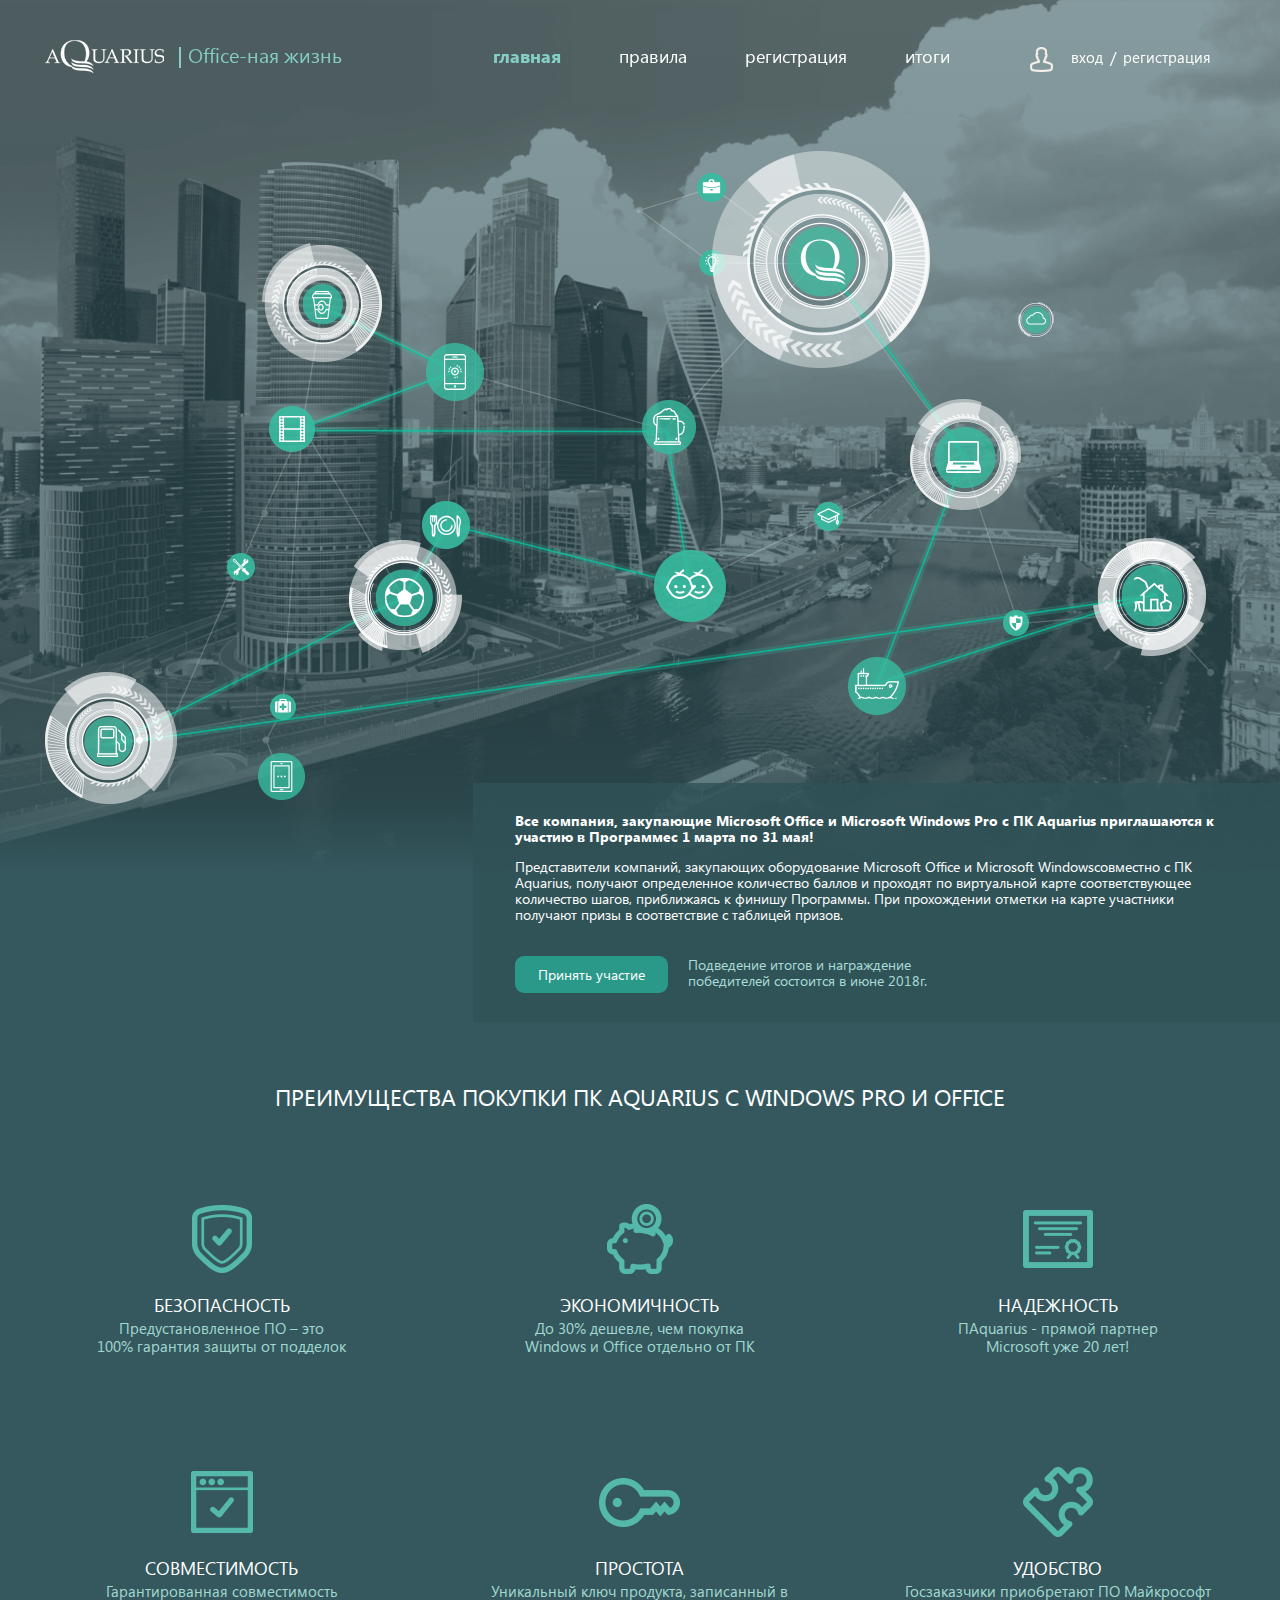
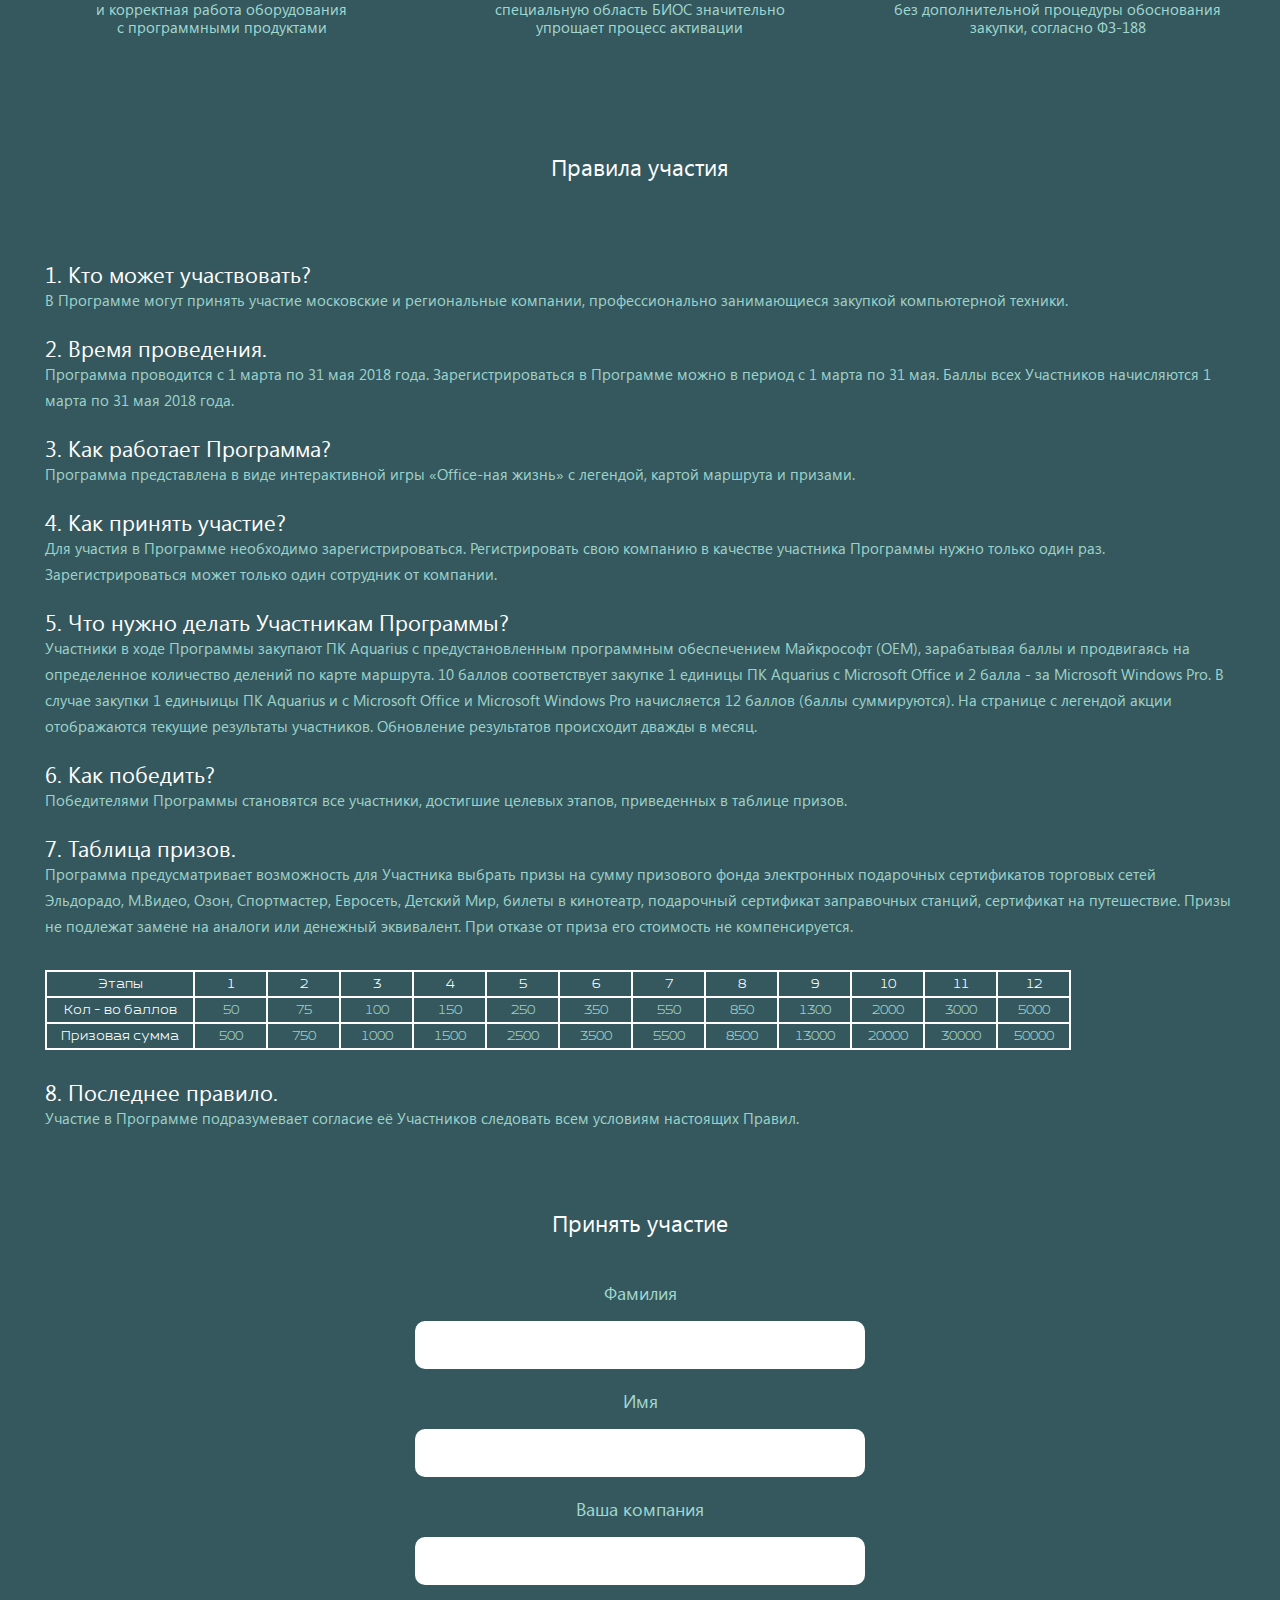
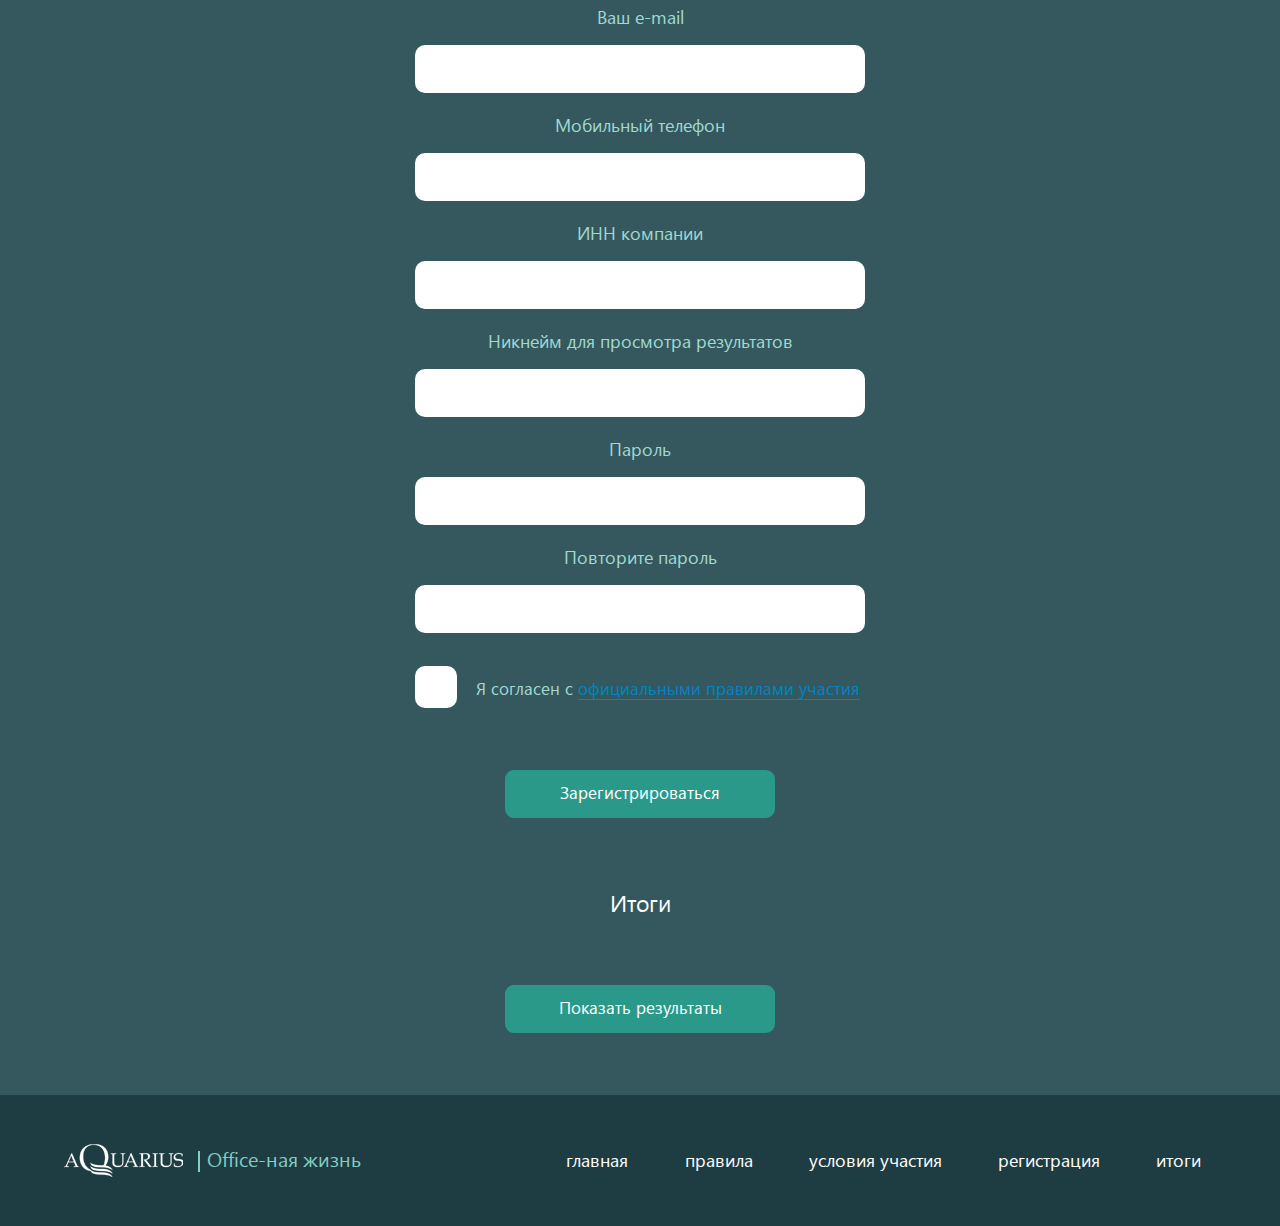
==== commit 09687ff4: "Aquarius" ====
--- a/index.html
+++ b/index.html
@@ -55,6 +55,8 @@
 				</div>
 			</div>
 		</div>
+
+		<button type="button" class="scroll-top">&#10140;</button>
 								
 	</header>
 
--- a/style.css
+++ b/style.css
@@ -703,7 +703,7 @@
     left: 58px;
 }
 
-.icon-box {
+.icons-box .icon-box {
     position: absolute;
     z-index: 2;
     cursor: pointer;
@@ -921,7 +921,7 @@
     color: #69e0cb;
 }
 
-.icon-box img {
+.icons-box .icon-box img {
     -webkit-transition-property: transform;
     -webkit-transition-duration: .3s;
     -webkit-transition-timing-function: ease;
@@ -943,7 +943,7 @@
     transition-timing-function: ease;
 }
 
-.icon-box:hover img {
+.icons-box .icon-box:hover img {
     -webkit-transform: scale(1.1);
     -moz-transform: scale(1.1);
     transform: scale(1.1);
@@ -1273,10 +1273,15 @@
     color: #ffffff;
 }
 
+.user-levels {
+    position: relative;
+}
+
 .levels_wrapp {
     text-align: center;
     margin: 0 -6px;
     padding: 182px 0 224px 0;
+    position: relative;
 }
 
 .level-item {
@@ -1284,6 +1289,11 @@
     vertical-align: top;
     width: 78px;
     margin: 0 6px;
+    position: relative;
+}
+
+.level-item:hover {
+    z-index: 2;
     position: relative;
 }
 
@@ -1328,6 +1338,11 @@
     left: -122px;
 }
 
+.level-item.active .level-tooltip {
+    opacity: 1;
+    left: -122px;
+}
+
 .level-tooltip p {
     padding: 1px 0;
     font-size: 15px;
@@ -1421,6 +1436,9 @@
     height: 60px;
     margin: 0 auto 12px auto;
     position: relative;
+    -webkit-border-radius: 50%;
+    -moz-border-radius: 50%;
+    border-radius: 50%;
 }
 
 .level-item .icon-box:after {
@@ -1458,6 +1476,10 @@
 }
 
 .level-item:hover .icon-box:after {
+    opacity: 1;
+}
+
+.level-item.active .icon-box:after {
     opacity: 1;
 }
 
@@ -1558,6 +1580,11 @@
     left: -31px;
 }
 
+.level-item:nth-child(1).active .level-tooltip {
+    opacity: 1;
+    left: -31px;
+}
+
 .level-item:nth-child(1) .level-tooltip .tr-top {
     margin: 0 0 0 -103px;
 }
@@ -1576,6 +1603,11 @@
     left: -210px;
 }
 
+.level-item:last-child.active .level-tooltip {
+    opacity: 1;
+    left: -210px;
+}
+
 .level-item:last-child .level-tooltip .tr-top {
     margin: 0 0 0 74px;
 }
@@ -1589,7 +1621,61 @@
     margin: 0 0 0 74px;
 }
 
+.user-step {
+    display: inline-block;
+    vertical-align: top;
+    min-width: 200px;
+    text-align: center;
+    position: absolute;
+    bottom: 61px;
+    left: 0;
+}
+
+.user-step img {
+    display: inline-block;
+    vertical-align: top;
+    width: auto;
+    height: auto;
+}
+
+.user-step p {
+    padding-top: 7px;
+    font-size: 25px;
+    line-height: 33px;
+    color: #ffffff;
+}
+
 /*-- /Личный кабинет --*/
+
+.scroll-top {
+    /*display: block;*/
+    display: none;
+    width: 60px;
+    height: 60px;
+    position: fixed;
+    bottom: 30px;
+    right: 2%;
+    cursor: pointer;
+    overflow: hidden;
+    z-index: 8;
+    text-align: center;
+    border: 1px solid transparent;
+    background-color: rgba(48, 83, 88, .8);
+    -webkit-transform: rotate(-90deg);
+    -moz-transform: rotate(-90deg);
+    transform: rotate(-90deg);
+}
+
+.scroll-top:before {
+    display: block;
+    position: relative;
+    top: -3px;
+    content: "\279C";
+    font-family: "Segoe UI", "Arial", "Verdana", sans-serif;
+    font-size: 45px;
+    line-height: 58px;
+    color: #ffffff;
+}
 
 /*-------------------------------------------*/
 /* ----- FOOTER ------ */
